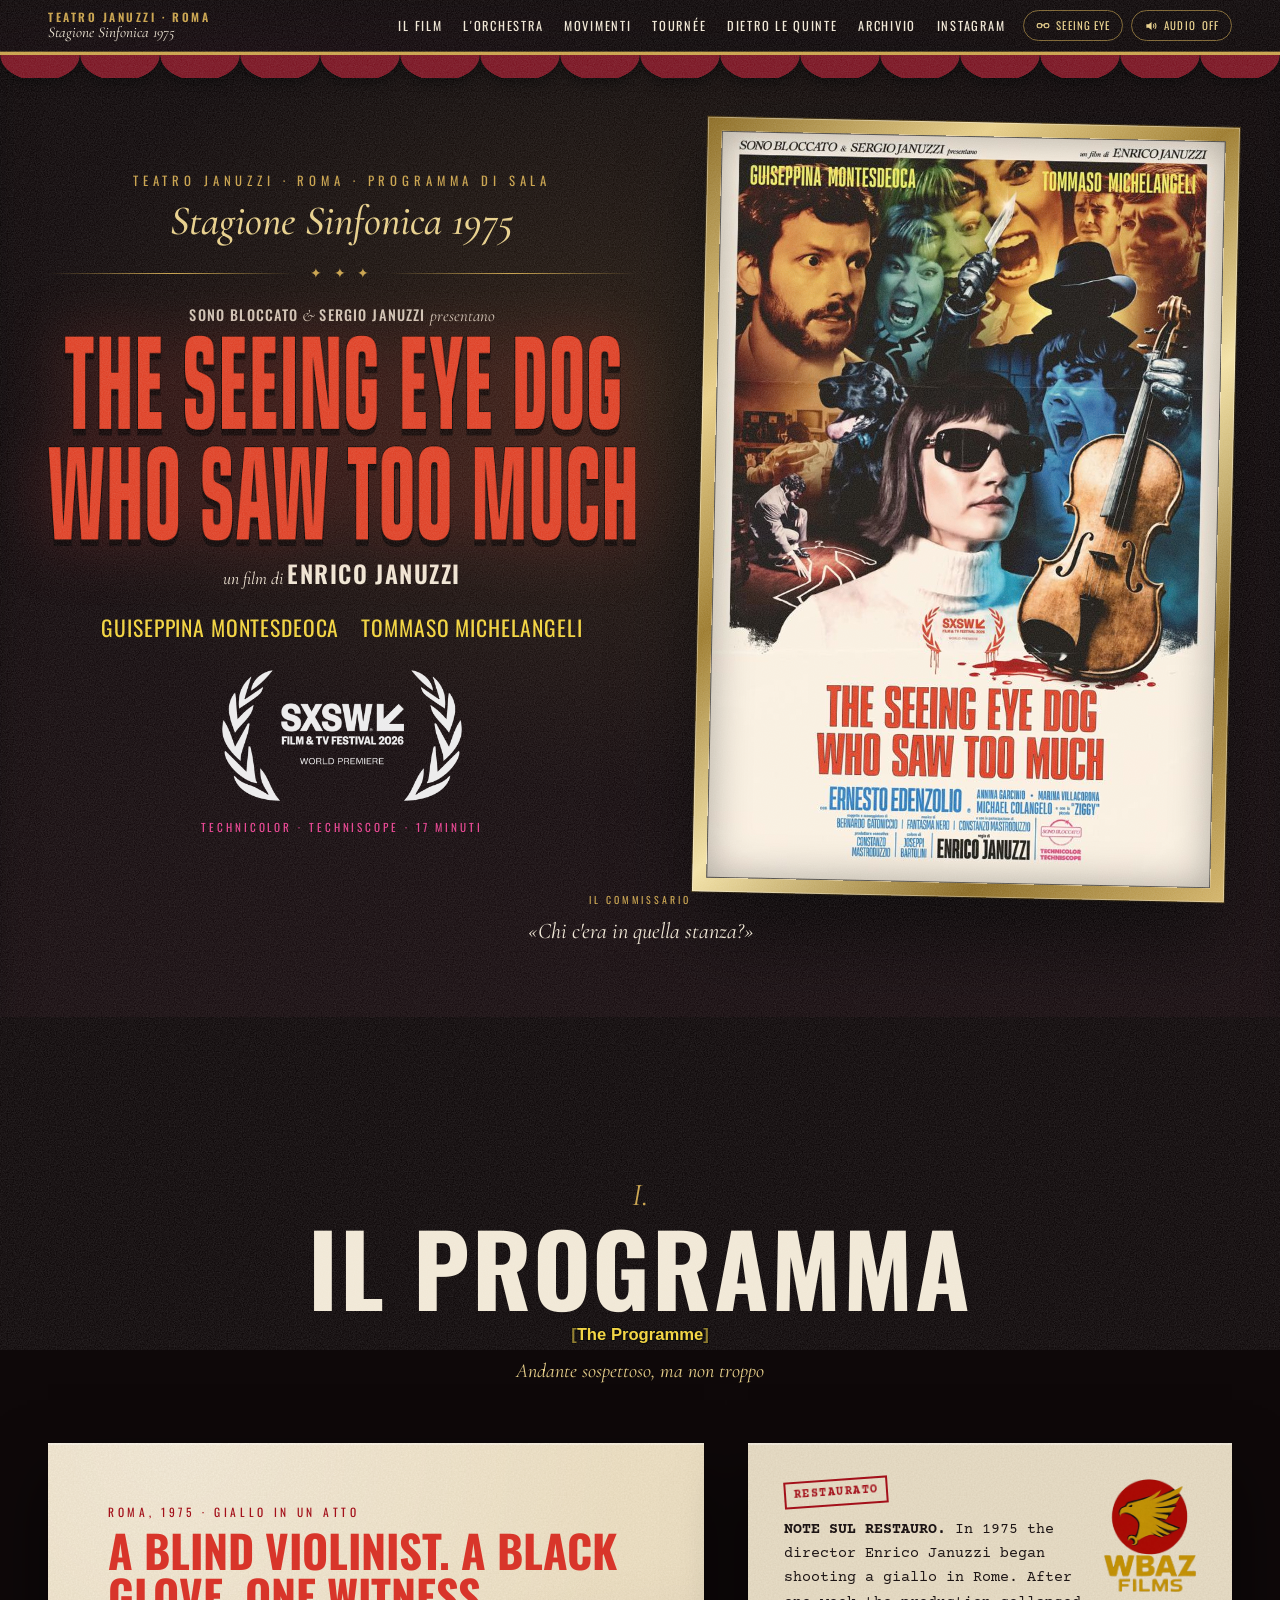
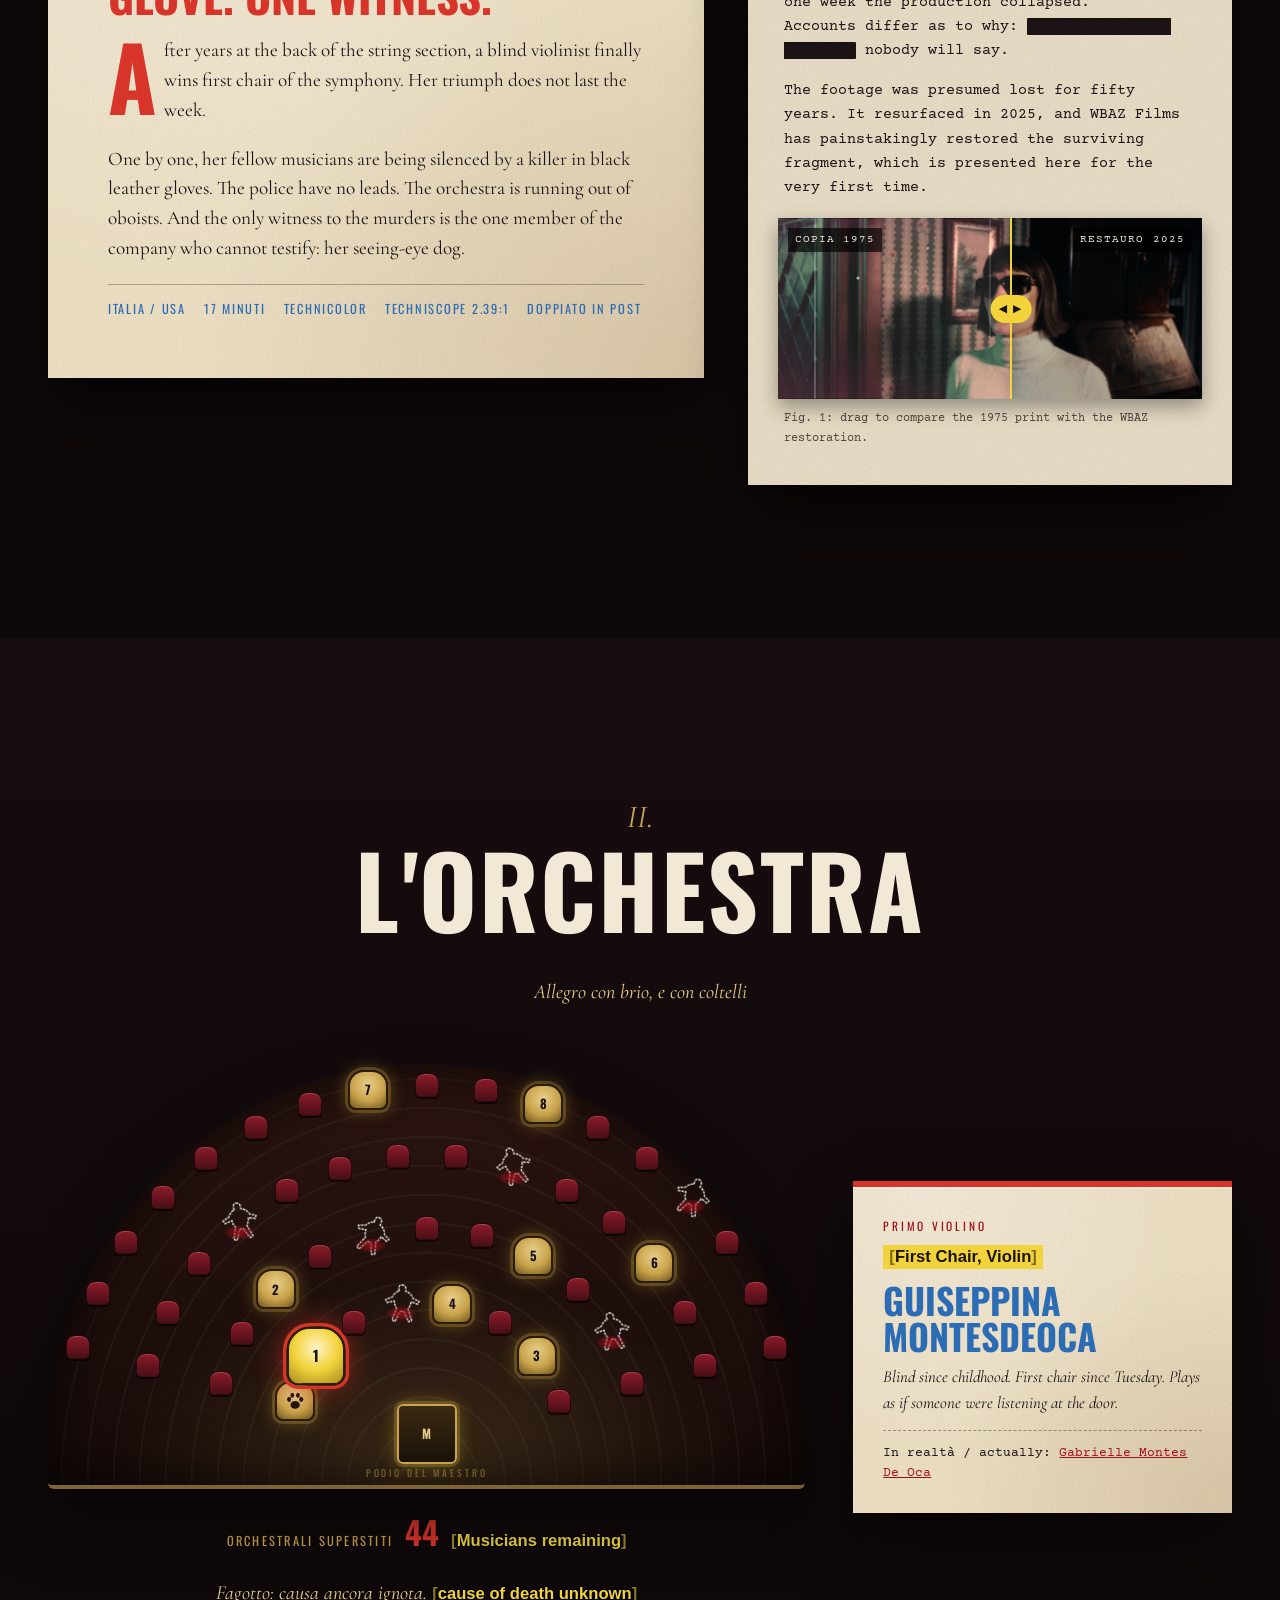
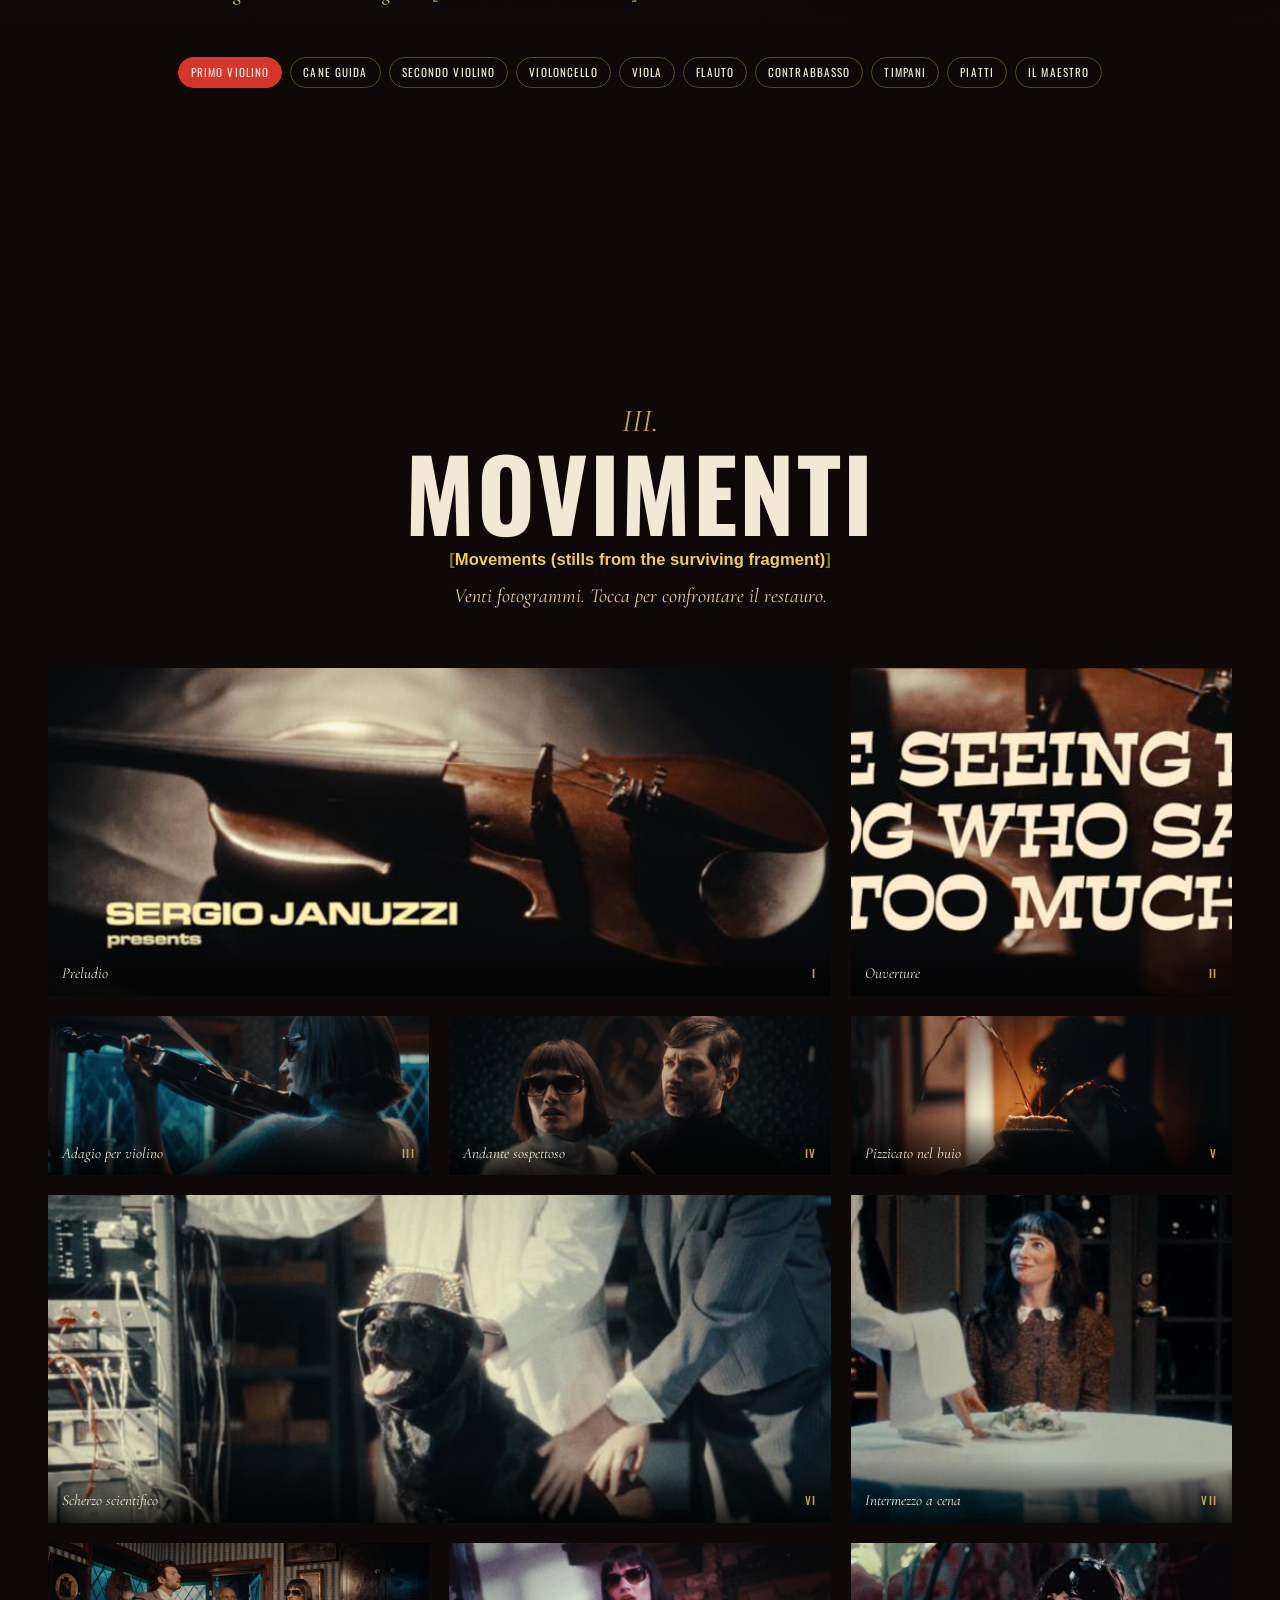
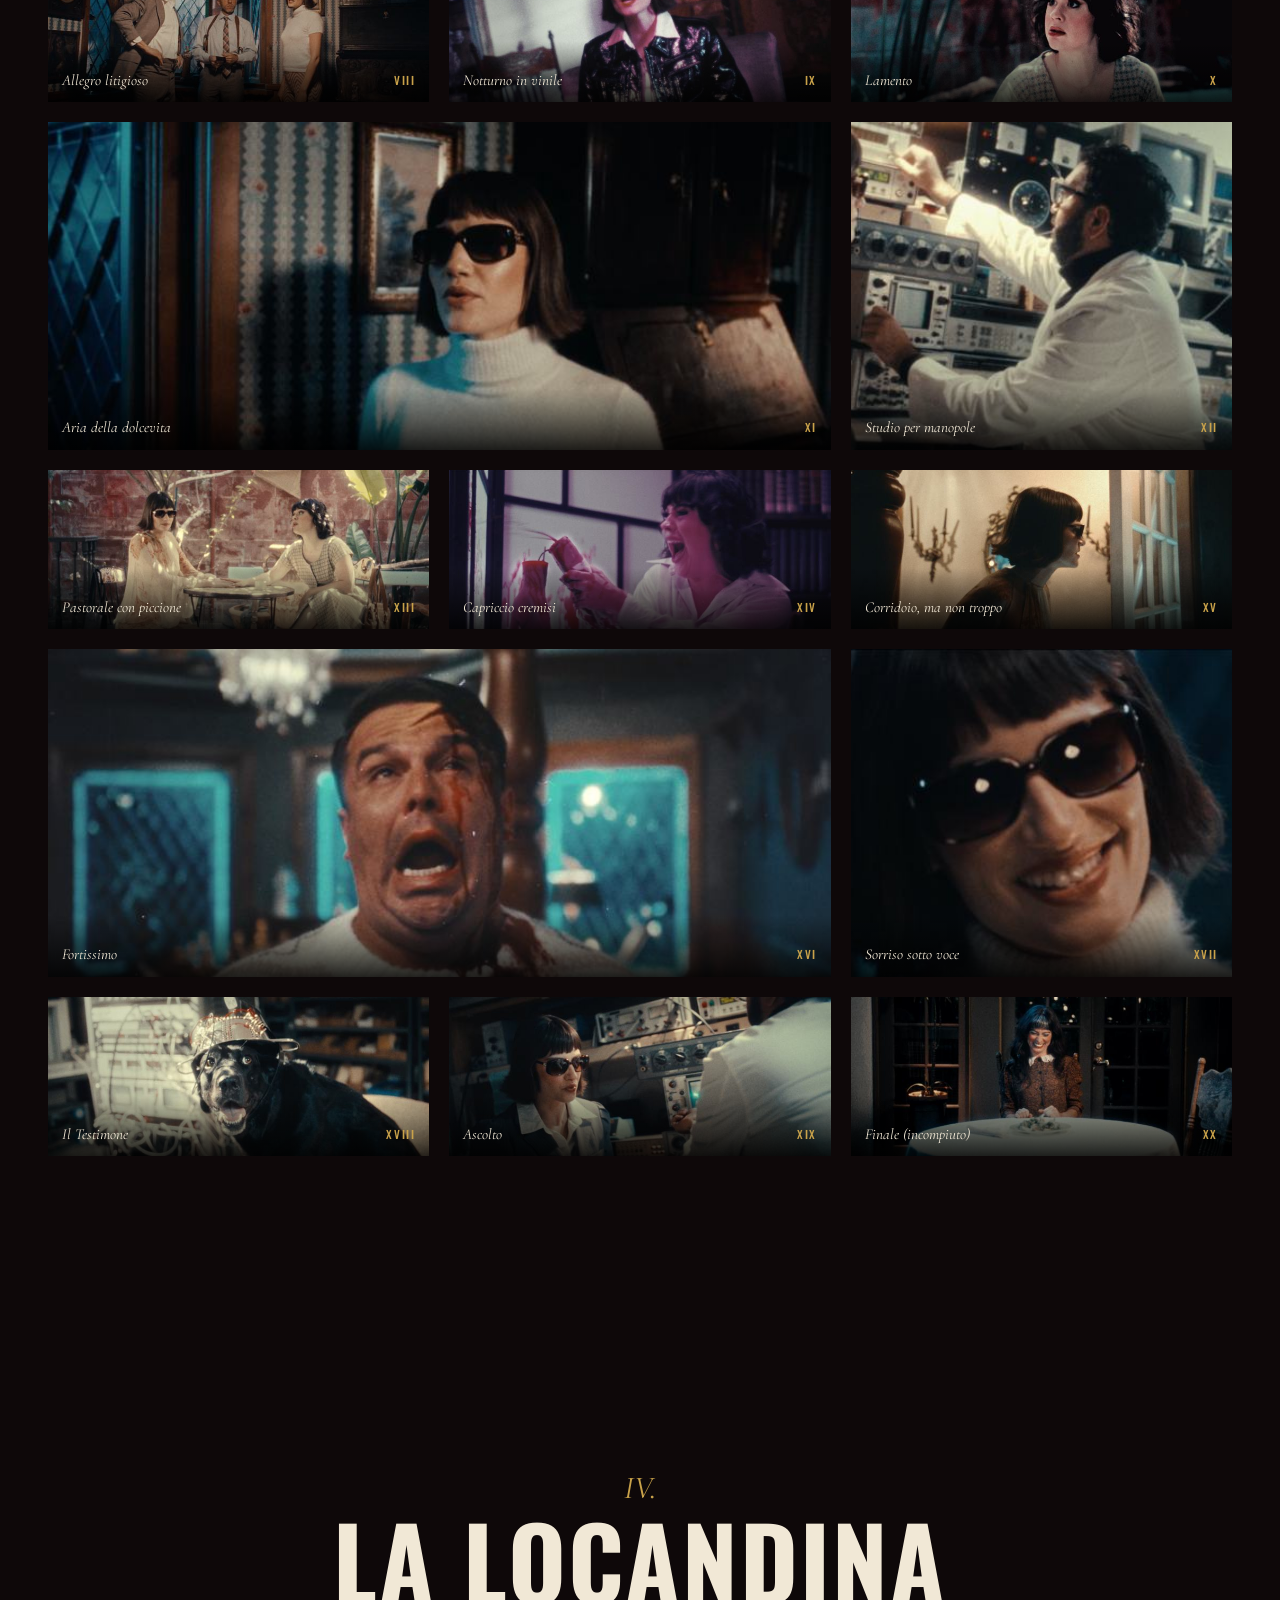
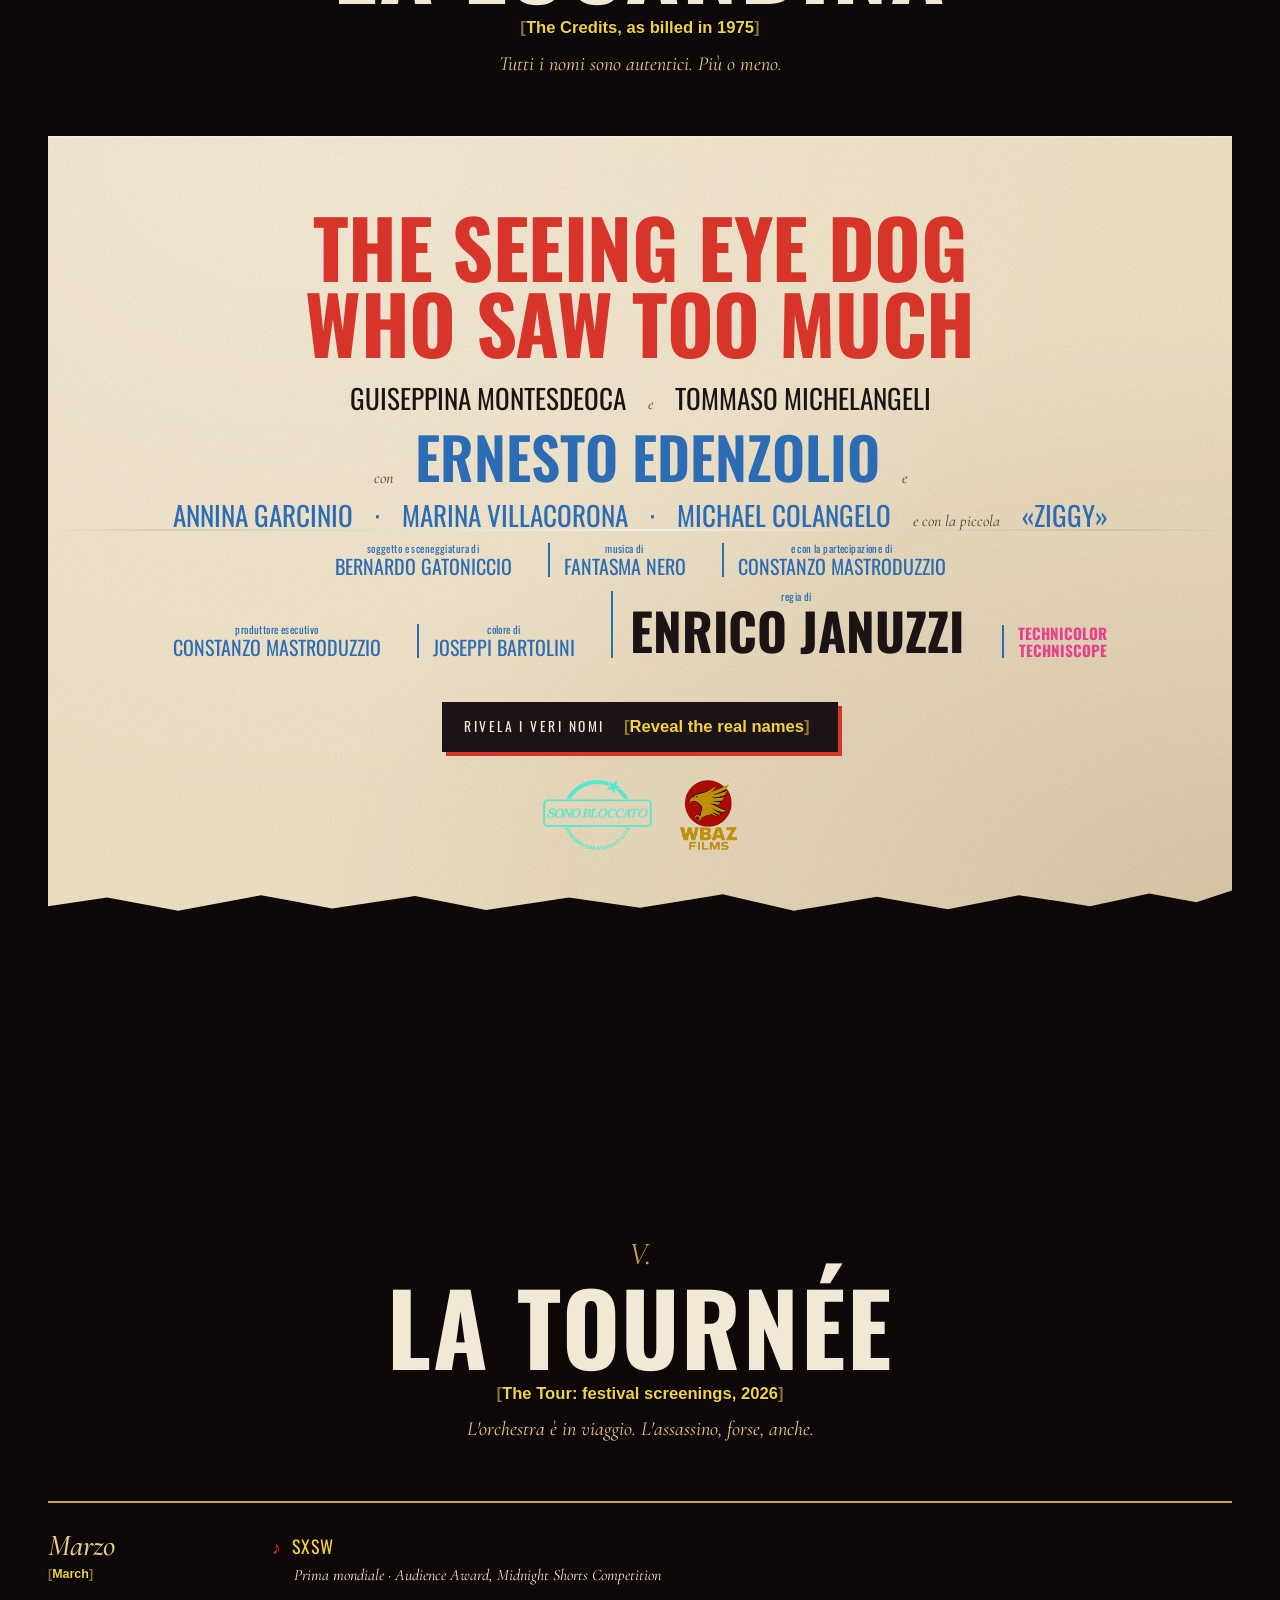
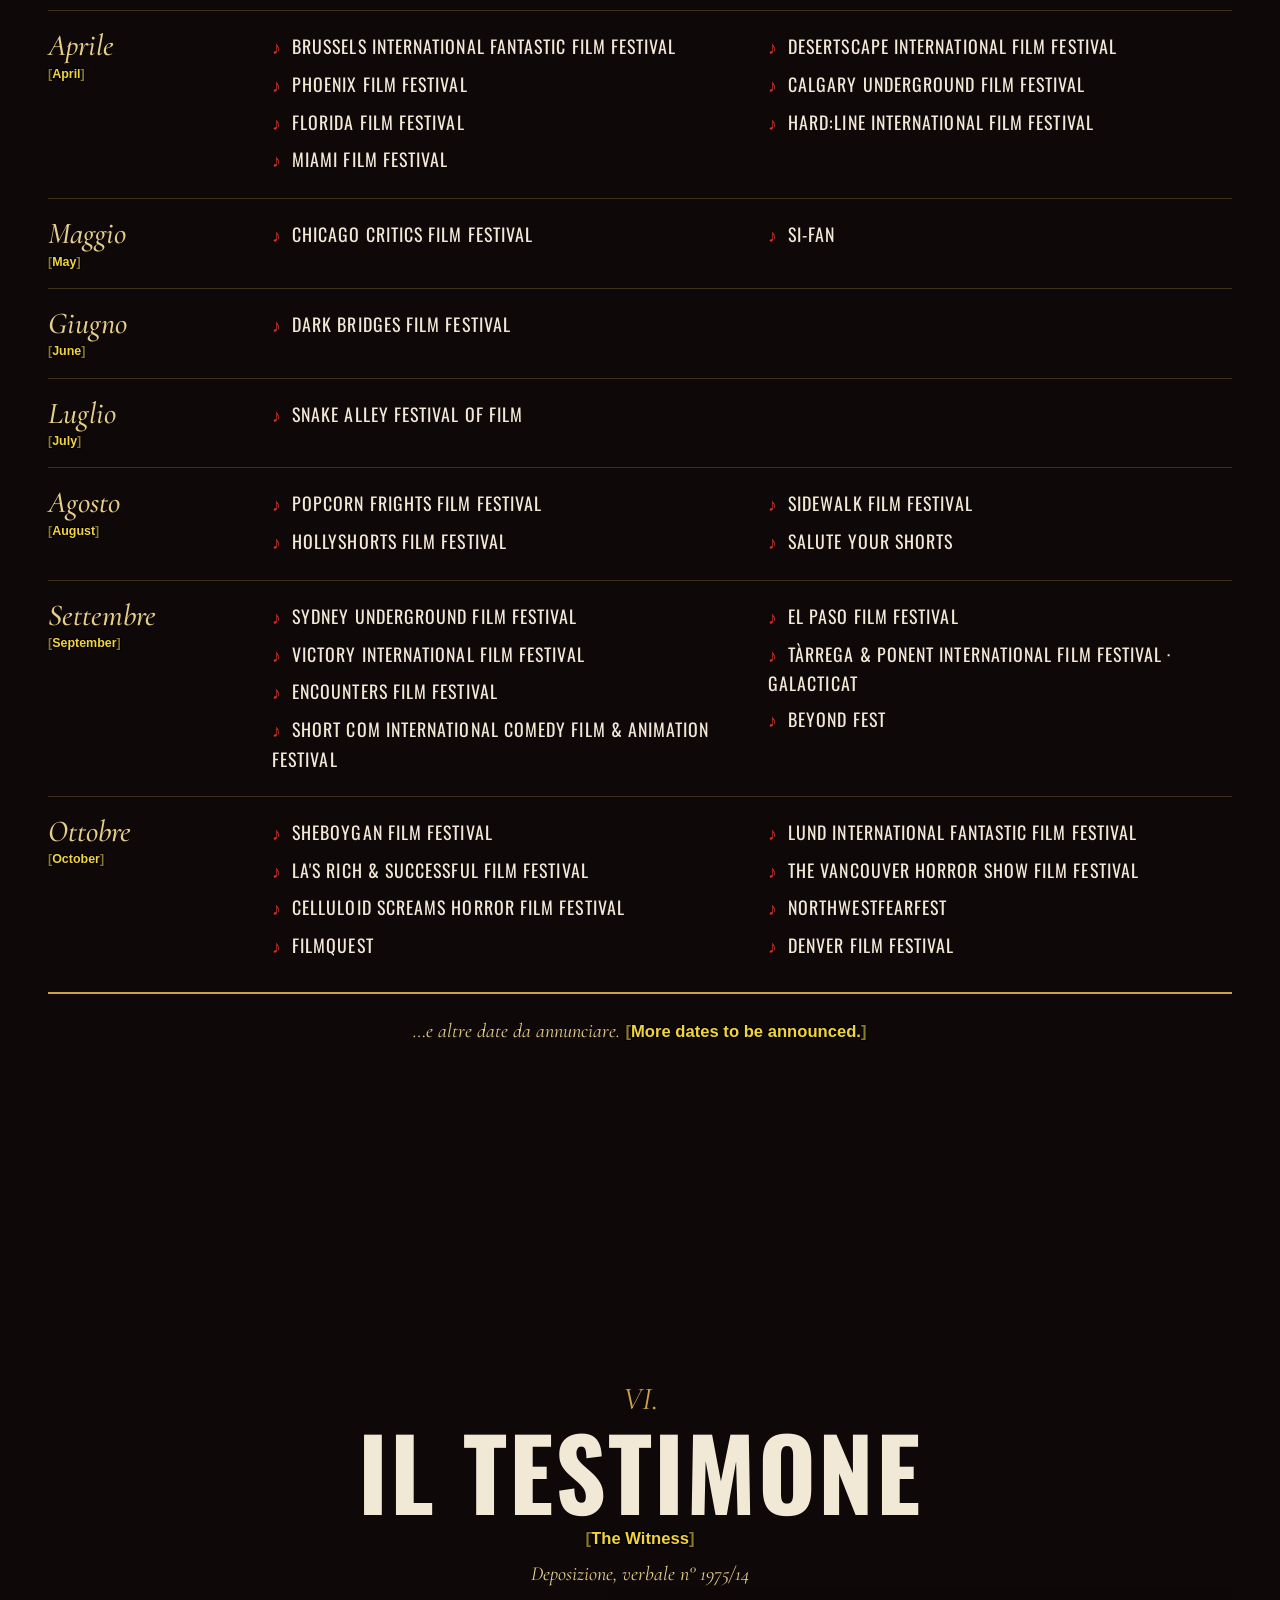
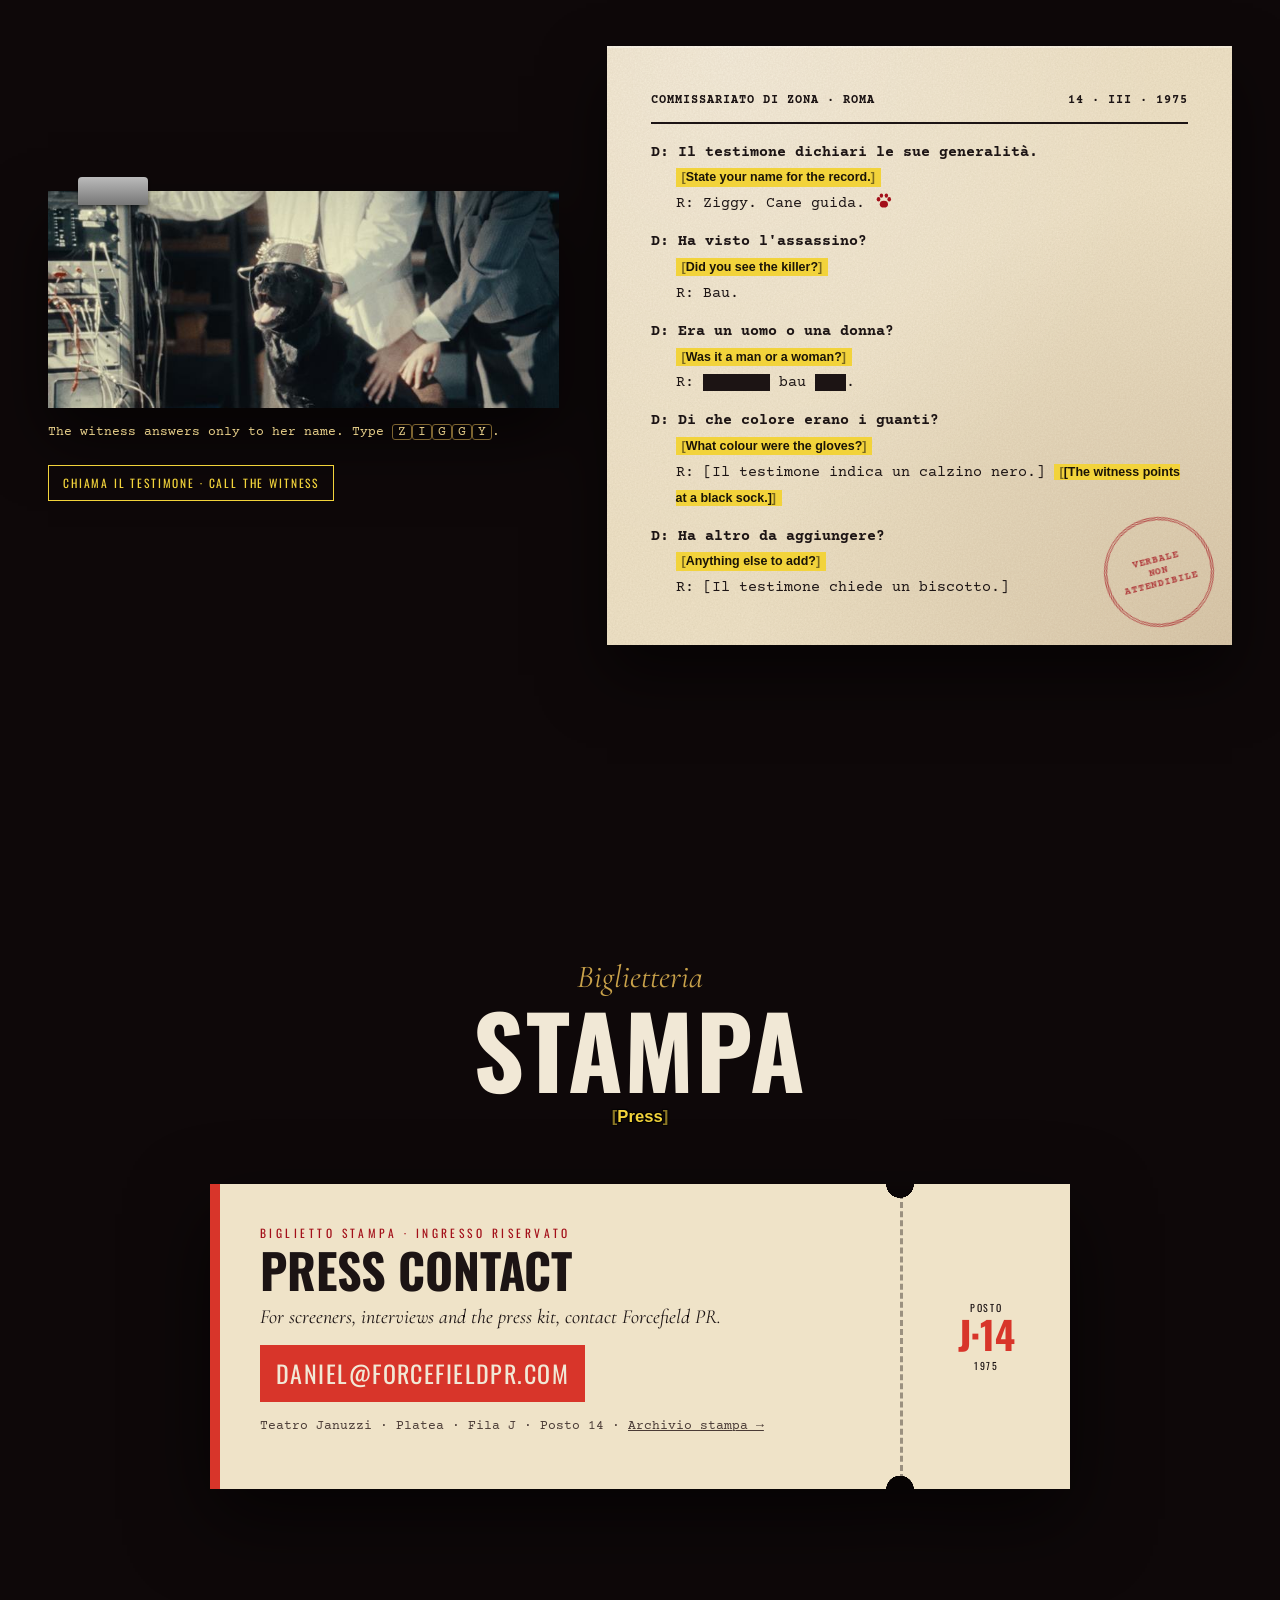
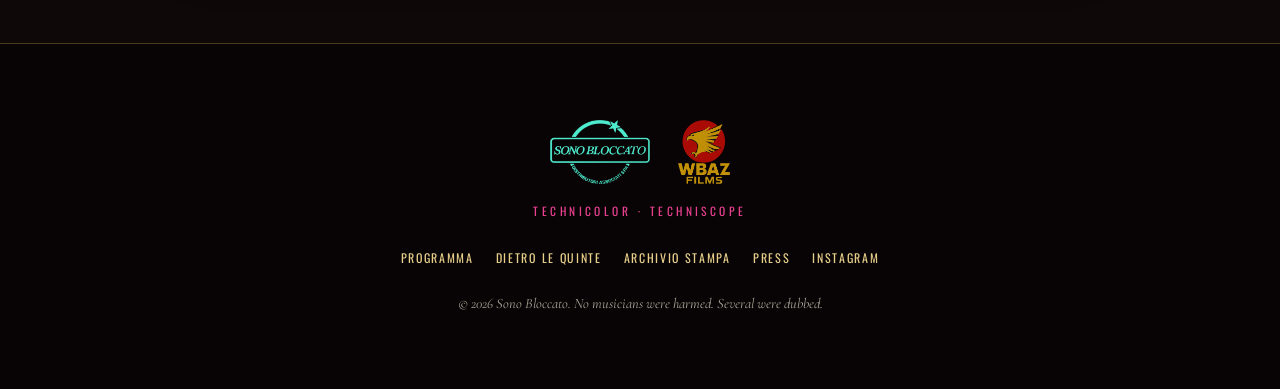
==== index.html @ d2ae2594 "Build Stagione Sinfonica film website In-world 1975 symphony-programme site for The Seeing Eye Dog W" ====
<!doctype html>
<html lang="en" class="no-js">
<head>
  <meta charset="utf-8">
  <meta name="viewport" content="width=device-width, initial-scale=1">
  <title>The Seeing Eye Dog Who Saw Too Much</title>
  <meta name="description" content="Rome, 1975. A blind violinist wins first chair. A black-gloved killer begins silencing the orchestra. The only witness is her seeing-eye dog. A lost giallo fragment by Enrico Januzzi, restored by WBAZ Films.">
  <meta property="og:title" content="The Seeing Eye Dog Who Saw Too Much">
  <meta property="og:description" content="Un film di Enrico Januzzi. Restored by WBAZ Films. Midnight Shorts Audience Award, SXSW 2026.">
  <meta property="og:image" content="/assets/img/locandina.jpg">
  <meta property="og:type" content="video.movie">
  <meta name="theme-color" content="#0e0809">
  <link rel="icon" href="/assets/img/favicon.svg" type="image/svg+xml">
  <link rel="preconnect" href="https://fonts.googleapis.com">
  <link rel="preconnect" href="https://fonts.gstatic.com" crossorigin>
  <link rel="stylesheet" href="https://fonts.googleapis.com/css2?family=Cormorant+Garamond:ital,wght@0,400;0,500;0,600;1,400;1,500&family=Courier+Prime:wght@400;700&family=Oswald:wght@400;500;600;700&display=swap">
  <link rel="stylesheet" href="/assets/css/site.css">
  <script defer src="/assets/js/site.js"></script>
</head>
<body>
  <a class="skip" href="#main">Skip to content</a>
  <div class="grain" aria-hidden="true"></div>
  <div class="gel" aria-hidden="true"></div>
  <div class="vignette" aria-hidden="true"></div>
  <div id="live" class="visually-hidden" aria-live="polite"></div>

  <header class="site-header">
    <a class="brand" href="/">
      <b>Teatro Januzzi · Roma</b>
      <i>Stagione Sinfonica 1975</i>
    </a>
    <button class="toggle menu-btn" type="button" aria-expanded="false" aria-controls="nav">Programma</button>
    <nav id="nav" class="nav" aria-label="Main">
      <ul>
        <li><a href="#programma">Il Film</a></li>
        <li><a href="#orchestra">L'Orchestra</a></li>
        <li><a href="#movimenti">Movimenti</a></li>
        <li><a href="#tournee">Tournée</a></li>
        <li><a href="/about/">Dietro le Quinte</a></li>
        <li><a href="/downloads/">Archivio</a></li>
        <li><a href="https://www.instagram.com/ericjackowitz/" target="_blank" rel="noopener">Instagram</a></li>
      </ul>
    </nav>
    <div class="toggles">
      <button class="toggle" type="button" data-toggle="seeing-eye" aria-pressed="false">
        <svg viewBox="0 0 24 24" aria-hidden="true"><g fill="none" stroke="currentColor" stroke-width="2"><rect x="2" y="8" width="8" height="7" rx="3"/><rect x="14" y="8" width="8" height="7" rx="3"/><path d="M10 11q2-2 4 0"/></g></svg>
        <span class="lbl-long">Seeing Eye</span><span class="visually-hidden"> Mode</span>
      </button>
      <button class="toggle" type="button" data-toggle="audio" aria-pressed="false">
        <svg viewBox="0 0 24 24" aria-hidden="true"><path d="M4 9h4l5-4v14l-5-4H4z" fill="currentColor"/><path d="M16 9q2 3 0 6M18.5 7q4 5 0 10" fill="none" stroke="currentColor" stroke-width="1.8"/></svg>
        Audio <span class="state">off</span>
      </button>
    </div>
  </header>

  <main id="main">

    <!-- ================================================= OUVERTURE -->
    <section class="hero" data-gel="magenta" aria-label="Ouverture">
      <div class="valance" aria-hidden="true"></div>
      <div class="curtain curtain-l" aria-hidden="true"></div>
      <div class="curtain curtain-r" aria-hidden="true"></div>

      <div class="wrap hero-grid">
        <div class="cover">
          <div class="theatre">Teatro Januzzi · Roma · Programma di Sala</div>
          <p class="season">Stagione Sinfonica 1975</p>
          <div class="rule" aria-hidden="true"><span>✦ ✦ ✦</span></div>
          <p class="presents"><b>Sono Bloccato</b> &amp; <b>Sergio Januzzi</b> presentano</p>
          <h1><img src="/assets/img/titolo-rosso.png" width="1400" height="491" alt="The Seeing Eye Dog Who Saw Too Much"></h1>
          <p class="regia">un film di <b>Enrico Januzzi</b></p>
          <div class="billing" aria-label="Starring">
            <span>Guiseppina Montesdeoca</span>
            <span>Tommaso Michelangeli</span>
          </div>
          <img class="laurel" src="/assets/img/sxsw.png" width="800" height="436" alt="SXSW Film &amp; TV Festival 2026, World Premiere">
          <p class="facts">Technicolor · Techniscope · 17 minuti</p>
        </div>

        <div style="position:relative">
          <div class="spot" aria-hidden="true"></div>
          <figure class="gilt" style="margin:0">
            <img src="/assets/img/locandina-sm.jpg" srcset="/assets/img/locandina-sm.jpg 700w, /assets/img/locandina.jpg 1400w" sizes="(max-width: 900px) 90vw, 40vw" width="700" height="1037" alt="Poster: the blind violinist in dark glasses and a white turtleneck, surrounded by screaming faces in coloured light, a black-gloved hand with a knife, a black dog, a chalk outline and a bloodied violin.">
            <figcaption class="dog-desc">A big picture of my lady. Many people screaming behind her. A glove with a knife. And me, top left, looking very alert. I was very alert.</figcaption>
          </figure>
        </div>
      </div>

      <div class="dub" aria-hidden="true">
        <span class="speaker"></span>
        <span class="it" lang="it"></span>
        <span class="sub en" lang="en"></span>
      </div>
    </section>

    <!-- ================================================= I. IL PROGRAMMA -->
    <section id="programma" class="section" data-gel="amber">
      <div class="wrap">
        <header class="mvt">
          <span class="mvt-num">I.</span>
          <h2 lang="it">Il Programma <span class="sub" lang="en">The Programme</span></h2>
          <p class="mvt-tempo" lang="it">Andante sospettoso, ma non troppo</p>
        </header>

        <div class="programme">
          <article class="paper synopsis fade">
            <div class="eyebrow">Roma, 1975 · Giallo in un atto</div>
            <h3>A blind violinist. A black glove. One witness.</h3>
            <p class="lede">After years at the back of the string section, a blind violinist finally wins first chair of the symphony. Her triumph does not last the week.</p>
            <p>One by one, her fellow musicians are being silenced by a killer in black leather gloves. The police have no leads. The orchestra is running out of oboists. And the only witness to the murders is the one member of the company who cannot testify: her seeing-eye dog.</p>
            <ul class="specs">
              <li>Italia / USA</li>
              <li>17 minuti</li>
              <li>Technicolor</li>
              <li>Techniscope 2.39:1</li>
              <li>Doppiato in post</li>
            </ul>
          </article>

          <aside class="paper restauro fade" aria-labelledby="restauro-h">
            <img class="wbaz" src="/assets/img/wbaz.png" width="405" height="500" alt="WBAZ Films">
            <div class="stamp">Restaurato</div>
            <h3 id="restauro-h" class="visually-hidden">Note sul restauro</h3>
            <p><b>NOTE SUL RESTAURO.</b> In 1975 the director Enrico Januzzi began shooting a giallo in Rome. After one week the production collapsed. Accounts differ as to why: <span class="redact" aria-label="redacted">the payroll, the dog, the</span> nobody will say.</p>
            <p>The footage was presumed lost for fifty years. It resurfaced in 2025, and WBAZ Films has painstakingly restored the surviving fragment, which is presented here for the very first time.</p>
            <figure style="margin:0">
              <div class="restore">
                <img src="/assets/img/stills/dolcevita.jpg" width="1800" height="765" alt="The violinist in a white turtleneck, framed by diamond-paned windows." loading="lazy">
                <div class="damaged" aria-hidden="true"><img src="/assets/img/stills/dolcevita.jpg" width="1800" height="765" alt="" loading="lazy"></div>
                <div class="handle" aria-hidden="true"></div>
                <span class="tag tag-l" aria-hidden="true">Copia 1975</span>
                <span class="tag tag-r" aria-hidden="true">Restauro 2025</span>
                <label class="visually-hidden" for="restore-demo">Compare the damaged 1975 print with the restoration</label>
                <input id="restore-demo" type="range" min="0" max="100" value="55">
              </div>
              <figcaption>Fig. 1: drag to compare the 1975 print with the WBAZ restoration.</figcaption>
              <figcaption class="dog-desc">My lady, in her good sweater. One side looks pink and sick, the other side looks like now. She does not know what is behind her. I do.</figcaption>
            </figure>
          </aside>
        </div>
      </div>
    </section>

    <!-- ================================================= II. L'ORCHESTRA -->
    <section id="orchestra" class="section orchestra-sec" data-gel="teal">
      <div class="wrap">
        <header class="mvt">
          <span class="mvt-num">II.</span>
          <h2 lang="it">L'Orchestra <span class="sub" lang="en">The Orchestra</span></h2>
          <p class="mvt-tempo" lang="it">Allegro con brio, e con coltelli</p>
        </header>

        <div class="orchestra">
          <div class="fade">
            <div id="stage" class="stage" role="group" aria-label="Seating chart of the orchestra. Gold seats are the cast; choose one to read about them.">
              <span class="stage-label" aria-hidden="true">Podio del Maestro</span>
            </div>
            <div class="bodycount">
              <span lang="it">Orchestrali superstiti</span>
              <strong id="bodycount">40</strong>
              <span class="sub in-view" lang="en" style="display:inline;margin:0">Musicians remaining</span>
            </div>
            <p id="obit" class="tour-note" style="min-height:1.6em" aria-live="off"></p>
          </div>

          <div id="seat-card" class="paper seat-card fade" aria-live="polite"></div>
        </div>

        <ul id="cast-list" class="cast-list" aria-label="Choose a member of the cast"></ul>
      </div>
    </section>

    <!-- ================================================= III. MOVIMENTI -->
    <section id="movimenti" class="section" data-gel="violet">
      <div class="wrap">
        <header class="mvt">
          <span class="mvt-num">III.</span>
          <h2 lang="it">Movimenti <span class="sub" lang="en">Movements (stills from the surviving fragment)</span></h2>
          <p class="mvt-tempo" lang="it">Venti fotogrammi. Tocca per confrontare il restauro.</p>
        </header>

        <div class="movimenti">
          <button class="still fade" type="button" data-full="/assets/img/stills/titoli-sergio.jpg" data-mvt="I. Preludio">
            <img src="/assets/img/stills/titoli-sergio-sm.jpg" width="720" height="309" loading="lazy" alt="Opening titles: “Sergio Januzzi presents”, over the scroll of a violin.">
            <span class="cap"><span>Preludio</span><b>I</b></span>
            <span class="dog-desc">The titles. I cannot read. I am told they are very beautiful.</span>
          </button>
          <button class="still fade" type="button" data-full="/assets/img/stills/titoli.jpg" data-mvt="II. Ouverture">
            <img src="/assets/img/stills/titoli-sm.jpg" width="720" height="308" loading="lazy" alt="Title card: The Seeing Eye Dog Who Saw Too Much, in cream lettering on black.">
            <span class="cap"><span>Ouverture</span><b>II</b></span>
            <span class="dog-desc">The title. My job is in the title. Woof.</span>
          </button>
          <button class="still fade" type="button" data-full="/assets/img/stills/violino.jpg" data-mvt="III. Adagio per violino">
            <img src="/assets/img/stills/violino-sm.jpg" width="720" height="368" loading="lazy" alt="The violinist, in dark glasses, plays by candlelight before a diamond-paned window.">
            <span class="cap"><span>Adagio per violino</span><b>III</b></span>
            <span class="dog-desc">My lady plays. The candle trembles. I keep watch over the window. Nobody watches me.</span>
          </button>
          <button class="still fade" type="button" data-full="/assets/img/stills/coppia.jpg" data-mvt="IV. Andante sospettoso">
            <img src="/assets/img/stills/coppia-sm.jpg" width="720" height="309" loading="lazy" alt="The violinist and a bearded man in a black turtleneck both turn toward a sound off-screen.">
            <span class="cap"><span>Andante sospettoso</span><b>IV</b></span>
            <span class="dog-desc">They heard it too. Something in the hallway. I was already looking.</span>
          </button>
          <button class="still fade" type="button" data-full="/assets/img/stills/miccia.jpg" data-mvt="V. Pizzicato nel buio">
            <img src="/assets/img/stills/miccia-sm.jpg" width="720" height="308" loading="lazy" alt="In amber shadow, a black-gloved figure beside a sparking fuse.">
            <span class="cap"><span>Pizzicato nel buio</span><b>V</b></span>
            <span class="dog-desc">Leather. I smell leather. And something burning. This is not good.</span>
          </button>
          <button class="still fade" type="button" data-full="/assets/img/stills/laboratorio-cane.jpg" data-mvt="VI. Scherzo scientifico">
            <img src="/assets/img/stills/laboratorio-cane-sm.jpg" width="720" height="306" loading="lazy" alt="In a cluttered electronics lab, the black dog sits wearing a colander wired with cables, held by men in lab coats.">
            <span class="cap"><span>Scherzo scientifico</span><b>VI</b></span>
            <span class="dog-desc">They put the colander on me. They said it was for science. I said nothing. I am a dog.</span>
          </button>
          <button class="still fade" type="button" data-full="/assets/img/stills/cena.jpg" data-mvt="VII. Intermezzo a cena">
            <img src="/assets/img/stills/cena-sm.jpg" width="720" height="307" loading="lazy" alt="A waiter sets a plate before a smiling woman at a white-clothed table.">
            <span class="cap"><span>Intermezzo a cena</span><b>VII</b></span>
            <span class="dog-desc">Dinner. Not for me, apparently.</span>
          </button>
          <button class="still fade" type="button" data-full="/assets/img/stills/salotto.jpg" data-mvt="VIII. Allegro litigioso">
            <img src="/assets/img/stills/salotto-sm.jpg" width="720" height="307" loading="lazy" alt="Two men and the violinist stand in a wood-panelled parlour, mid-argument.">
            <span class="cap"><span>Allegro litigioso</span><b>VIII</b></span>
            <span class="dog-desc">The men are shouting. My lady is calm. I am under the piano.</span>
          </button>
          <button class="still fade" type="button" data-full="/assets/img/stills/vinile.jpg" data-mvt="IX. Notturno in vinile">
            <img src="/assets/img/stills/vinile-sm.jpg" width="720" height="305" loading="lazy" alt="The violinist in a glossy black vinyl jacket, under violet light.">
            <span class="cap"><span>Notturno in vinile</span><b>IX</b></span>
            <span class="dog-desc">A shiny coat. It squeaks when she moves. I do not trust squeaking.</span>
          </button>
          <button class="still fade" type="button" data-full="/assets/img/stills/terrore.jpg" data-mvt="X. Lamento">
            <img src="/assets/img/stills/terrore-sm.jpg" width="720" height="306" loading="lazy" alt="A dark-haired woman stares in horror, washed in red and teal light.">
            <span class="cap"><span>Lamento</span><b>X</b></span>
            <span class="dog-desc">She has seen what I have seen. Now there are two of us.</span>
          </button>
          <button class="still fade" type="button" data-full="/assets/img/stills/dolcevita.jpg" data-mvt="XI. Aria della dolcevita">
            <img src="/assets/img/stills/dolcevita-sm.jpg" width="720" height="306" loading="lazy" alt="The violinist in a white turtleneck, framed by diamond-paned windows.">
            <span class="cap"><span>Aria della dolcevita</span><b>XI</b></span>
            <span class="dog-desc">My lady, in her good sweater. Very soft. I have shed on it.</span>
          </button>
          <button class="still fade" type="button" data-full="/assets/img/stills/laboratorio.jpg" data-mvt="XII. Studio per manopole">
            <img src="/assets/img/stills/laboratorio-sm.jpg" width="720" height="305" loading="lazy" alt="The violinist sits at a wall of 1970s audio equipment while a technician turns the dials.">
            <span class="cap"><span>Studio per manopole</span><b>XII</b></span>
            <span class="dog-desc">Many knobs. Many beeps. They are trying to hear what I heard.</span>
          </button>
          <button class="still fade" type="button" data-full="/assets/img/stills/caffe.jpg" data-mvt="XIII. Pastorale con piccione">
            <img src="/assets/img/stills/caffe-sm.jpg" width="720" height="306" loading="lazy" alt="Two women share a café table in a sunlit courtyard full of plants.">
            <span class="cap"><span>Pastorale con piccione</span><b>XIII</b></span>
            <span class="dog-desc">Lunch on the terrace. There was a pigeon. I was very professional about the pigeon.</span>
          </button>
          <button class="still fade" type="button" data-full="/assets/img/stills/risata.jpg" data-mvt="XIV. Capriccio cremisi">
            <img src="/assets/img/stills/risata-sm.jpg" width="720" height="308" loading="lazy" alt="A woman laughs hysterically, clutching something blood-red, under violet light.">
            <span class="cap"><span>Capriccio cremisi</span><b>XIV</b></span>
            <span class="dog-desc">She is laughing. There is red on her hands. I would not laugh.</span>
          </button>
          <button class="still fade" type="button" data-full="/assets/img/stills/applique.jpg" data-mvt="XV. Corridoio, ma non troppo">
            <img src="/assets/img/stills/applique-sm.jpg" width="720" height="306" loading="lazy" alt="The violinist pauses beside an ornate wall sconce in a cream hallway.">
            <span class="cap"><span>Corridoio, ma non troppo</span><b>XV</b></span>
            <span class="dog-desc">The hallway. Something always waits at the end of the hallway.</span>
          </button>
          <button class="still fade" type="button" data-full="/assets/img/stills/urlo.jpg" data-mvt="XVI. Fortissimo">
            <img src="/assets/img/stills/urlo-sm.jpg" width="720" height="305" loading="lazy" alt="A man in a white sweater screams, blood across his face, in a teal-lit dining room.">
            <span class="cap"><span>Fortissimo</span><b>XVI</b></span>
            <span class="dog-desc">I saw this one. I would rather not talk about it.</span>
          </button>
          <button class="still fade" type="button" data-full="/assets/img/stills/sorriso.jpg" data-mvt="XVII. Sorriso sotto voce">
            <img src="/assets/img/stills/sorriso-sm.jpg" width="720" height="307" loading="lazy" alt="Close-up: the violinist smiles behind large dark glasses.">
            <span class="cap"><span>Sorriso sotto voce</span><b>XVII</b></span>
            <span class="dog-desc">My lady smiles. She does not know yet. Or perhaps she does.</span>
          </button>
          <button class="still fade" type="button" data-full="/assets/img/stills/ziggy.jpg" data-mvt="XVIII. Il Testimone">
            <img src="/assets/img/stills/ziggy-sm.jpg" width="720" height="306" loading="lazy" alt="Close-up of the black dog in a wired colander helmet, mouth open.">
            <span class="cap"><span>Il Testimone</span><b>XVIII</b></span>
            <span class="dog-desc">This is me. The helmet was not my idea. I am still very handsome.</span>
          </button>
          <button class="still fade" type="button" data-full="/assets/img/stills/consolle.jpg" data-mvt="XIX. Ascolto">
            <img src="/assets/img/stills/consolle-sm.jpg" width="720" height="304" loading="lazy" alt="The violinist in dark glasses listens intently at the electronics console.">
            <span class="cap"><span>Ascolto</span><b>XIX</b></span>
            <span class="dog-desc">She listens to the tape. I already know what is on it.</span>
          </button>
          <button class="still fade" type="button" data-full="/assets/img/stills/cena-lunga.jpg" data-mvt="XX. Finale (incompiuto)">
            <img src="/assets/img/stills/cena-lunga-sm.jpg" width="720" height="306" loading="lazy" alt="Wide shot: a woman sits alone at a candlelit dining table in a dark room.">
            <span class="cap"><span>Finale (incompiuto)</span><b>XX</b></span>
            <span class="dog-desc">An empty room. A full plate. Somewhere, a glove.</span>
          </button>
        </div>
      </div>
    </section>

    <!-- ================================================= IV. LOCANDINA -->
    <section id="crediti" class="section locandina-sec" data-gel="red">
      <div class="wrap">
        <header class="mvt">
          <span class="mvt-num">IV.</span>
          <h2 lang="it">La Locandina <span class="sub" lang="en">The Credits, as billed in 1975</span></h2>
          <p class="mvt-tempo" lang="it">Tutti i nomi sono autentici. Più o meno.</p>
        </header>

        <div id="locandina" class="paper fade">
          <p class="credits-title">The Seeing Eye Dog<br>Who Saw Too Much</p>

          <div class="credits">
            <div class="row">
              <span class="flip mid" style="color:var(--ink)"><span class="fake">Guiseppina Montesdeoca</span><span class="real" aria-hidden="true">Gabrielle Montes De Oca</span></span>
              <span class="con">e</span>
              <span class="flip mid" style="color:var(--ink)"><span class="fake">Tommaso Michelangeli</span><span class="real" aria-hidden="true">Thomas McGovern</span></span>
            </div>
            <div class="row">
              <span class="con">con</span>
              <span class="flip lead"><span class="fake">Ernesto Edenzolio</span><span class="real" aria-hidden="true">Ethan Edenburg</span></span>
              <span class="con">e</span>
            </div>
            <div class="row mid">
              <span class="flip"><span class="fake">Annina Garcinio</span><span class="real" aria-hidden="true">Anna Garcia</span></span>
              <span aria-hidden="true">·</span>
              <span class="flip"><span class="fake">Marina Villacorona</span><span class="real" aria-hidden="true">Melissa Villaseñor</span></span>
              <span aria-hidden="true">·</span>
              <span class="flip"><span class="fake">Michael Colangelo</span><span class="real" aria-hidden="true">Michael Colangelo</span></span>
              <span class="con">e con la piccola</span>
              <span class="flip"><span class="fake">«Ziggy»</span><span class="real" aria-hidden="true">Ziggy</span></span>
            </div>
            <div class="row small">
              <span class="blk"><small>soggetto e sceneggiatura di</small><span class="flip"><span class="fake">Bernardo Gatoniccio</span><span class="real" aria-hidden="true">Eric Jackowitz</span></span></span>
              <span class="blk"><small>musica di</small><span class="flip"><span class="fake">Fantasma Nero</span><span class="real" aria-hidden="true">Eric Jackowitz</span></span></span>
              <span class="blk"><small>e con la partecipazione di</small><span class="flip"><span class="fake">Constanzo Mastroduzzio</span><span class="real" aria-hidden="true">Colton Mastro</span></span></span>
            </div>
            <div class="row small">
              <span class="blk"><small>produttore esecutivo</small><span class="flip"><span class="fake">Constanzo Mastroduzzio</span><span class="real" aria-hidden="true">Colton Mastro</span></span></span>
              <span class="blk"><small>colore di</small><span>Joseppi Bartolini</span></span>
              <span class="blk"><small>regia di</small><span class="flip regia"><span class="fake">Enrico Januzzi</span><span class="real" aria-hidden="true">Eric Jackowitz</span></span></span>
              <span class="blk techni">Technicolor<br>Techniscope</span>
            </div>
          </div>

          <button id="reveal" class="reveal-btn" type="button" aria-pressed="false">
            <span class="lang-it" lang="it">Rivela i veri nomi</span>
            <span class="sub in-view" lang="en">Reveal the real names</span>
          </button>

          <div class="crew-real">
            <dl>
              <dt>Written, directed, edited &amp; scored by</dt><dd>Eric Jackowitz</dd>
              <dt>Produced by</dt><dd>Colton Mastro</dd>
              <dt>Director of photography</dt><dd>Blake Gaytan</dd>
              <dt>Production &amp; costume design</dt><dd>Charlie Blecker</dd>
              <dt>Hair &amp; makeup</dt><dd>Hannah Scherer, Leland Stewart, Melanie June</dd>
              <dt>Also starring</dt><dd>Trapper Piatt, Colton Mastro, Eric Jackowitz</dd>
            </dl>
            <p style="font-style:italic;margin-top:18px"><a href="/about/" style="color:var(--blood)">Go backstage to meet everyone →</a></p>
          </div>

          <div class="logos-row">
            <img src="/assets/img/sono-bloccato.png" width="700" height="451" alt="Sono Bloccato, Distributori Associati S.p.A." loading="lazy">
            <img src="/assets/img/wbaz.png" width="405" height="500" alt="WBAZ Films" loading="lazy">
          </div>
        </div>
      </div>
    </section>

    <!-- ================================================= V. TOURNÉE -->
    <section id="tournee" class="section" data-gel="amber">
      <div class="wrap">
        <header class="mvt">
          <span class="mvt-num">V.</span>
          <h2 lang="it">La Tournée <span class="sub" lang="en">The Tour: festival screenings, 2026</span></h2>
          <p class="mvt-tempo" lang="it">L'orchestra è in viaggio. L'assassino, forse, anche.</p>
        </header>

        <div class="tour fade">
          <div class="tour-month" data-month="2026-03">
            <h3 lang="it">Marzo <span class="sub in-view" lang="en">March</span></h3>
            <ul>
              <li class="premiere">SXSW <em>Prima mondiale · Audience Award, Midnight Shorts Competition</em></li>
            </ul>
          </div>
          <div class="tour-month" data-month="2026-04">
            <h3 lang="it">Aprile <span class="sub in-view" lang="en">April</span></h3>
            <ul>
              <li>Brussels International Fantastic Film Festival</li>
              <li>Phoenix Film Festival</li>
              <li>Florida Film Festival</li>
              <li>Miami Film Festival</li>
              <li>Desertscape International Film Festival</li>
              <li>Calgary Underground Film Festival</li>
              <li>HARD:LINE International Film Festival</li>
            </ul>
          </div>
          <div class="tour-month" data-month="2026-05">
            <h3 lang="it">Maggio <span class="sub in-view" lang="en">May</span></h3>
            <ul>
              <li>Chicago Critics Film Festival</li>
              <li>SI-FAN</li>
            </ul>
          </div>
          <div class="tour-month" data-month="2026-06">
            <h3 lang="it">Giugno <span class="sub in-view" lang="en">June</span></h3>
            <ul>
              <li>Dark Bridges Film Festival</li>
            </ul>
          </div>
          <div class="tour-month" data-month="2026-07">
            <h3 lang="it">Luglio <span class="sub in-view" lang="en">July</span></h3>
            <ul>
              <li>Snake Alley Festival of Film</li>
            </ul>
          </div>
          <div class="tour-month" data-month="2026-08">
            <h3 lang="it">Agosto <span class="sub in-view" lang="en">August</span></h3>
            <ul>
              <li>Popcorn Frights Film Festival</li>
              <li>HollyShorts Film Festival</li>
              <li>Sidewalk Film Festival</li>
              <li>Salute Your Shorts</li>
            </ul>
          </div>
          <div class="tour-month" data-month="2026-09">
            <h3 lang="it">Settembre <span class="sub in-view" lang="en">September</span></h3>
            <ul>
              <li>Sydney Underground Film Festival</li>
              <li>Victory International Film Festival</li>
              <li>Encounters Film Festival</li>
              <li>Short Com International Comedy Film &amp; Animation Festival</li>
              <li>El Paso Film Festival</li>
              <li>Tàrrega &amp; Ponent International Film Festival · GALACTICAT</li>
              <li>Beyond Fest</li>
            </ul>
          </div>
          <div class="tour-month" data-month="2026-10">
            <h3 lang="it">Ottobre <span class="sub in-view" lang="en">October</span></h3>
            <ul>
              <li>Sheboygan Film Festival</li>
              <li>LA's Rich &amp; Successful Film Festival</li>
              <li>Celluloid Screams Horror Film Festival</li>
              <li>FilmQuest</li>
              <li>Lund International Fantastic Film Festival</li>
              <li>The Vancouver Horror Show Film Festival</li>
              <li>NorthwestFEARFest</li>
              <li>Denver Film Festival</li>
            </ul>
          </div>
        </div>
        <p class="tour-note" lang="it">…e altre date da annunciare. <span class="sub in-view" lang="en" style="display:inline">More dates to be announced.</span></p>
      </div>
    </section>

    <!-- ================================================= VI. IL TESTIMONE -->
    <section id="testimone" class="section" data-gel="green">
      <div class="wrap">
        <header class="mvt">
          <span class="mvt-num">VI.</span>
          <h2 lang="it">Il Testimone <span class="sub" lang="en">The Witness</span></h2>
          <p class="mvt-tempo" lang="it">Deposizione, verbale n° 1975/14</p>
        </header>

        <div class="testimone">
          <div class="witness-photo fade">
            <span class="clip" aria-hidden="true"></span>
            <img src="/assets/img/stills/laboratorio-cane-sm.jpg" width="720" height="306" loading="lazy" alt="The dog, in a colander helmet wired with cables, under examination in the lab.">
            <p class="dog-desc">That is me, giving my statement. The helmet was supposed to help. It did not help.</p>
            <p class="witness-hint">The witness answers only to her name. Type <kbd>Z</kbd><kbd>I</kbd><kbd>G</kbd><kbd>G</kbd><kbd>Y</kbd>.</p>
            <button id="call-witness" class="call-btn" type="button">Chiama il testimone · Call the witness</button>
          </div>

          <article class="paper dossier fade">
            <header><span>Commissariato di Zona · Roma</span><span>14 · III · 1975</span></header>
            <dl>
              <dt lang="it">D: Il testimone dichiari le sue generalità.</dt>
              <dd><span class="sub in-view" lang="en">State your name for the record.</span></dd>
              <dd>R: Ziggy. Cane guida. <svg class="paw" viewBox="0 0 24 24" aria-hidden="true"><g fill="currentColor"><ellipse cx="12" cy="16" rx="5" ry="4.2"/><ellipse cx="5.5" cy="10" rx="2.2" ry="2.8"/><ellipse cx="18.5" cy="10" rx="2.2" ry="2.8"/><ellipse cx="9" cy="5.6" rx="2.1" ry="2.7"/><ellipse cx="15" cy="5.6" rx="2.1" ry="2.7"/></g></svg></dd>

              <dt lang="it">D: Ha visto l'assassino?</dt>
              <dd><span class="sub in-view" lang="en">Did you see the killer?</span></dd>
              <dd>R: Bau.</dd>

              <dt lang="it">D: Era un uomo o una donna?</dt>
              <dd><span class="sub in-view" lang="en">Was it a man or a woman?</span></dd>
              <dd>R: <span class="redact" aria-label="redacted">bau bau</span> bau <span class="redact" aria-label="redacted">bau</span>.</dd>

              <dt lang="it">D: Di che colore erano i guanti?</dt>
              <dd><span class="sub in-view" lang="en">What colour were the gloves?</span></dd>
              <dd>R: [Il testimone indica un calzino nero.] <span class="sub in-view" lang="en" style="display:inline">[The witness points at a black sock.]</span></dd>

              <dt lang="it">D: Ha altro da aggiungere?</dt>
              <dd><span class="sub in-view" lang="en">Anything else to add?</span></dd>
              <dd>R: [Il testimone chiede un biscotto.]</dd>
            </dl>
            <div class="seal" aria-hidden="true">Verbale<br>non<br>attendibile</div>
          </article>
        </div>
      </div>
    </section>

    <!-- ================================================= BIGLIETTERIA -->
    <section id="stampa" class="section" data-gel="magenta">
      <div class="wrap">
        <header class="mvt">
          <span class="mvt-num">Biglietteria</span>
          <h2 lang="it">Stampa <span class="sub" lang="en">Press</span></h2>
        </header>

        <div class="ticket fade">
          <div class="ticket-main">
            <div class="kind">Biglietto Stampa · Ingresso Riservato</div>
            <h3>Press Contact</h3>
            <p style="margin:0;font-style:italic">For screeners, interviews and the press kit, contact Forcefield PR.</p>
            <a class="press-link" href="mailto:daniel@forcefieldpr.com?subject=The%20Seeing%20Eye%20Dog%20Who%20Saw%20Too%20Much">daniel@forcefieldpr.com</a>
            <p class="meta">Teatro Januzzi · Platea · Fila J · Posto 14 · <a href="/downloads/">Archivio stampa →</a></p>
          </div>
          <div class="ticket-stub" aria-hidden="true">
            <div><small>Posto</small><span class="no">J·14</span><small>1975</small></div>
          </div>
        </div>
      </div>
    </section>

  </main>

  <footer class="site-footer">
    <div class="wrap">
      <div class="logos-row">
        <img src="/assets/img/sono-bloccato.png" width="700" height="451" alt="Sono Bloccato" loading="lazy">
        <img src="/assets/img/wbaz.png" width="405" height="500" alt="WBAZ Films" loading="lazy">
      </div>
      <div class="techni">Technicolor · Techniscope</div>
      <nav aria-label="Footer">
        <ul>
          <li><a href="/">Programma</a></li>
          <li><a href="/about/">Dietro le Quinte</a></li>
          <li><a href="/downloads/">Archivio Stampa</a></li>
          <li><a href="mailto:daniel@forcefieldpr.com?subject=The%20Seeing%20Eye%20Dog%20Who%20Saw%20Too%20Much">Press</a></li>
          <li><a href="https://www.instagram.com/ericjackowitz/" target="_blank" rel="noopener">Instagram</a></li>
        </ul>
      </nav>
      <p class="fine">© 2026 Sono Bloccato. No musicians were harmed. Several were dubbed.</p>
    </div>
  </footer>

  <!-- Lightbox -->
  <dialog id="lightbox" class="lightbox" aria-label="Still, with restoration comparison">
    <div class="lb-inner">
      <div class="restore">
        <img src="" alt="">
        <div class="damaged" aria-hidden="true"><img src="" alt=""></div>
        <div class="handle" aria-hidden="true"></div>
        <span class="tag tag-l" aria-hidden="true">Copia 1975</span>
        <span class="tag tag-r" aria-hidden="true">Restauro 2025</span>
        <label class="visually-hidden" for="lb-range">Compare the damaged 1975 print with the restoration</label>
        <input id="lb-range" type="range" min="0" max="100" value="50">
      </div>
      <div class="lb-bar">
        <div class="lb-title"></div>
        <div class="lb-btns">
          <button type="button" data-lb="prev" aria-label="Previous still">◀ Prec.</button>
          <button type="button" data-lb="next" aria-label="Next still">Succ. ▶</button>
          <button type="button" data-lb="close" aria-label="Close">Chiudi ✕</button>
        </div>
        <p class="lb-dog"></p>
      </div>
    </div>
  </dialog>

  <!-- The witness comes forward -->
  <div id="egg" class="egg" aria-hidden="true" role="dialog" aria-label="The witness">
    <figure>
      <img src="/assets/img/stills/ziggy.jpg" width="1800" height="764" alt="Ziggy the dog in a wired colander helmet, staring straight into the camera." loading="lazy">
      <span class="stamp-big" aria-hidden="true">Il cane<br>ha visto troppo</span>
      <figcaption>«Ziggy» · <span class="sub in-view" lang="en" style="display:inline">The dog has seen too much.</span></figcaption>
      <div style="text-align:center;margin-top:14px"><button class="call-btn" type="button">Chiudi · Close</button></div>
    </figure>
  </div>
</body>
</html>
---- assets/css/site.css ----
/* ==========================================================================
   THE SEEING EYE DOG WHO SAW TOO MUCH
   Teatro Januzzi · Stagione Sinfonica 1975 · Programma di sala
   ========================================================================== */

:root {
  /* velvet & brass */
  --velvet: #0e0809;
  --velvet-2: #170c0f;
  --velvet-3: #22111a;
  --oxblood: #4a0f17;
  --curtain: #5e0f19;
  --gold: #c9a24a;
  --gold-2: #e7cf8a;
  --gold-dim: #7d6430;

  /* programme paper */
  --cream: #f1e8d6;
  --paper: #efe3c8;
  --paper-2: #e4d4b2;
  --ink: #1c1414;
  --ink-2: #4a3b36;

  /* poster inks */
  --red: #d8352a;
  --blood: #a3101a;
  --blue: #2b6cb4;
  --yellow: #f2d33b;
  --pink: #e8408f;

  /* Bava gels */
  --magenta: #c2187a;
  --teal: #19b3a4;
  --amber: #e08a1e;
  --green: #3d9b4a;
  --violet: #6b2fb3;
  --gel: var(--magenta);

  --font-display: "Oswald", "Arial Narrow", Impact, sans-serif;
  --font-serif: "Cormorant Garamond", "Times New Roman", Georgia, serif;
  --font-type: "Courier Prime", "Courier New", monospace;
  --font-sub: "Helvetica Neue", Arial, sans-serif;

  --gutter: clamp(16px, 4vw, 48px);
  --max: 1240px;
  --dub-lag: 0.75s;

  --cursor: url("../img/cursor-glove.svg") 14 3, auto;
  --cursor-link: url("../img/cursor-knife.svg") 4 2, pointer;
}

*,
*::before,
*::after { box-sizing: border-box; }

html {
  scroll-behavior: smooth;
  -webkit-text-size-adjust: 100%;
}

body {
  margin: 0;
  background: var(--velvet);
  color: var(--cream);
  font-family: var(--font-serif);
  font-size: clamp(18px, 1.05rem + 0.25vw, 21px);
  line-height: 1.55;
  overflow-x: hidden;
  cursor: var(--cursor);
  transition: background-color 1.2s ease;
}

a, button, label, summary, [role="button"], input[type="range"] { cursor: var(--cursor-link); }

img { max-width: 100%; height: auto; display: block; }

button { font: inherit; }

a { color: inherit; }

::selection { background: var(--red); color: var(--cream); }

:focus-visible {
  outline: 2px dashed var(--yellow);
  outline-offset: 3px;
}

.visually-hidden {
  position: absolute !important;
  width: 1px; height: 1px;
  overflow: hidden; clip: rect(0 0 0 0);
  white-space: nowrap; border: 0; padding: 0; margin: -1px;
}

.skip {
  position: absolute; left: 12px; top: -60px; z-index: 200;
  background: var(--yellow); color: var(--ink);
  font-family: var(--font-display); text-transform: uppercase; letter-spacing: .08em;
  padding: 10px 14px; text-decoration: none;
}
.skip:focus { top: 12px; }

/* --------------------------------------------------------------------------
   Atmosphere: film grain, gel light, gate weave
   -------------------------------------------------------------------------- */

.grain {
  position: fixed; inset: -50%;
  z-index: 90; pointer-events: none;
  opacity: .11;
  background-image: url("data:image/svg+xml,%3Csvg xmlns='http://www.w3.org/2000/svg' width='220' height='220'%3E%3Cfilter id='n'%3E%3CfeTurbulence type='fractalNoise' baseFrequency='.85' numOctaves='3' stitchTiles='stitch'/%3E%3CfeColorMatrix values='0 0 0 0 1  0 0 0 0 1  0 0 0 0 1  0 0 0 1.4 -.2'/%3E%3C/filter%3E%3Crect width='100%25' height='100%25' filter='url(%23n)'/%3E%3C/svg%3E");
  animation: grain 0.9s steps(6) infinite;
}

@keyframes grain {
  0%   { transform: translate(0, 0); }
  20%  { transform: translate(-3%, 2%); }
  40%  { transform: translate(2%, -4%); }
  60%  { transform: translate(-4%, -1%); }
  80%  { transform: translate(3%, 3%); }
  100% { transform: translate(0, 0); }
}

.gel {
  position: fixed; inset: 0;
  z-index: 1; pointer-events: none;
  mix-blend-mode: screen;
  opacity: .32;
  background:
    radial-gradient(60vmax 45vmax at var(--gx, 15%) var(--gy, 10%), var(--gel), transparent 60%),
    radial-gradient(50vmax 40vmax at calc(100% - var(--gx, 15%)) 100%, color-mix(in srgb, var(--gel) 55%, var(--teal)), transparent 65%);
  transition: background 1.4s ease;
  animation: gel-sweep 18s ease-in-out infinite alternate;
}

@property --gx { syntax: "<percentage>"; inherits: true; initial-value: 15%; }
@property --gy { syntax: "<percentage>"; inherits: true; initial-value: 10%; }

@keyframes gel-sweep {
  0%   { --gx: 10%; --gy: 5%; }
  50%  { --gx: 60%; --gy: 20%; }
  100% { --gx: 85%; --gy: 0%; }
}

.vignette {
  position: fixed; inset: 0; z-index: 2; pointer-events: none;
  background: radial-gradient(ellipse at center, transparent 55%, rgba(0,0,0,.55) 100%);
}

main, .site-header, .site-footer { position: relative; z-index: 3; }

/* --------------------------------------------------------------------------
   Header
   -------------------------------------------------------------------------- */

.site-header {
  position: sticky; top: 0; z-index: 50;
  display: flex; align-items: center; gap: 18px;
  padding: 10px var(--gutter);
  background: linear-gradient(to bottom, rgba(14,8,9,.96), rgba(14,8,9,.82));
  border-bottom: 1px solid rgba(201,162,74,.35);
  backdrop-filter: blur(6px);
}

.brand {
  display: flex; flex-direction: column; line-height: 1;
  text-decoration: none; white-space: nowrap;
}
.brand b {
  font-family: var(--font-display); font-weight: 600;
  letter-spacing: .22em; text-transform: uppercase; font-size: .72rem; color: var(--gold);
}
.brand i { font-size: .95rem; color: var(--cream); margin-top: 3px; }

.nav { margin-left: auto; }
.nav ul {
  list-style: none; margin: 0; padding: 0;
  display: flex; gap: clamp(10px, 1.6vw, 26px);
}
.nav a {
  font-family: var(--font-display); text-transform: uppercase;
  letter-spacing: .14em; font-size: .78rem; text-decoration: none;
  color: var(--cream); padding: 6px 0; position: relative;
}
.nav a::after {
  content: ""; position: absolute; left: 0; right: 100%; bottom: 0;
  height: 2px; background: var(--red); transition: right .3s ease;
}
.nav a:hover::after, .nav a[aria-current="page"]::after { right: 0; }

.toggles { display: flex; gap: 8px; }

.toggle {
  appearance: none; border: 1px solid var(--gold-dim); background: transparent;
  color: var(--gold-2); border-radius: 999px;
  font-family: var(--font-display); text-transform: uppercase; letter-spacing: .1em;
  font-size: .68rem; padding: 6px 12px; white-space: nowrap;
  display: inline-flex; align-items: center; gap: 6px;
}
.toggle svg { width: 14px; height: 14px; }
.toggle[aria-pressed="true"] { background: var(--gold); color: var(--ink); border-color: var(--gold); }

.menu-btn { display: none; }

@media (max-width: 900px) {
  .site-header { flex-wrap: wrap; gap: 10px; }
  .menu-btn { display: inline-flex; margin-left: auto; }
  .nav { order: 3; width: 100%; display: none; }
  .nav.open { display: block; }
  .nav ul { flex-direction: column; gap: 0; padding: 8px 0 4px; }
  .nav a { display: block; padding: 10px 0; font-size: .9rem; border-top: 1px solid rgba(201,162,74,.18); }
  .toggles { order: 2; }
  .toggle .lbl-long { display: none; }
}

/* --------------------------------------------------------------------------
   Shared typographic bits
   -------------------------------------------------------------------------- */

.wrap { width: min(var(--max), 100% - 2 * var(--gutter)); margin-inline: auto; }

.eyebrow {
  font-family: var(--font-display); text-transform: uppercase;
  letter-spacing: .32em; font-size: .72rem; color: var(--gold);
}

.rule {
  display: flex; align-items: center; gap: 14px; color: var(--gold);
  margin: 18px auto;
}
.rule::before, .rule::after {
  content: ""; flex: 1; height: 1px;
  background: linear-gradient(90deg, transparent, var(--gold), transparent);
}
.rule span { font-size: .9rem; letter-spacing: .3em; }

/* Movement headers: Italian, with an English dub that arrives late */
.mvt { text-align: center; margin-bottom: clamp(28px, 5vw, 56px); }
.mvt-num {
  display: block; font-family: var(--font-serif); font-style: italic;
  color: var(--gold); font-size: clamp(1.4rem, 2.5vw, 2rem);
}
.mvt h2 {
  margin: 0; font-family: var(--font-display); font-weight: 700;
  text-transform: uppercase; letter-spacing: .02em; line-height: .95;
  font-size: clamp(2.6rem, 8vw, 6.2rem);
}
.mvt-tempo {
  margin: 10px 0 0; font-style: italic; color: var(--gold-2);
  font-size: clamp(1rem, 1.6vw, 1.25rem);
}

/* Subtitles: classic yellow, slightly late, slightly off */
.sub {
  display: block;
  font-family: var(--font-sub); font-weight: 700; font-style: normal;
  text-transform: none; letter-spacing: 0;
  color: var(--yellow);
  font-size: clamp(.9rem, 1.3vw, 1.1rem); line-height: 1.3;
  text-shadow: 0 0 2px #000, 1px 1px 0 #000, -1px -1px 0 #000, 1px -1px 0 #000, -1px 1px 0 #000;
  margin-top: .6em;
  opacity: 0; transform: translateX(-6px);
  transition: opacity .25s ease var(--dub-lag), transform .25s ease var(--dub-lag);
}
.sub::before { content: "["; opacity: .55; }
.sub::after { content: "]"; opacity: .55; }
.in-view .sub, .sub.in-view, .no-dub .sub { opacity: 1; transform: none; }

.lang-it { font-style: inherit; }

/* Paper panels (the printed programme) */
.paper {
  position: relative;
  background:
    radial-gradient(ellipse at 20% 0%, rgba(255,255,255,.35), transparent 60%),
    radial-gradient(ellipse at 100% 100%, rgba(120,80,40,.18), transparent 55%),
    var(--paper);
  color: var(--ink);
  box-shadow: 0 30px 60px rgba(0,0,0,.55), 0 2px 0 rgba(255,255,255,.4) inset;
}
.paper::before {
  /* paper fibre */
  content: ""; position: absolute; inset: 0; pointer-events: none; opacity: .35; mix-blend-mode: multiply;
  background-image: url("data:image/svg+xml,%3Csvg xmlns='http://www.w3.org/2000/svg' width='300' height='300'%3E%3Cfilter id='p'%3E%3CfeTurbulence type='fractalNoise' baseFrequency='.6' numOctaves='4'/%3E%3CfeColorMatrix values='0 0 0 0 .45  0 0 0 0 .35  0 0 0 0 .25  0 0 0 .5 0'/%3E%3C/filter%3E%3Crect width='100%25' height='100%25' filter='url(%23p)'/%3E%3C/svg%3E");
}
.paper > * { position: relative; }
.paper .sub {
  color: #1a1408; text-shadow: none; background: var(--yellow); padding: 1px 6px;
  display: inline-block;
}

/* --------------------------------------------------------------------------
   Sections
   -------------------------------------------------------------------------- */

.section { padding: clamp(72px, 12vw, 160px) 0; position: relative; }

/* ---------- I. Ouverture (hero) ---------- */

.hero {
  position: relative;
  min-height: calc(100svh - 58px);
  display: grid; align-items: center;
  padding: clamp(30px, 6vw, 70px) 0 clamp(90px, 10vw, 120px);
  overflow: hidden;
  background:
    radial-gradient(ellipse 70% 60% at 50% 35%, rgba(201,162,74,.12), transparent 70%),
    linear-gradient(var(--velvet), var(--velvet-2));
}

.hero-grid {
  display: grid; grid-template-columns: 1.05fr .95fr; gap: clamp(28px, 5vw, 72px);
  align-items: center;
}

.cover { text-align: center; }
.cover .theatre {
  font-family: var(--font-display); text-transform: uppercase;
  letter-spacing: .38em; font-size: clamp(.68rem, 1vw, .8rem); color: var(--gold);
}
.cover .season {
  font-style: italic; font-weight: 500;
  font-size: clamp(1.6rem, 3.4vw, 2.6rem); line-height: 1.1; margin: 8px 0 0;
  color: var(--gold-2);
}
.cover .presents { font-style: italic; margin: 14px 0 6px; font-size: 1.05rem; color: var(--cream); opacity: .85; }
.cover .presents b { font-family: var(--font-display); font-style: normal; font-weight: 500; letter-spacing: .08em; text-transform: uppercase; font-size: .9rem; }

.cover h1 { margin: 6px auto 0; max-width: 640px; }
.cover h1 img {
  width: 100%;
  filter: drop-shadow(0 6px 0 rgba(0,0,0,.6)) drop-shadow(0 0 30px rgba(216,53,42,.25));
}

.cover .regia {
  font-style: italic; margin: 14px 0 0; font-size: 1.1rem;
}
.cover .regia b {
  font-family: var(--font-display); font-style: normal; font-weight: 600;
  letter-spacing: .06em; font-size: 1.5rem; text-transform: uppercase; color: var(--cream);
}

.billing {
  display: flex; justify-content: center; flex-wrap: wrap; gap: 4px 22px;
  margin-top: 18px;
  font-family: var(--font-display); text-transform: uppercase; color: var(--yellow);
  font-size: clamp(1rem, 1.8vw, 1.35rem); letter-spacing: .04em;
}

.laurel { width: min(240px, 60%); margin: 26px auto 0; opacity: .92; }

.cover .facts {
  margin-top: 18px; font-family: var(--font-display); text-transform: uppercase;
  letter-spacing: .26em; font-size: .7rem; color: var(--pink);
}

/* gilt frame for the poster */
.gilt {
  position: relative; padding: 14px;
  background:
    linear-gradient(135deg, #8a6a22, #e9d08a 22%, #9c7a2c 40%, #f3e2a6 58%, #8a6a22 80%, #d4b56a);
  box-shadow: 0 40px 80px rgba(0,0,0,.7), 0 0 0 1px #3d2c0e, inset 0 0 0 1px rgba(255,255,255,.35);
  transform: rotate(1.2deg);
}
.gilt::after {
  content: ""; position: absolute; inset: 14px; pointer-events: none;
  box-shadow: inset 0 0 0 1px rgba(0,0,0,.6), inset 0 0 40px rgba(0,0,0,.35);
}
.gilt img { width: 100%; animation: weave 7s ease-in-out infinite; }

@keyframes weave {
  0%, 100% { transform: translate(0, 0); }
  25% { transform: translate(.4px, -.6px); }
  50% { transform: translate(-.3px, .5px); }
  75% { transform: translate(.5px, .2px); }
}

.spot {
  position: absolute; z-index: -1; inset: -20% -10% auto auto; width: 70%; aspect-ratio: 1;
  background: radial-gradient(circle, color-mix(in srgb, var(--gel) 60%, transparent), transparent 65%);
  filter: blur(10px); opacity: .7;
}

/* Curtains */
.curtain {
  position: absolute; top: 0; bottom: 0; width: 51%; z-index: 20; pointer-events: none;
  background:
    linear-gradient(to bottom, rgba(0,0,0,.0) 70%, rgba(0,0,0,.55)),
    linear-gradient(to right, rgba(0,0,0,.35), transparent 15%, transparent 85%, rgba(0,0,0,.35)),
    repeating-linear-gradient(90deg,
      #3a070e 0, #6d1420 22px, #8c1b29 34px, #5a0f19 52px, #2e050b 70px);
  box-shadow: 0 0 40px rgba(0,0,0,.8);
  transition: transform 2.2s cubic-bezier(.7, 0, .2, 1);
}
.curtain::after {
  /* gold fringe */
  content: ""; position: absolute; left: 0; right: 0; bottom: 0; height: 18px;
  background: repeating-linear-gradient(90deg, var(--gold) 0 3px, #6e5420 3px 6px);
  mask: linear-gradient(to bottom, #000, transparent);
}
.curtain-l { left: 0; transform-origin: left; }
.curtain-r { right: 0; transform-origin: right; }
.curtains-open .curtain-l { transform: translateX(-92%) scaleX(.9); }
.curtains-open .curtain-r { transform: translateX(92%) scaleX(.9); }

.valance {
  position: absolute; left: 0; right: 0; top: 0; height: 26px; z-index: 21; pointer-events: none;
  background:
    radial-gradient(ellipse 40px 26px at 40px 0, #7a1422 98%, transparent) repeat-x;
  background-size: 80px 26px;
  border-top: 3px solid var(--gold);
  filter: drop-shadow(0 6px 6px rgba(0,0,0,.6));
}

/* Dubbed dialogue strip */
.dub {
  position: absolute; left: 0; right: 0; bottom: clamp(18px, 3vw, 36px);
  text-align: center; z-index: 22; padding: 0 var(--gutter);
  min-height: 4.4em;
}
.dub .it {
  display: block; font-style: italic; font-size: clamp(1.05rem, 2vw, 1.4rem);
  color: var(--cream); opacity: 0; transition: opacity .25s;
}
.dub .en { opacity: 0; transition: opacity .2s; }
.dub.speaking .it { opacity: 1; }
.dub.subbed .en { opacity: 1; transform: none; }
.dub .speaker {
  font-family: var(--font-display); text-transform: uppercase; letter-spacing: .3em; font-size: .62rem; color: var(--gold);
}

@media (max-width: 900px) {
  .hero-grid { grid-template-columns: 1fr; }
  .gilt { max-width: 420px; margin: 0 auto; }
}

/* ---------- II. Il Programma / restauro ---------- */

.programme {
  display: grid; grid-template-columns: 1.15fr .85fr; gap: clamp(24px, 4vw, 44px);
  align-items: start;
}

.synopsis { padding: clamp(28px, 5vw, 60px); }
.synopsis .eyebrow { color: var(--blood); }
.synopsis h3 {
  font-family: var(--font-display); text-transform: uppercase; font-weight: 700;
  font-size: clamp(1.8rem, 3.6vw, 2.8rem); line-height: 1; margin: 8px 0 18px; color: var(--red);
}
.synopsis p { font-size: clamp(1.1rem, 1.5vw, 1.32rem); margin: 0 0 1em; }
.synopsis p.lede::first-letter {
  float: left; font-family: var(--font-display); font-weight: 700; color: var(--red);
  font-size: 4.6em; line-height: .8; margin: .06em .08em 0 0;
}
.specs {
  display: flex; flex-wrap: wrap; gap: 6px 18px; padding: 14px 0 0; margin: 20px 0 0;
  border-top: 1px solid rgba(28,20,20,.3); list-style: none;
  font-family: var(--font-display); text-transform: uppercase; letter-spacing: .14em; font-size: .78rem; color: var(--blue);
}

.restauro {
  font-family: var(--font-type); font-size: .95rem; line-height: 1.6;
  padding: clamp(22px, 3.5vw, 36px);
  background: #e9dfc9;
  transform: rotate(-.8deg);
}
.restauro .stamp {
  display: inline-block; border: 2px solid var(--blood); color: var(--blood);
  padding: 2px 8px; font-weight: 700; letter-spacing: .12em; text-transform: uppercase; font-size: .75rem;
  transform: rotate(-4deg); margin-bottom: 12px;
}
.restauro .wbaz { width: 92px; float: right; margin: 0 0 8px 12px; }
.restauro p { margin: 0 0 1em; }
.restauro .redact { background: var(--ink); color: transparent; border-radius: 1px; user-select: none; }

/* Restoration comparison */
.restore {
  position: relative; overflow: hidden; background: #000;
  --pos: 50%;
}
.restore img { width: 100%; display: block; }
.restore .damaged {
  position: absolute; inset: 0;
  clip-path: inset(0 calc(100% - var(--pos)) 0 0);
}
.restore .damaged img {
  filter: sepia(.55) saturate(1.7) hue-rotate(-28deg) contrast(.82) brightness(1.08) blur(.5px);
}
.restore .damaged::after {
  content: ""; position: absolute; inset: 0;
  background:
    url("data:image/svg+xml,%3Csvg xmlns='http://www.w3.org/2000/svg' width='400' height='200'%3E%3Cg stroke='%23fff' stroke-opacity='.55'%3E%3Cpath d='M37 0v200' stroke-width='.8'/%3E%3Cpath d='M212 0v120' stroke-width='.5'/%3E%3Cpath d='M318 40v160' stroke-width='1.1' stroke-opacity='.35'/%3E%3C/g%3E%3Cg fill='%23fff' fill-opacity='.6'%3E%3Ccircle cx='80' cy='60' r='1.6'/%3E%3Ccircle cx='260' cy='150' r='2.4'/%3E%3Ccircle cx='150' cy='30' r='1'/%3E%3Ccircle cx='350' cy='90' r='1.4'/%3E%3C/g%3E%3Cg fill='%23000' fill-opacity='.55'%3E%3Ccircle cx='120' cy='170' r='2'/%3E%3Cpath d='M300 20c4 2 6 6 3 9' stroke='%23000' fill='none'/%3E%3C/g%3E%3C/svg%3E"),
    radial-gradient(ellipse at center, transparent 50%, rgba(80,20,40,.55));
  background-size: 400px 200px, 100% 100%;
  mix-blend-mode: screen;
  animation: scratches .35s steps(3) infinite;
}
@keyframes scratches {
  0% { background-position: 0 0, 0 0; }
  33% { background-position: -60px 40px, 0 0; }
  66% { background-position: 90px -20px, 0 0; }
}
.restore .handle {
  position: absolute; top: 0; bottom: 0; left: var(--pos); width: 2px; margin-left: -1px;
  background: var(--yellow); box-shadow: 0 0 12px rgba(0,0,0,.8); pointer-events: none;
}
.restore .handle::after {
  content: "◀ ▶"; position: absolute; top: 50%; left: 50%; transform: translate(-50%, -50%);
  background: var(--yellow); color: var(--ink); font-family: var(--font-sub); font-size: 10px; font-weight: 700;
  padding: 6px 8px; border-radius: 999px; white-space: nowrap; letter-spacing: 2px;
}
.restore input[type="range"] {
  position: absolute; inset: 0; width: 100%; height: 100%; margin: 0; opacity: 0;
  cursor: ew-resize; touch-action: pan-y;
}
.restore:has(input:focus-visible) { outline: 2px dashed var(--yellow); outline-offset: 3px; }
.restore .tag {
  position: absolute; top: 10px; z-index: 2; pointer-events: none;
  font-family: var(--font-type); font-size: .68rem; text-transform: uppercase; letter-spacing: .1em;
  background: rgba(0,0,0,.65); color: var(--cream); padding: 3px 7px;
}
.restore .tag-l { left: 10px; }
.restore .tag-r { right: 10px; }

.restauro .restore { margin: 18px -6px 10px; box-shadow: 0 8px 18px rgba(0,0,0,.35); }
.restauro figcaption { font-size: .78rem; opacity: .75; }

@media (max-width: 900px) {
  .programme { grid-template-columns: 1fr; }
  .restauro { transform: none; }
}

/* ---------- III. L'Orchestra (seating chart) ---------- */

.orchestra-sec { background: linear-gradient(var(--velvet-2), var(--velvet) 85%); }

.orchestra {
  display: grid; grid-template-columns: 1.5fr .75fr; gap: clamp(20px, 4vw, 48px); align-items: center;
}

.stage {
  position: relative; aspect-ratio: 2 / 1.12; width: 100%;
  border-radius: 50% 50% 6px 6px / 90% 90% 6px 6px;
  background:
    radial-gradient(ellipse 60% 70% at 50% 100%, rgba(201,162,74,.22), transparent 70%),
    repeating-radial-gradient(ellipse at 50% 100%, rgba(255,255,255,.035) 0 2px, transparent 2px 26px),
    linear-gradient(#2a1410, #160b09);
  box-shadow: inset 0 0 60px rgba(0,0,0,.8), 0 30px 60px rgba(0,0,0,.5);
  border-bottom: 4px solid var(--gold-dim);
}

.seat {
  position: absolute; left: var(--x); top: var(--y);
  width: var(--s, clamp(12px, 2.1vw, 24px)); aspect-ratio: 1;
  transform: translate(-50%, -50%);
  border-radius: 40% 40% 20% 20%;
  background: linear-gradient(#8c1b29, #4a0f17);
  border: 1px solid rgba(0,0,0,.6);
  box-shadow: 0 2px 0 rgba(0,0,0,.6), inset 0 1px 0 rgba(255,255,255,.18);
  padding: 0; margin: 0; appearance: none; color: inherit;
  transition: transform .2s ease, background .4s, opacity .6s;
}
.seat.cast {
  --s: clamp(20px, 3.3vw, 40px);
  background: radial-gradient(circle at 50% 35%, var(--gold-2), var(--gold) 55%, #6e5420);
  border: 2px solid #2a1d08;
  box-shadow: 0 0 0 3px rgba(201,162,74,.25), 0 0 18px rgba(242,211,59,.35);
  font-family: var(--font-display); font-weight: 700; font-size: clamp(.55rem, 1vw, .8rem); color: var(--ink);
  display: grid; place-items: center;
}
.seat.cast svg { width: 62%; height: 62%; }
.seat.cast.star { --s: clamp(26px, 4.2vw, 50px); background: radial-gradient(circle at 50% 35%, #fff4c8, var(--yellow) 50%, #a88a20); }
.seat.cast:hover, .seat.cast:focus-visible, .seat.cast[aria-pressed="true"] {
  transform: translate(-50%, -50%) scale(1.18);
  box-shadow: 0 0 0 3px var(--red), 0 0 26px rgba(216,53,42,.7);
}
.seat.podium {
  --s: clamp(32px, 5vw, 60px);
  border-radius: 6px;
  background: linear-gradient(#3b2a12, #1a1208);
  border: 2px solid var(--gold);
  color: var(--gold-2);
}

.seat.dead {
  background: transparent; border-color: transparent; box-shadow: none;
}
.seat.dead::before {
  /* chalk outline */
  content: ""; position: absolute; inset: -60%;
  background: url("data:image/svg+xml,%3Csvg xmlns='http://www.w3.org/2000/svg' viewBox='0 0 40 40'%3E%3Cpath d='M20 4c3 0 4 3 3.4 5.4 3 .6 5 2.4 6.6 5.6l5 2-1 2.4-5.6-1.6c-.4 2.4-1.2 4.4-2.4 6l3.6 9.6-2.6 1-4.4-8.4-3 .2-3.8 8.6-2.6-1.2 3.4-9.8c-1.4-1.6-2-3.6-2.2-6L8.4 19.4 7 17l5.4-2.4c1.4-3 3.4-4.8 5.6-5.4C17 7 17.6 4 20 4z' fill='none' stroke='%23f4f1ea' stroke-width='1.1' stroke-linejoin='round' stroke-dasharray='2.2 .8'/%3E%3C/svg%3E") center / contain no-repeat;
  animation: chalk 1.2s ease both;
  transform: rotate(var(--r, 15deg));
}
.seat.dead::after {
  content: ""; position: absolute; left: 50%; top: 60%; width: 140%; aspect-ratio: 2;
  transform: translateX(-50%);
  background: radial-gradient(ellipse, rgba(163,16,26,.85), rgba(163,16,26,.3) 55%, transparent 70%);
  animation: pool 1.4s ease .4s both;
}
@keyframes chalk { from { opacity: 0; clip-path: inset(0 100% 0 0); } to { opacity: 1; clip-path: inset(0 0 0 0); } }
@keyframes pool { from { transform: translateX(-50%) scale(0); } to { transform: translateX(-50%) scale(1); } }

.stage-label {
  position: absolute; bottom: 4px; left: 50%; transform: translateX(-50%);
  font-family: var(--font-display); text-transform: uppercase; letter-spacing: .3em; font-size: .6rem; color: var(--gold-dim);
  white-space: nowrap;
}

.bodycount {
  display: flex; align-items: baseline; justify-content: center; gap: 12px; margin-top: 18px;
  font-family: var(--font-display); text-transform: uppercase; letter-spacing: .18em; font-size: .78rem; color: var(--gold);
}
.bodycount strong { font-size: 2rem; color: var(--cream); letter-spacing: 0; font-variant-numeric: tabular-nums; }
.bodycount strong.drop { animation: drop .6s ease; color: var(--red); }
@keyframes drop { 0% { transform: translateY(-8px); } 50% { transform: translateY(2px); } }

.seat-card {
  padding: clamp(20px, 3vw, 30px);
  min-height: 300px;
  border-top: 6px solid var(--red);
}
.seat-card .role { font-family: var(--font-display); text-transform: uppercase; letter-spacing: .24em; font-size: .72rem; color: var(--blood); }
.seat-card .name {
  font-family: var(--font-display); text-transform: uppercase; font-weight: 700; color: var(--blue);
  font-size: clamp(1.6rem, 2.8vw, 2.3rem); line-height: 1; margin: 10px 0 6px;
}
.seat-card .note { font-style: italic; font-size: 1.05rem; margin: 10px 0 14px; }
.seat-card .truth {
  border-top: 1px dashed rgba(28,20,20,.4); padding-top: 12px; margin-top: 12px;
  font-family: var(--font-type); font-size: .82rem;
}
.seat-card .truth a { color: var(--blood); }
.seat-card .hint { font-family: var(--font-type); font-size: .72rem; color: var(--ink-2); margin-top: 16px; }

.cast-list {
  list-style: none; padding: 0; margin: 26px 0 0;
  display: flex; flex-wrap: wrap; justify-content: center; gap: 8px;
}
.cast-list button {
  appearance: none; background: transparent; color: var(--cream);
  border: 1px solid rgba(201,162,74,.4); border-radius: 999px; padding: 6px 12px;
  font-family: var(--font-display); text-transform: uppercase; letter-spacing: .1em; font-size: .7rem;
}
.cast-list button[aria-pressed="true"] { background: var(--red); border-color: var(--red); }

@media (max-width: 900px) {
  .orchestra { grid-template-columns: 1fr; }
  .seat-card { min-height: 0; }
}

/* ---------- IV. Movimenti (stills) ---------- */

.movimenti {
  display: grid; grid-template-columns: repeat(12, 1fr); gap: clamp(10px, 1.6vw, 20px);
}
.still {
  grid-column: span 4; position: relative;
  appearance: none; border: 0; padding: 0; background: #000; color: inherit; text-align: left;
  overflow: hidden;
}
.still:nth-child(5n + 1) { grid-column: span 8; }
.still:nth-child(5n + 2) { grid-column: span 4; }
.still img {
  width: 100%; height: 100%; object-fit: cover; aspect-ratio: 2.39 / 1;
  transition: transform .8s ease, filter .6s ease;
  filter: saturate(1.05);
}
.still:nth-child(5n + 2) img { height: 100%; }
.still:hover img, .still:focus-visible img { transform: scale(1.04); filter: saturate(1.35) contrast(1.05); }
.still .cap {
  position: absolute; left: 0; right: 0; bottom: 0;
  padding: 28px 14px 10px;
  background: linear-gradient(transparent, rgba(0,0,0,.82));
  font-style: italic; font-size: .95rem;
  display: flex; justify-content: space-between; gap: 10px; align-items: baseline;
}
.still .cap b { font-family: var(--font-display); font-style: normal; font-weight: 500; letter-spacing: .14em; font-size: .7rem; color: var(--gold); }
.dog-desc { display: none; }

@media (max-width: 760px) {
  .movimenti { grid-template-columns: 1fr 1fr; }
  .still, .still:nth-child(5n + 1), .still:nth-child(5n + 2) { grid-column: span 2; }
  .still:nth-child(3n + 2), .still:nth-child(3n + 3) { grid-column: span 1; }
  .still:nth-child(3n + 2) .cap span, .still:nth-child(3n + 3) .cap span { display: none; }
}

/* Lightbox */
.lightbox {
  width: min(1400px, 100vw - 24px); max-width: none; max-height: calc(100vh - 24px);
  padding: 0; border: 0; background: transparent; color: var(--cream);
  overflow: visible;
}
.lightbox::backdrop { background: rgba(8, 4, 5, .92); }
.lightbox .lb-inner { display: grid; gap: 12px; }
.lightbox .restore { max-height: calc(100vh - 170px); }
.lightbox .restore img { max-height: calc(100vh - 170px); object-fit: contain; }
.lb-bar {
  display: flex; align-items: center; gap: 14px; flex-wrap: wrap;
}
.lb-title { font-family: var(--font-display); text-transform: uppercase; letter-spacing: .1em; font-size: 1.1rem; }
.lb-title small { display: block; font-family: var(--font-serif); text-transform: none; letter-spacing: 0; font-style: italic; color: var(--gold-2); font-size: 1rem; }
.lb-dog { flex-basis: 100%; font-style: italic; color: var(--yellow); display: none; }
.lb-btns { margin-left: auto; display: flex; gap: 8px; }
.lb-btns button {
  appearance: none; background: transparent; color: var(--cream); border: 1px solid var(--gold-dim);
  font-family: var(--font-display); text-transform: uppercase; letter-spacing: .12em; font-size: .75rem;
  padding: 8px 14px; border-radius: 999px;
}
.lb-btns button:hover { background: var(--gold); color: var(--ink); }

/* ---------- V. Locandina (credits) ---------- */

.locandina-sec .paper {
  padding: clamp(28px, 6vw, 72px) clamp(18px, 5vw, 60px);
  text-align: center;
  /* torn bottom edge, like the poster */
  clip-path: polygon(0 0, 100% 0, 100% 96%, 97% 97.5%, 93% 96.4%, 88% 98%, 82% 96.6%, 76% 98.4%, 70% 96.8%, 63% 98.6%, 57% 96.5%, 50% 98.2%, 44% 96.9%, 37% 98.5%, 31% 96.7%, 24% 98.3%, 18% 96.6%, 11% 98.6%, 5% 96.9%, 0 98%);
}
.locandina-sec .paper::after {
  /* the fold */
  content: ""; position: absolute; left: 0; right: 0; top: 50%; height: 2px; pointer-events: none;
  background: linear-gradient(90deg, transparent, rgba(0,0,0,.08) 10%, rgba(255,255,255,.5) 50%, rgba(0,0,0,.08) 90%, transparent);
}
.credits-title {
  font-family: var(--font-display); font-weight: 700; color: var(--red); text-transform: uppercase;
  font-size: clamp(2rem, 6.4vw, 5rem); line-height: .95; margin: 0 0 24px; letter-spacing: -.005em;
}
.credits { font-family: var(--font-display); text-transform: uppercase; color: var(--blue); line-height: 1.05; }
.credits .row { display: flex; justify-content: center; align-items: flex-end; flex-wrap: wrap; gap: 10px 22px; margin: 14px 0; }
.credits .lead { font-size: clamp(2rem, 5vw, 3.6rem); font-weight: 600; }
.credits .mid { font-size: clamp(1.1rem, 2.4vw, 1.7rem); }
.credits .small { font-size: clamp(.95rem, 1.8vw, 1.25rem); }
.credits .con { font-family: var(--font-serif); text-transform: none; font-style: italic; color: var(--ink-2); font-size: 1rem; }
.credits .blk { display: flex; flex-direction: column; align-items: center; gap: 2px; padding: 0 14px; }
.credits .blk + .blk { border-left: 2px solid var(--blue); }
.credits .blk small {
  font-family: var(--font-display); text-transform: lowercase; font-size: .66rem; color: var(--blue); letter-spacing: .04em;
}
.credits .regia { color: var(--ink); font-size: clamp(1.8rem, 4.6vw, 3.2rem); font-weight: 700; }
.credits .techni { color: var(--pink); font-weight: 700; font-size: .95rem; line-height: 1.1; }

/* flip names */
.flip {
  display: inline-grid; perspective: 600px;
}
.flip > span {
  grid-area: 1 / 1; backface-visibility: hidden;
  transition: transform .7s cubic-bezier(.4, .1, .2, 1);
  transition-delay: calc(var(--i, 0) * 60ms);
}
.flip .real { transform: rotateX(180deg); color: var(--blood); }
.reveal .flip .fake { transform: rotateX(-180deg); }
.reveal .flip .real { transform: rotateX(0); }

.reveal-btn {
  appearance: none; margin-top: 30px;
  background: var(--ink); color: var(--cream); border: 0;
  font-family: var(--font-display); text-transform: uppercase; letter-spacing: .18em; font-size: .85rem;
  padding: 14px 22px; box-shadow: 4px 4px 0 var(--red);
}
.reveal-btn:hover { transform: translate(-1px, -1px); box-shadow: 6px 6px 0 var(--red); }
.reveal-btn .sub { display: inline; margin: 0 0 0 8px; background: none; color: var(--yellow); }

.crew-real {
  max-height: 0; overflow: hidden; opacity: 0; transition: max-height .9s ease, opacity .6s ease;
  font-family: var(--font-type); font-size: .88rem; color: var(--ink);
}
.reveal .crew-real { max-height: 600px; opacity: 1; }
.crew-real dl { display: grid; grid-template-columns: max-content 1fr; gap: 4px 16px; text-align: left; max-width: 620px; margin: 24px auto 0; }
.crew-real dt { font-weight: 700; }
.crew-real dd { margin: 0; }
@media (max-width: 640px) {
  .crew-real dl { grid-template-columns: 1fr; gap: 0; }
  .crew-real dd { margin-bottom: 8px; }
}

.logos-row { display: flex; justify-content: center; align-items: center; gap: 28px; margin-top: 28px; }
.logos-row img { height: 70px; width: auto; }

/* ---------- VI. Tournée ---------- */

.tour {
  border-top: 2px solid var(--gold); border-bottom: 2px solid var(--gold);
  padding: 8px 0;
}
.tour-month {
  display: grid; grid-template-columns: minmax(110px, 200px) 1fr; gap: 10px 24px;
  padding: 18px 0; border-bottom: 1px solid rgba(201,162,74,.25);
}
.tour-month:last-child { border-bottom: 0; }
.tour-month h3 {
  margin: 0; font-style: italic; font-weight: 500; font-size: clamp(1.4rem, 2.4vw, 1.9rem); color: var(--gold-2); line-height: 1.1;
}
.tour-month h3 .sub { margin-top: .25em; font-size: .78rem; }
.tour-month ul { list-style: none; margin: 0; padding: 0; columns: 2 260px; column-gap: 32px; }
.tour-month li {
  font-family: var(--font-display); text-transform: uppercase; letter-spacing: .06em;
  font-size: clamp(.95rem, 1.4vw, 1.12rem); padding: 4px 0; break-inside: avoid;
}
.tour-month li::before { content: "♪"; color: var(--red); margin-right: 10px; font-family: var(--font-serif); }
.tour-month li.premiere { color: var(--yellow); }
.tour-month li.premiere em {
  display: block; font-family: var(--font-serif); text-transform: none; letter-spacing: 0; font-style: italic; color: var(--cream);
  font-size: 1rem; margin-left: 22px;
}
.tour-month li.now::after {
  content: "in corso"; margin-left: 10px; font-size: .62rem; letter-spacing: .2em; padding: 2px 6px; border: 1px solid var(--red); color: var(--red); vertical-align: middle;
}
.tour-note { text-align: center; font-style: italic; color: var(--gold-2); margin-top: 22px; }

@media (max-width: 640px) {
  .tour-month { grid-template-columns: 1fr; }
}

/* ---------- VII. Il Testimone ---------- */

.testimone {
  display: grid; grid-template-columns: .9fr 1.1fr; gap: clamp(20px, 4vw, 48px); align-items: center;
}
.dossier {
  padding: clamp(22px, 4vw, 44px);
  font-family: var(--font-type); font-size: .95rem; line-height: 1.7;
  transform: rotate(.6deg);
}
.dossier header { display: flex; justify-content: space-between; gap: 12px; flex-wrap: wrap; border-bottom: 2px solid var(--ink); padding-bottom: 10px; margin-bottom: 16px; font-weight: 700; text-transform: uppercase; letter-spacing: .08em; font-size: .78rem; }
.dossier dl { margin: 0; }
.dossier dt { font-weight: 700; margin-top: 12px; }
.dossier dd { margin: 0 0 0 1.6em; }
.dossier .sub { font-size: .78rem; margin-top: 2px; }
.dossier .redact { background: var(--ink); color: transparent; user-select: none; padding: 0 2px; }
.dossier .paw { display: inline-block; width: 1.3em; height: 1.3em; vertical-align: -.25em; color: var(--blood); }
.dossier .seal {
  position: absolute; right: 18px; bottom: 18px; width: 110px; aspect-ratio: 1; border-radius: 50%;
  border: 3px double var(--blood); color: var(--blood); display: grid; place-items: center; text-align: center;
  font-weight: 700; font-size: .62rem; letter-spacing: .1em; text-transform: uppercase; transform: rotate(-14deg); opacity: .75;
  line-height: 1.2; padding: 10px;
}
.witness-photo { position: relative; }
.witness-photo img { width: 100%; box-shadow: 0 30px 60px rgba(0,0,0,.6); }
.witness-photo .clip {
  position: absolute; top: -14px; left: 30px; width: 70px; height: 28px;
  background: linear-gradient(#bbb, #777); border-radius: 4px 4px 0 0; box-shadow: 0 2px 4px rgba(0,0,0,.5);
}
.witness-hint { font-family: var(--font-type); font-size: .82rem; margin-top: 14px; color: var(--gold-2); }
.witness-hint kbd { font-family: inherit; border: 1px solid var(--gold-dim); padding: 0 5px; border-radius: 3px; }
.call-btn {
  appearance: none; margin-top: 10px; background: transparent; color: var(--yellow); border: 1px solid var(--yellow);
  font-family: var(--font-display); text-transform: uppercase; letter-spacing: .16em; font-size: .72rem; padding: 8px 14px;
}

@media (max-width: 900px) {
  .testimone { grid-template-columns: 1fr; }
  .dossier { transform: none; }
}

/* Easter egg overlay */
.egg {
  position: fixed; inset: 0; z-index: 120; display: grid; place-items: center;
  background: rgba(0,0,0,.88); opacity: 0; pointer-events: none; transition: opacity .3s;
  padding: var(--gutter);
}
.egg.on { opacity: 1; pointer-events: auto; }
.egg figure { margin: 0; position: relative; max-width: 1100px; }
.egg img { width: 100%; box-shadow: 0 0 0 10px var(--cream), 0 40px 80px rgba(0,0,0,.8); }
.egg .stamp-big {
  position: absolute; left: 50%; top: 50%; transform: translate(-50%, -50%) rotate(-12deg) scale(2);
  font-family: var(--font-display); font-weight: 700; text-transform: uppercase; text-align: center;
  color: var(--red); border: 6px solid var(--red); padding: 10px 22px; font-size: clamp(1.4rem, 5vw, 3.6rem); line-height: 1;
  background: rgba(241,232,214,.08); opacity: 0;
  transition: transform .35s cubic-bezier(.3, 1.6, .5, 1) .25s, opacity .2s .25s;
}
.egg.on .stamp-big { transform: translate(-50%, -50%) rotate(-12deg) scale(1); opacity: 1; }
.egg figcaption { text-align: center; margin-top: 22px; font-style: italic; }

/* ---------- VIII. Biglietteria (press) ---------- */

.ticket {
  display: grid; grid-template-columns: 1fr auto; max-width: 860px; margin: 0 auto;
  filter: drop-shadow(0 30px 40px rgba(0,0,0,.6));
}
.ticket-main, .ticket-stub {
  background: var(--paper); color: var(--ink); position: relative;
}
.ticket-main {
  padding: clamp(22px, 4vw, 40px);
  mask: radial-gradient(circle 14px at 100% 0, transparent 98%, #000) top right / 100% 51% no-repeat,
        radial-gradient(circle 14px at 100% 100%, transparent 98%, #000) bottom right / 100% 51% no-repeat;
  border-left: 10px solid var(--red);
}
.ticket-stub {
  width: clamp(110px, 18vw, 170px);
  border-left: 3px dashed rgba(28,20,20,.4);
  display: grid; place-items: center; text-align: center; padding: 16px;
  font-family: var(--font-display); text-transform: uppercase;
  mask: radial-gradient(circle 14px at 0 0, transparent 98%, #000) top left / 100% 51% no-repeat,
        radial-gradient(circle 14px at 0 100%, transparent 98%, #000) bottom left / 100% 51% no-repeat;
}
.ticket-stub .no { font-size: clamp(1.6rem, 3vw, 2.4rem); color: var(--red); font-weight: 700; line-height: 1; }
.ticket-stub small { display: block; letter-spacing: .2em; font-size: .62rem; }
.ticket .kind { font-family: var(--font-display); text-transform: uppercase; letter-spacing: .3em; font-size: .72rem; color: var(--blood); }
.ticket h3 { font-family: var(--font-display); text-transform: uppercase; font-size: clamp(1.8rem, 4vw, 3rem); margin: 4px 0 8px; line-height: 1; color: var(--ink); }
.ticket .press-link {
  display: inline-block; margin-top: 12px;
  font-family: var(--font-display); text-transform: uppercase; letter-spacing: .06em; font-size: clamp(1rem, 2.2vw, 1.5rem);
  color: var(--cream); background: var(--red); padding: 10px 16px; text-decoration: none; word-break: break-all;
}
.ticket .press-link:hover { background: var(--ink); }
.ticket .meta { font-family: var(--font-type); font-size: .82rem; margin-top: 14px; color: var(--ink-2); }

@media (max-width: 560px) {
  .ticket { grid-template-columns: 1fr; }
  .ticket-main { mask: none; }
  .ticket-stub { width: auto; border-left: 0; border-top: 3px dashed rgba(28,20,20,.4); mask: none; }
}

/* --------------------------------------------------------------------------
   Footer
   -------------------------------------------------------------------------- */

.site-footer {
  border-top: 1px solid rgba(201,162,74,.35);
  padding: 48px 0 60px; text-align: center; background: #080405;
}
.site-footer .logos-row img { height: 64px; }
.site-footer .techni { font-family: var(--font-display); color: var(--pink); letter-spacing: .3em; text-transform: uppercase; font-size: .72rem; margin-top: 18px; }
.site-footer nav ul { list-style: none; padding: 0; margin: 22px 0 0; display: flex; flex-wrap: wrap; justify-content: center; gap: 8px 22px; }
.site-footer nav a { font-family: var(--font-display); text-transform: uppercase; letter-spacing: .14em; font-size: .75rem; text-decoration: none; color: var(--gold-2); }
.site-footer nav a:hover { color: var(--cream); text-decoration: underline; }
.site-footer .fine { font-size: .9rem; font-style: italic; opacity: .7; margin-top: 20px; }

/* --------------------------------------------------------------------------
   Dietro le Quinte (about): backstage, work lights, gaffer tape
   -------------------------------------------------------------------------- */

.backstage {
  background:
    radial-gradient(ellipse 50% 40% at 80% 0%, rgba(255,240,200,.12), transparent 70%),
    repeating-linear-gradient(90deg, rgba(255,255,255,.015) 0 1px, transparent 1px 90px),
    #0f0d0c;
}
.backstage-hero { padding: clamp(60px, 10vw, 120px) 0 clamp(30px, 5vw, 60px); text-align: center; }
.backstage-hero p.intro { max-width: 640px; margin: 18px auto 0; font-style: italic; font-size: 1.2rem; }

.tape {
  display: inline-block; font-family: var(--font-display); text-transform: uppercase; letter-spacing: .12em;
  background: #e8e1cf; color: #171310; padding: 4px 14px; font-size: .78rem; transform: rotate(-2deg);
  box-shadow: 0 2px 4px rgba(0,0,0,.4);
  clip-path: polygon(2% 0, 98% 4%, 100% 50%, 97% 100%, 1% 96%, 0 40%);
}
.tape.red { background: var(--red); color: var(--cream); }

.bio {
  display: grid; grid-template-columns: .8fr 1.2fr; gap: clamp(22px, 4vw, 56px); align-items: center;
  padding: clamp(40px, 7vw, 90px) 0; border-top: 1px solid rgba(255,255,255,.08);
}
.bio.flip-side { grid-template-columns: 1.2fr .8fr; }
.bio.flip-side .bio-media { order: 2; }
.bio h2 {
  font-family: var(--font-display); text-transform: uppercase; font-size: clamp(2.2rem, 5vw, 4rem); line-height: .95; margin: 12px 0 4px;
}
.bio .alias { font-style: italic; color: var(--gold-2); margin: 0 0 18px; }
.bio p { margin: 0 0 1em; }
.bio-media img { width: 100%; box-shadow: 0 30px 60px rgba(0,0,0,.6); }
.bio-media.logo { display: grid; place-items: center; padding: 30px; }
.bio-media.logo img { box-shadow: none; max-width: 340px; }
.bio .links a { font-family: var(--font-display); text-transform: uppercase; letter-spacing: .12em; font-size: .78rem; color: var(--yellow); margin-right: 18px; }

.callsheet {
  padding: clamp(24px, 4vw, 44px); font-family: var(--font-type); font-size: .92rem;
}
.callsheet table { width: 100%; border-collapse: collapse; }
.callsheet th, .callsheet td { text-align: left; padding: 9px 8px; border-bottom: 1px solid rgba(28,20,20,.22); vertical-align: top; }
.callsheet th { font-size: .72rem; text-transform: uppercase; letter-spacing: .14em; }
.callsheet td a { color: var(--blood); }
.callsheet caption { text-align: left; font-family: var(--font-display); text-transform: uppercase; font-size: 1.5rem; letter-spacing: .06em; margin-bottom: 12px; }

@media (max-width: 820px) {
  .bio, .bio.flip-side { grid-template-columns: 1fr; }
  .bio.flip-side .bio-media { order: 0; }
  .callsheet .hide-sm { display: none; }
}

/* --------------------------------------------------------------------------
   Archivio (downloads) & 404
   -------------------------------------------------------------------------- */

.archive { padding: clamp(60px, 10vw, 130px) 0; }
.cabinet {
  max-width: 820px; margin: 0 auto; padding: clamp(26px, 5vw, 54px);
  text-align: center;
}
.cabinet .lock { width: 64px; margin: 0 auto 10px; color: var(--blood); }
.cabinet h1 { font-family: var(--font-display); text-transform: uppercase; font-size: clamp(2.2rem, 6vw, 4rem); line-height: .95; margin: 8px 0; color: var(--red); }
.cabinet ul { list-style: none; padding: 0; margin: 24px auto; max-width: 520px; text-align: left; font-family: var(--font-type); font-size: .92rem; }
.cabinet li { padding: 10px 0; border-bottom: 1px dashed rgba(28,20,20,.3); display: flex; justify-content: space-between; gap: 12px; }
.cabinet li span:last-child { color: var(--blood); font-weight: 700; white-space: nowrap; }

.murdered { min-height: 80vh; display: grid; place-items: center; text-align: center; padding: 60px var(--gutter); }
.murdered svg { width: min(360px, 80vw); margin: 0 auto; }
.murdered h1 { font-family: var(--font-display); text-transform: uppercase; font-size: clamp(2rem, 6vw, 4rem); margin: 20px 0 6px; line-height: 1; }
.murdered a { color: var(--yellow); }

/* --------------------------------------------------------------------------
   Reveal-on-scroll
   -------------------------------------------------------------------------- */

.fade { opacity: 0; transform: translateY(24px); transition: opacity .9s ease, transform .9s ease; }
.fade.in-view { opacity: 1; transform: none; }
.no-js .fade { opacity: 1; transform: none; }
.no-js .sub { opacity: 1; transform: none; }

/* --------------------------------------------------------------------------
   Seeing Eye Mode: calm, high-contrast, narrated by Ziggy
   -------------------------------------------------------------------------- */

.seeing-eye {
  --cursor: auto;
  --cursor-link: pointer;
  --dub-lag: 0s;
  font-size: clamp(20px, 1.2rem + .3vw, 24px);
}
.seeing-eye .grain,
.seeing-eye .gel,
.seeing-eye .vignette,
.seeing-eye .curtain,
.seeing-eye .valance { display: none; }
.seeing-eye .fade { opacity: 1; transform: none; }
.seeing-eye .sub { opacity: 1; transform: none; }
.seeing-eye .gilt, .seeing-eye .restauro, .seeing-eye .dossier { transform: none; }
.seeing-eye .gilt img, .seeing-eye .restore .damaged::after { animation: none; }
.seeing-eye .dog-desc {
  display: block; font-style: italic; color: var(--yellow);
  border-left: 3px solid var(--yellow); padding: 6px 0 6px 12px; margin-top: 10px; font-size: .95em;
}
.seeing-eye .paper .dog-desc { color: var(--ink); border-color: var(--red); }
.seeing-eye .dog-desc::before { content: "ZIGGY: "; font-family: var(--font-display); font-style: normal; letter-spacing: .12em; font-size: .8em; }
.seeing-eye .still .cap { position: static; background: #000; }
.seeing-eye .lb-dog { display: block; }
.seeing-eye .dub { position: static; margin-top: 30px; }
.seeing-eye .dub .it, .seeing-eye .dub .en { opacity: 1; }
.seeing-eye .still img { aspect-ratio: auto; }
.seeing-eye .nav a { white-space: nowrap; }
@media (min-width: 901px) {
  .seeing-eye .site-header { flex-wrap: wrap; }
  .seeing-eye .toggles { margin-left: auto; }
  .seeing-eye .nav { order: 3; width: 100%; margin-left: 0; }
  .seeing-eye .nav ul { flex-wrap: wrap; }
}

/* --------------------------------------------------------------------------
   Reduced motion
   -------------------------------------------------------------------------- */

@media (prefers-reduced-motion: reduce) {
  html { scroll-behavior: auto; }
  .grain, .gel, .gilt img, .restore .damaged::after { animation: none; }
  .curtain, .valance { display: none; }
  .fade { opacity: 1; transform: none; transition: none; }
  .flip > span { transition: none; }
  :root { --dub-lag: .2s; }
}

@media (hover: none) {
  :root { --cursor: auto; --cursor-link: pointer; }
}
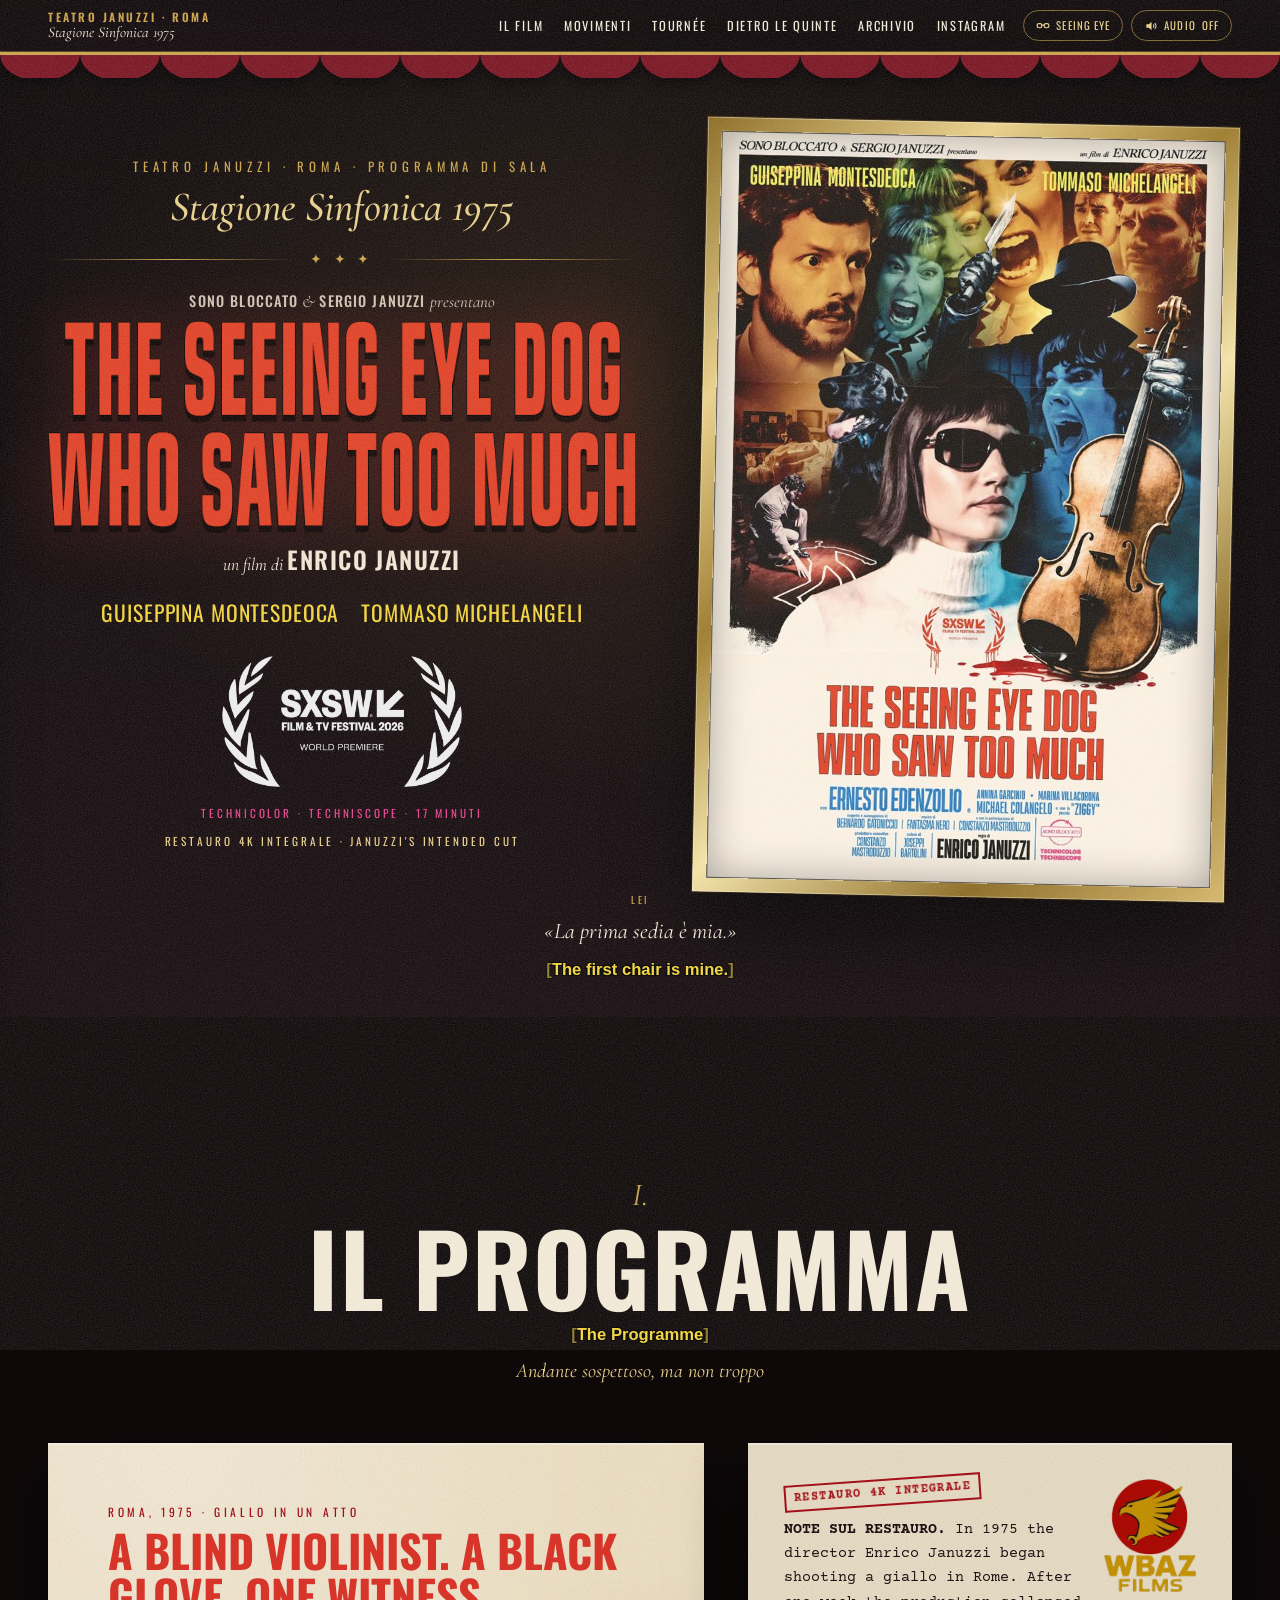
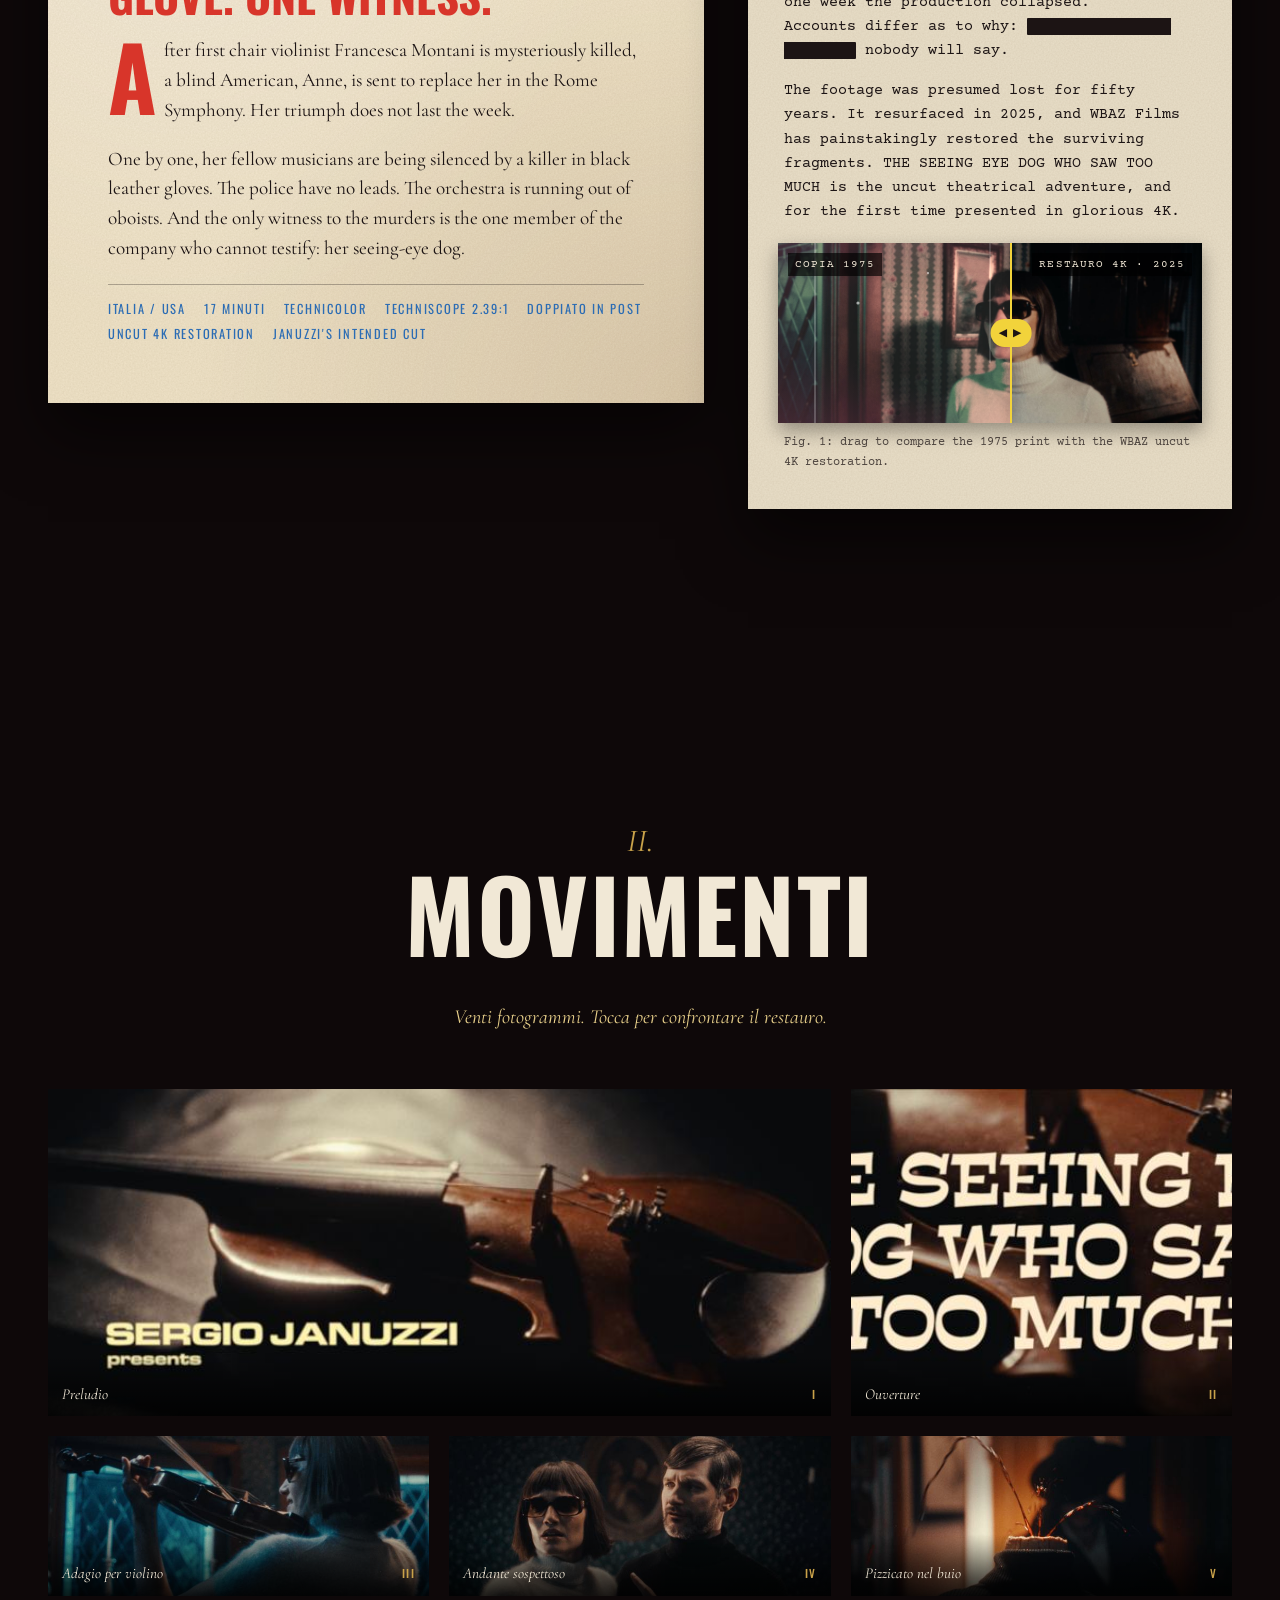
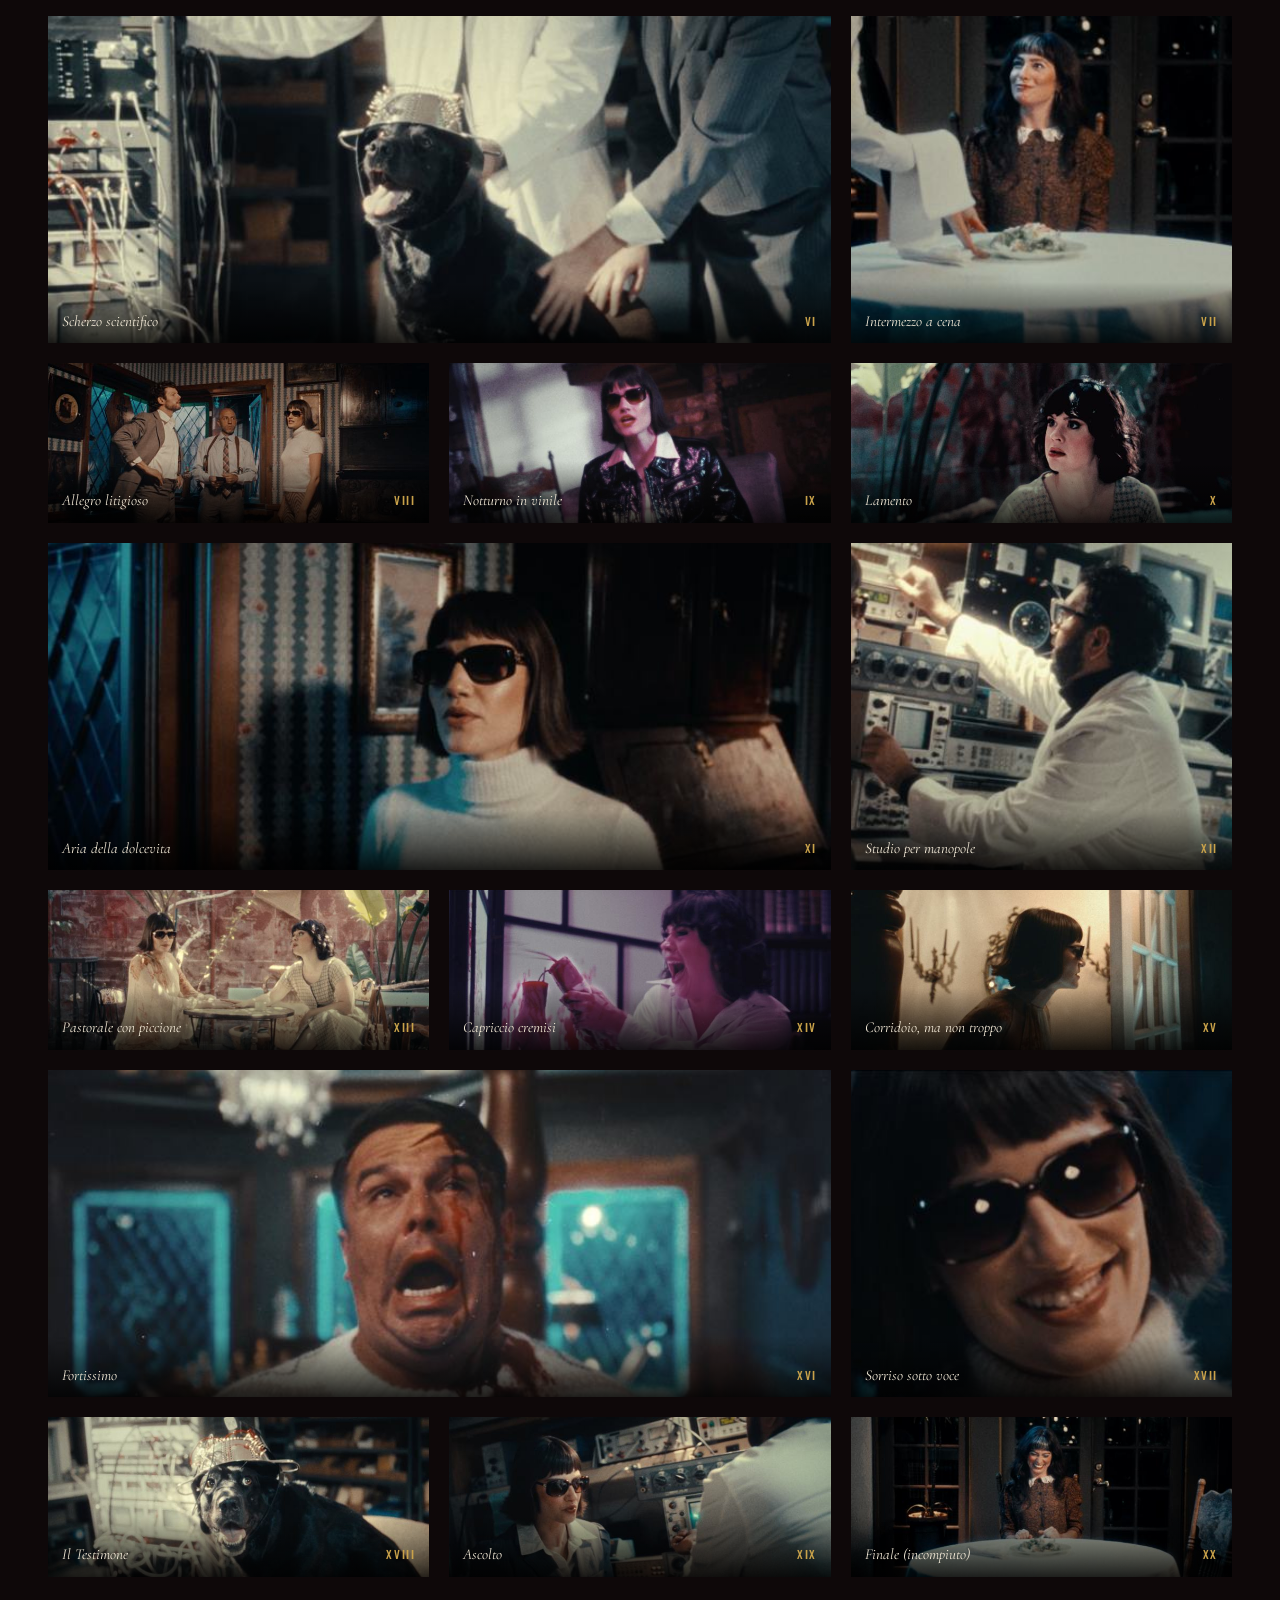
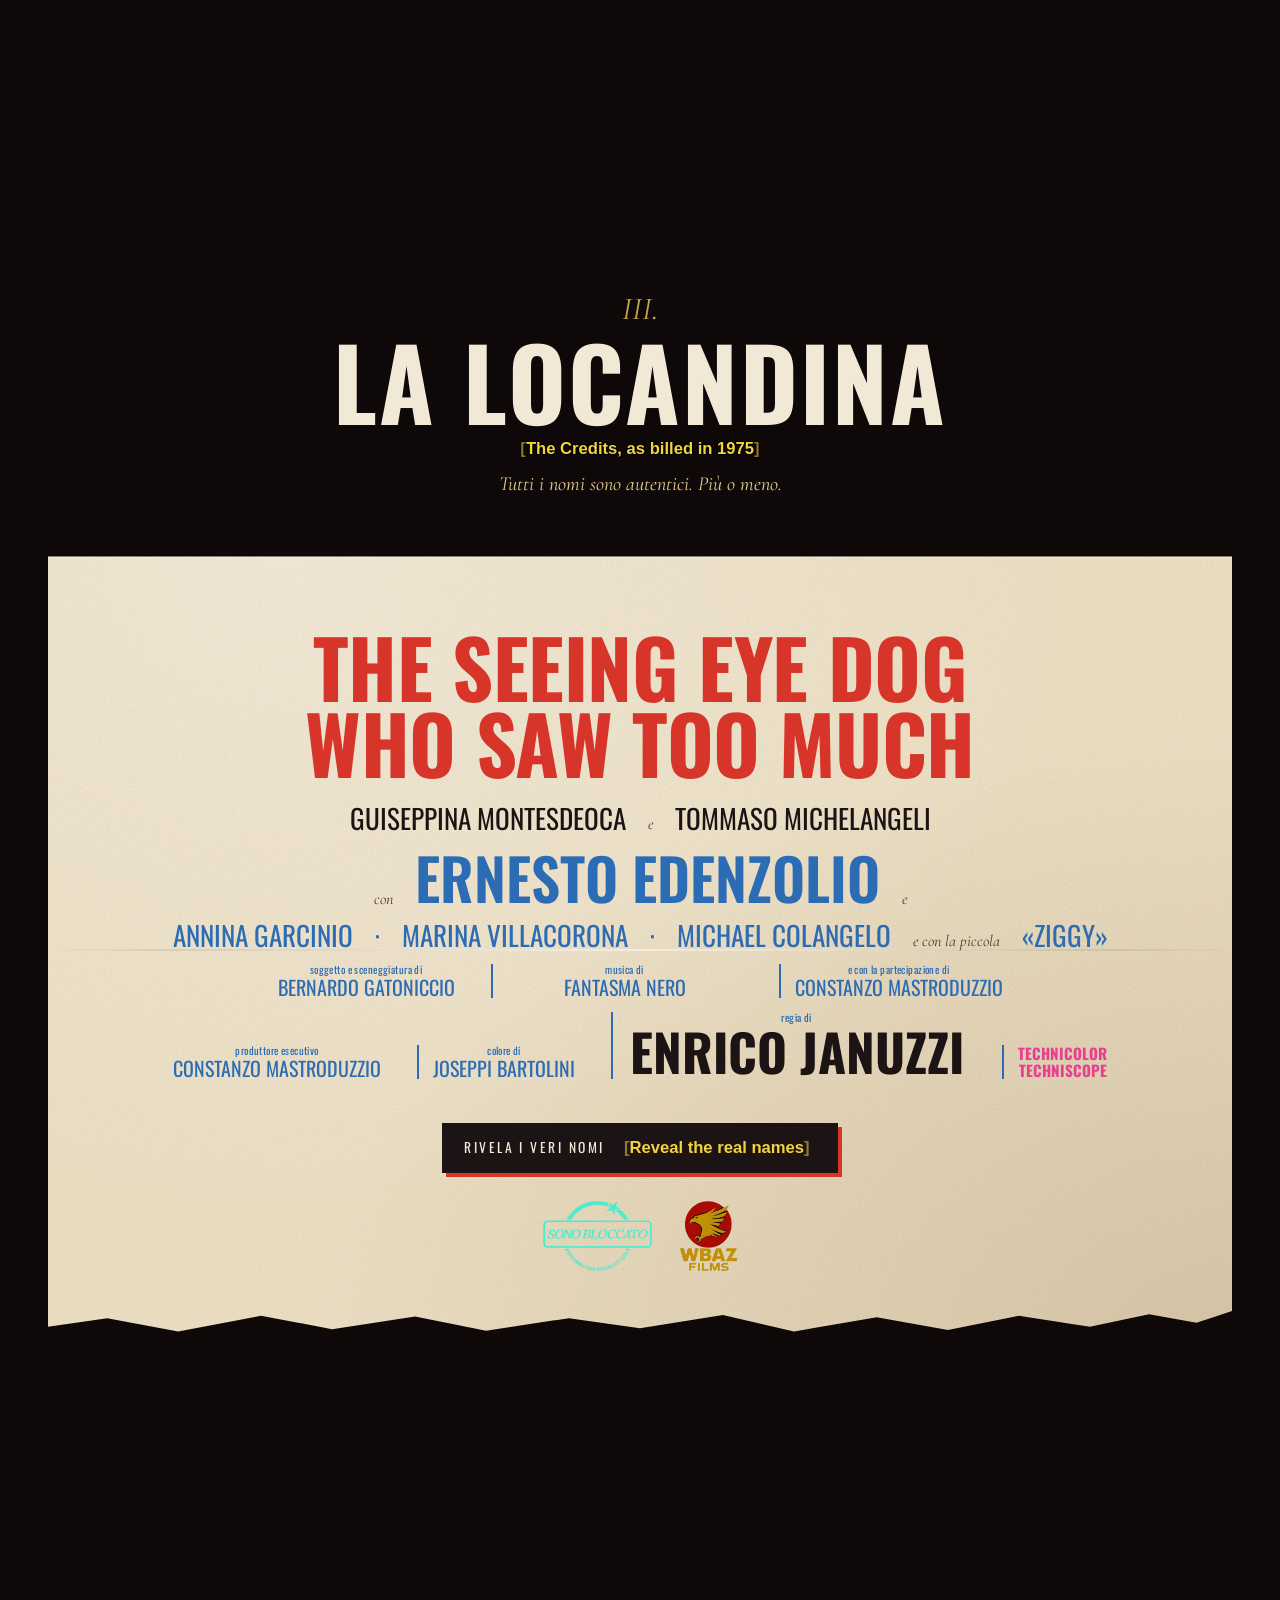
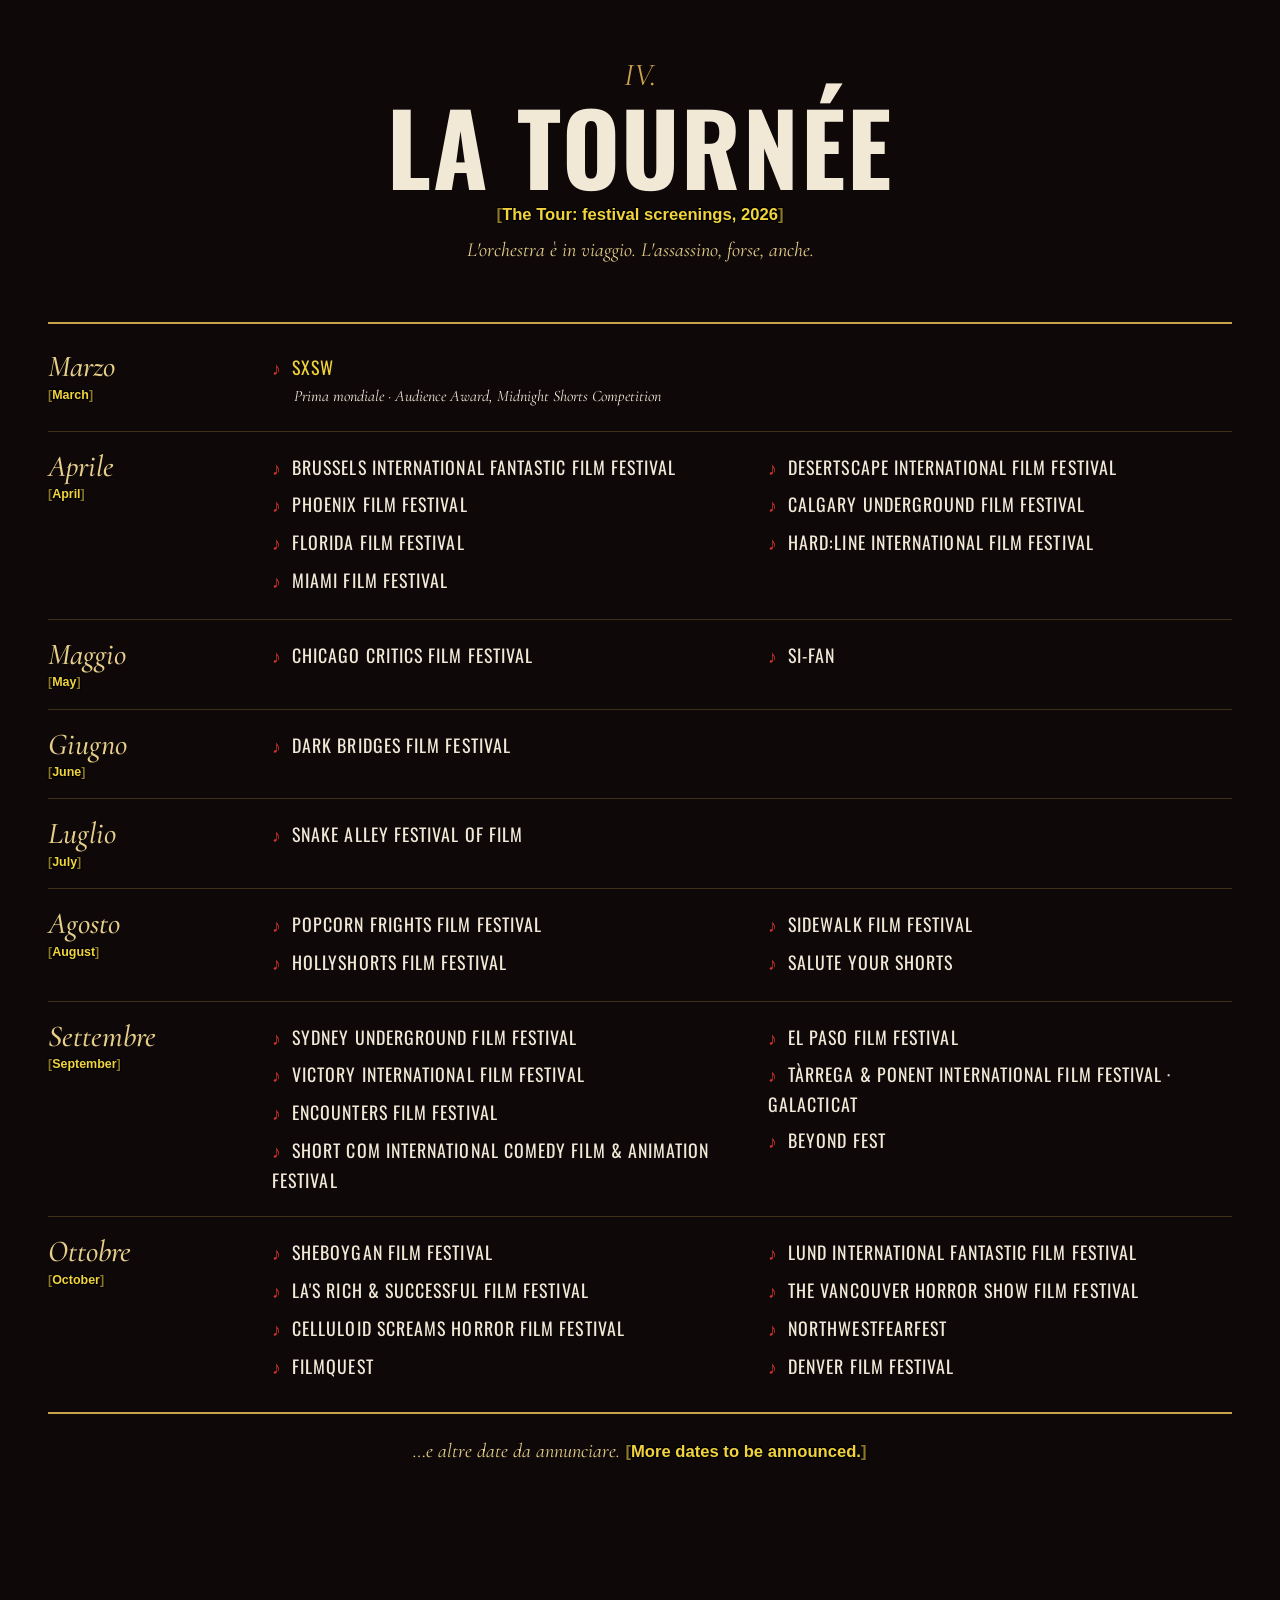
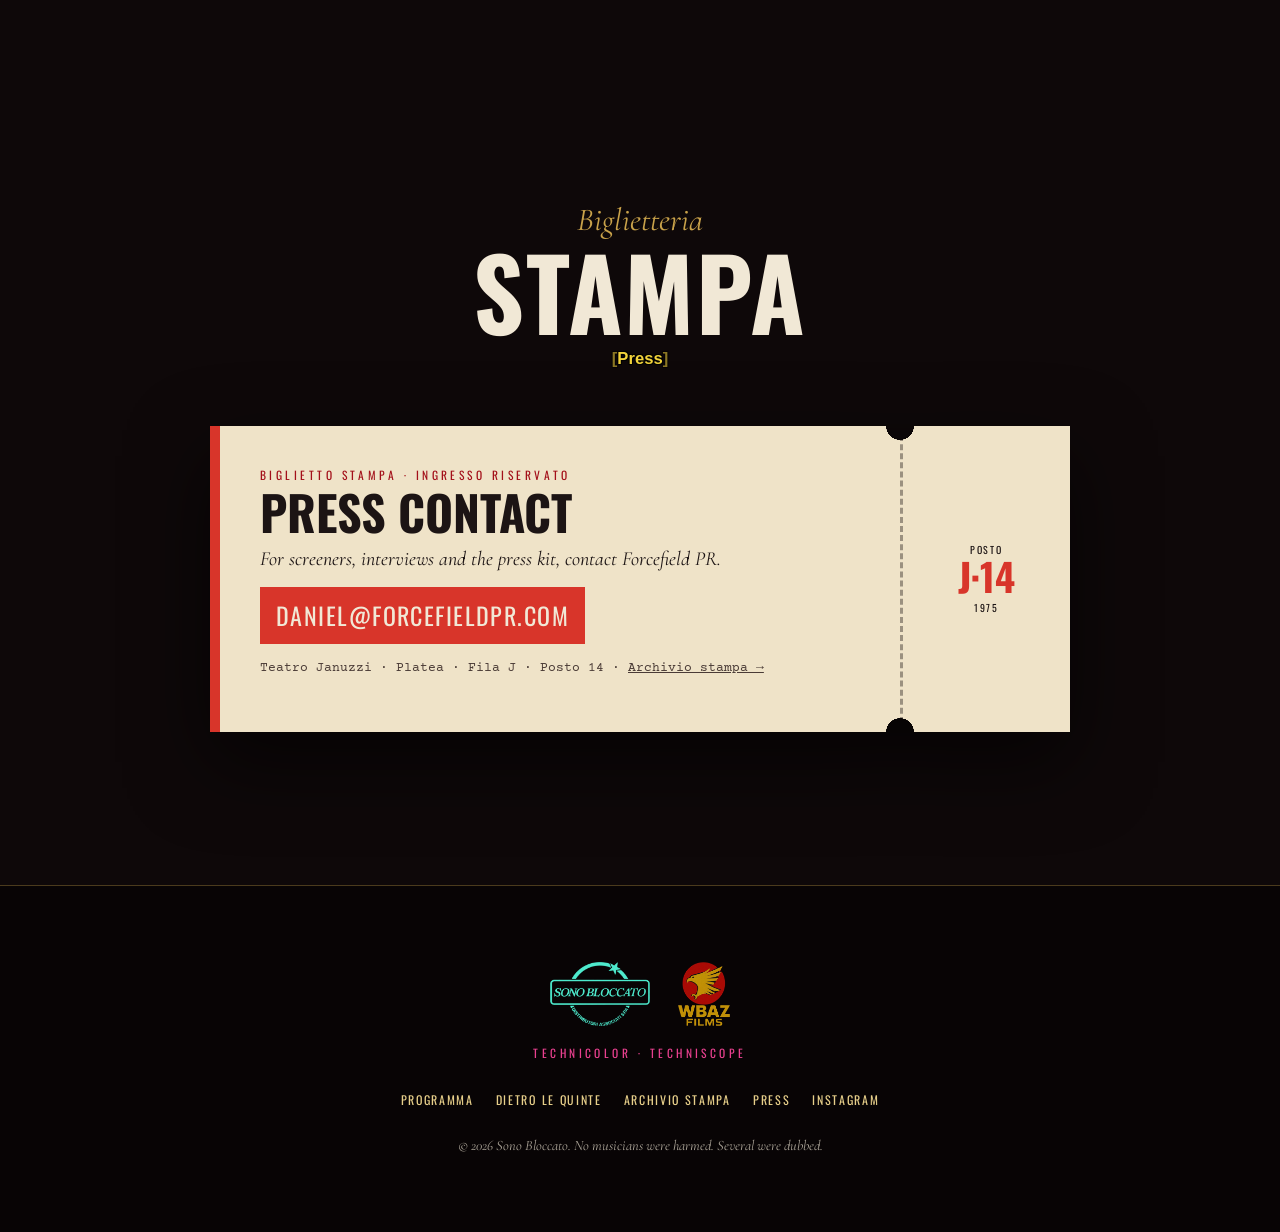
==== commit f6a26bbd: "Apply client feedback: new synopsis, uncut 4K framing, trimmed sections - Synopsis opens with France" ====
--- a/index.html
+++ b/index.html
@@ -4,9 +4,9 @@
   <meta charset="utf-8">
   <meta name="viewport" content="width=device-width, initial-scale=1">
   <title>The Seeing Eye Dog Who Saw Too Much</title>
-  <meta name="description" content="Rome, 1975. A blind violinist wins first chair. A black-gloved killer begins silencing the orchestra. The only witness is her seeing-eye dog. A lost giallo fragment by Enrico Januzzi, restored by WBAZ Films.">
+  <meta name="description" content="Rome, 1975. After the symphony's first chair violinist is mysteriously killed, a blind American is sent to replace her. A black-gloved killer is still at work, and the only witness is her seeing-eye dog. Enrico Januzzi's lost giallo, restored uncut in 4K by WBAZ Films.">
   <meta property="og:title" content="The Seeing Eye Dog Who Saw Too Much">
-  <meta property="og:description" content="Un film di Enrico Januzzi. Restored by WBAZ Films. Midnight Shorts Audience Award, SXSW 2026.">
+  <meta property="og:description" content="Un film di Enrico Januzzi. Januzzi's intended cut, restored uncut in 4K by WBAZ Films. Midnight Shorts Audience Award, SXSW 2026.">
   <meta property="og:image" content="/assets/img/locandina.jpg">
   <meta property="og:type" content="video.movie">
   <meta name="theme-color" content="#0e0809">
@@ -33,12 +33,11 @@
     <nav id="nav" class="nav" aria-label="Main">
       <ul>
         <li><a href="#programma">Il Film</a></li>
-        <li><a href="#orchestra">L'Orchestra</a></li>
         <li><a href="#movimenti">Movimenti</a></li>
         <li><a href="#tournee">Tournée</a></li>
         <li><a href="/about/">Dietro le Quinte</a></li>
         <li><a href="/downloads/">Archivio</a></li>
-        <li><a href="https://www.instagram.com/ericjackowitz/" target="_blank" rel="noopener">Instagram</a></li>
+        <li><a href="https://www.instagram.com/seeingeyedogfilm" target="_blank" rel="noopener">Instagram</a></li>
       </ul>
     </nav>
     <div class="toggles">
@@ -75,13 +74,13 @@
           </div>
           <img class="laurel" src="/assets/img/sxsw.png" width="800" height="436" alt="SXSW Film &amp; TV Festival 2026, World Premiere">
           <p class="facts">Technicolor · Techniscope · 17 minuti</p>
+          <p class="facts facts-4k">Restauro 4K Integrale · Januzzi's Intended Cut</p>
         </div>
 
         <div style="position:relative">
           <div class="spot" aria-hidden="true"></div>
           <figure class="gilt" style="margin:0">
             <img src="/assets/img/locandina-sm.jpg" srcset="/assets/img/locandina-sm.jpg 700w, /assets/img/locandina.jpg 1400w" sizes="(max-width: 900px) 90vw, 40vw" width="700" height="1037" alt="Poster: the blind violinist in dark glasses and a white turtleneck, surrounded by screaming faces in coloured light, a black-gloved hand with a knife, a black dog, a chalk outline and a bloodied violin.">
-            <figcaption class="dog-desc">A big picture of my lady. Many people screaming behind her. A glove with a knife. And me, top left, looking very alert. I was very alert.</figcaption>
           </figure>
         </div>
       </div>
@@ -106,7 +105,7 @@
           <article class="paper synopsis fade">
             <div class="eyebrow">Roma, 1975 · Giallo in un atto</div>
             <h3>A blind violinist. A black glove. One witness.</h3>
-            <p class="lede">After years at the back of the string section, a blind violinist finally wins first chair of the symphony. Her triumph does not last the week.</p>
+            <p class="lede">After first chair violinist Francesca Montani is mysteriously killed, a blind American, Anne, is sent to replace her in the Rome Symphony. Her triumph does not last the week.</p>
             <p>One by one, her fellow musicians are being silenced by a killer in black leather gloves. The police have no leads. The orchestra is running out of oboists. And the only witness to the murders is the one member of the company who cannot testify: her seeing-eye dog.</p>
             <ul class="specs">
               <li>Italia / USA</li>
@@ -114,68 +113,40 @@
               <li>Technicolor</li>
               <li>Techniscope 2.39:1</li>
               <li>Doppiato in post</li>
+              <li>Uncut 4K Restoration</li>
+              <li>Januzzi's Intended Cut</li>
             </ul>
           </article>
 
           <aside class="paper restauro fade" aria-labelledby="restauro-h">
             <img class="wbaz" src="/assets/img/wbaz.png" width="405" height="500" alt="WBAZ Films">
-            <div class="stamp">Restaurato</div>
+            <div class="stamp">Restauro 4K Integrale</div>
             <h3 id="restauro-h" class="visually-hidden">Note sul restauro</h3>
             <p><b>NOTE SUL RESTAURO.</b> In 1975 the director Enrico Januzzi began shooting a giallo in Rome. After one week the production collapsed. Accounts differ as to why: <span class="redact" aria-label="redacted">the payroll, the dog, the</span> nobody will say.</p>
-            <p>The footage was presumed lost for fifty years. It resurfaced in 2025, and WBAZ Films has painstakingly restored the surviving fragment, which is presented here for the very first time.</p>
+            <p>The footage was presumed lost for fifty years. It resurfaced in 2025, and WBAZ Films has painstakingly restored the surviving fragments. THE SEEING EYE DOG WHO SAW TOO MUCH is the uncut theatrical adventure, and for the first time presented in glorious 4K.</p>
             <figure style="margin:0">
               <div class="restore">
                 <img src="/assets/img/stills/dolcevita.jpg" width="1800" height="765" alt="The violinist in a white turtleneck, framed by diamond-paned windows." loading="lazy">
                 <div class="damaged" aria-hidden="true"><img src="/assets/img/stills/dolcevita.jpg" width="1800" height="765" alt="" loading="lazy"></div>
                 <div class="handle" aria-hidden="true"></div>
                 <span class="tag tag-l" aria-hidden="true">Copia 1975</span>
-                <span class="tag tag-r" aria-hidden="true">Restauro 2025</span>
+                <span class="tag tag-r" aria-hidden="true">Restauro 4K · 2025</span>
                 <label class="visually-hidden" for="restore-demo">Compare the damaged 1975 print with the restoration</label>
                 <input id="restore-demo" type="range" min="0" max="100" value="55">
               </div>
-              <figcaption>Fig. 1: drag to compare the 1975 print with the WBAZ restoration.</figcaption>
-              <figcaption class="dog-desc">My lady, in her good sweater. One side looks pink and sick, the other side looks like now. She does not know what is behind her. I do.</figcaption>
+              <figcaption>Fig. 1: drag to compare the 1975 print with the WBAZ uncut 4K restoration.</figcaption>
             </figure>
           </aside>
         </div>
       </div>
     </section>
 
-    <!-- ================================================= II. L'ORCHESTRA -->
-    <section id="orchestra" class="section orchestra-sec" data-gel="teal">
+    <!-- ================================================= II. MOVIMENTI -->
+    <section id="movimenti" class="section" data-gel="violet">
       <div class="wrap">
         <header class="mvt">
           <span class="mvt-num">II.</span>
-          <h2 lang="it">L'Orchestra <span class="sub" lang="en">The Orchestra</span></h2>
-          <p class="mvt-tempo" lang="it">Allegro con brio, e con coltelli</p>
-        </header>
-
-        <div class="orchestra">
-          <div class="fade">
-            <div id="stage" class="stage" role="group" aria-label="Seating chart of the orchestra. Gold seats are the cast; choose one to read about them.">
-              <span class="stage-label" aria-hidden="true">Podio del Maestro</span>
-            </div>
-            <div class="bodycount">
-              <span lang="it">Orchestrali superstiti</span>
-              <strong id="bodycount">40</strong>
-              <span class="sub in-view" lang="en" style="display:inline;margin:0">Musicians remaining</span>
-            </div>
-            <p id="obit" class="tour-note" style="min-height:1.6em" aria-live="off"></p>
-          </div>
-
-          <div id="seat-card" class="paper seat-card fade" aria-live="polite"></div>
-        </div>
-
-        <ul id="cast-list" class="cast-list" aria-label="Choose a member of the cast"></ul>
-      </div>
-    </section>
-
-    <!-- ================================================= III. MOVIMENTI -->
-    <section id="movimenti" class="section" data-gel="violet">
-      <div class="wrap">
-        <header class="mvt">
-          <span class="mvt-num">III.</span>
-          <h2 lang="it">Movimenti <span class="sub" lang="en">Movements (stills from the surviving fragment)</span></h2>
+          <h2 lang="it">Movimenti <span class="sub" lang="en">Movements (stills from the surviving fragments — uncut 4K restoration)</span></h2>
           <p class="mvt-tempo" lang="it">Venti fotogrammi. Tocca per confrontare il restauro.</p>
         </header>
 
@@ -284,11 +255,11 @@
       </div>
     </section>
 
-    <!-- ================================================= IV. LOCANDINA -->
+    <!-- ================================================= III. LOCANDINA -->
     <section id="crediti" class="section locandina-sec" data-gel="red">
       <div class="wrap">
         <header class="mvt">
-          <span class="mvt-num">IV.</span>
+          <span class="mvt-num">III.</span>
           <h2 lang="it">La Locandina <span class="sub" lang="en">The Credits, as billed in 1975</span></h2>
           <p class="mvt-tempo" lang="it">Tutti i nomi sono autentici. Più o meno.</p>
         </header>
@@ -318,12 +289,12 @@
             </div>
             <div class="row small">
               <span class="blk"><small>soggetto e sceneggiatura di</small><span class="flip"><span class="fake">Bernardo Gatoniccio</span><span class="real" aria-hidden="true">Eric Jackowitz</span></span></span>
-              <span class="blk"><small>musica di</small><span class="flip"><span class="fake">Fantasma Nero</span><span class="real" aria-hidden="true">Eric Jackowitz</span></span></span>
+              <span class="blk"><small>musica di</small><span class="flip"><span class="fake">Fantasma Nero</span><span class="real" aria-hidden="true">Eric Jackowitz &amp; Franky Fox</span></span></span>
               <span class="blk"><small>e con la partecipazione di</small><span class="flip"><span class="fake">Constanzo Mastroduzzio</span><span class="real" aria-hidden="true">Colton Mastro</span></span></span>
             </div>
             <div class="row small">
               <span class="blk"><small>produttore esecutivo</small><span class="flip"><span class="fake">Constanzo Mastroduzzio</span><span class="real" aria-hidden="true">Colton Mastro</span></span></span>
-              <span class="blk"><small>colore di</small><span>Joseppi Bartolini</span></span>
+              <span class="blk"><small>colore di</small><span class="flip"><span class="fake">Joseppi Bartolini</span><span class="real" aria-hidden="true">Jacob Butler</span></span></span>
               <span class="blk"><small>regia di</small><span class="flip regia"><span class="fake">Enrico Januzzi</span><span class="real" aria-hidden="true">Eric Jackowitz</span></span></span>
               <span class="blk techni">Technicolor<br>Techniscope</span>
             </div>
@@ -336,9 +307,11 @@
 
           <div class="crew-real">
             <dl>
-              <dt>Written, directed, edited &amp; scored by</dt><dd>Eric Jackowitz</dd>
+              <dt>Written, directed &amp; edited by</dt><dd>Eric Jackowitz</dd>
+              <dt>Music by</dt><dd>Eric Jackowitz &amp; Franky Fox</dd>
               <dt>Produced by</dt><dd>Colton Mastro</dd>
               <dt>Director of photography</dt><dd>Blake Gaytan</dd>
+              <dt>Color</dt><dd>Jacob Butler</dd>
               <dt>Production &amp; costume design</dt><dd>Charlie Blecker</dd>
               <dt>Hair &amp; makeup</dt><dd>Hannah Scherer, Leland Stewart, Melanie June</dd>
               <dt>Also starring</dt><dd>Trapper Piatt, Colton Mastro, Eric Jackowitz</dd>
@@ -354,11 +327,11 @@
       </div>
     </section>
 
-    <!-- ================================================= V. TOURNÉE -->
+    <!-- ================================================= IV. TOURNÉE -->
     <section id="tournee" class="section" data-gel="amber">
       <div class="wrap">
         <header class="mvt">
-          <span class="mvt-num">V.</span>
+          <span class="mvt-num">IV.</span>
           <h2 lang="it">La Tournée <span class="sub" lang="en">The Tour: festival screenings, 2026</span></h2>
           <p class="mvt-tempo" lang="it">L'orchestra è in viaggio. L'assassino, forse, anche.</p>
         </header>
@@ -440,53 +413,6 @@
       </div>
     </section>
 
-    <!-- ================================================= VI. IL TESTIMONE -->
-    <section id="testimone" class="section" data-gel="green">
-      <div class="wrap">
-        <header class="mvt">
-          <span class="mvt-num">VI.</span>
-          <h2 lang="it">Il Testimone <span class="sub" lang="en">The Witness</span></h2>
-          <p class="mvt-tempo" lang="it">Deposizione, verbale n° 1975/14</p>
-        </header>
-
-        <div class="testimone">
-          <div class="witness-photo fade">
-            <span class="clip" aria-hidden="true"></span>
-            <img src="/assets/img/stills/laboratorio-cane-sm.jpg" width="720" height="306" loading="lazy" alt="The dog, in a colander helmet wired with cables, under examination in the lab.">
-            <p class="dog-desc">That is me, giving my statement. The helmet was supposed to help. It did not help.</p>
-            <p class="witness-hint">The witness answers only to her name. Type <kbd>Z</kbd><kbd>I</kbd><kbd>G</kbd><kbd>G</kbd><kbd>Y</kbd>.</p>
-            <button id="call-witness" class="call-btn" type="button">Chiama il testimone · Call the witness</button>
-          </div>
-
-          <article class="paper dossier fade">
-            <header><span>Commissariato di Zona · Roma</span><span>14 · III · 1975</span></header>
-            <dl>
-              <dt lang="it">D: Il testimone dichiari le sue generalità.</dt>
-              <dd><span class="sub in-view" lang="en">State your name for the record.</span></dd>
-              <dd>R: Ziggy. Cane guida. <svg class="paw" viewBox="0 0 24 24" aria-hidden="true"><g fill="currentColor"><ellipse cx="12" cy="16" rx="5" ry="4.2"/><ellipse cx="5.5" cy="10" rx="2.2" ry="2.8"/><ellipse cx="18.5" cy="10" rx="2.2" ry="2.8"/><ellipse cx="9" cy="5.6" rx="2.1" ry="2.7"/><ellipse cx="15" cy="5.6" rx="2.1" ry="2.7"/></g></svg></dd>
-
-              <dt lang="it">D: Ha visto l'assassino?</dt>
-              <dd><span class="sub in-view" lang="en">Did you see the killer?</span></dd>
-              <dd>R: Bau.</dd>
-
-              <dt lang="it">D: Era un uomo o una donna?</dt>
-              <dd><span class="sub in-view" lang="en">Was it a man or a woman?</span></dd>
-              <dd>R: <span class="redact" aria-label="redacted">bau bau</span> bau <span class="redact" aria-label="redacted">bau</span>.</dd>
-
-              <dt lang="it">D: Di che colore erano i guanti?</dt>
-              <dd><span class="sub in-view" lang="en">What colour were the gloves?</span></dd>
-              <dd>R: [Il testimone indica un calzino nero.] <span class="sub in-view" lang="en" style="display:inline">[The witness points at a black sock.]</span></dd>
-
-              <dt lang="it">D: Ha altro da aggiungere?</dt>
-              <dd><span class="sub in-view" lang="en">Anything else to add?</span></dd>
-              <dd>R: [Il testimone chiede un biscotto.]</dd>
-            </dl>
-            <div class="seal" aria-hidden="true">Verbale<br>non<br>attendibile</div>
-          </article>
-        </div>
-      </div>
-    </section>
-
     <!-- ================================================= BIGLIETTERIA -->
     <section id="stampa" class="section" data-gel="magenta">
       <div class="wrap">
@@ -525,7 +451,7 @@
           <li><a href="/about/">Dietro le Quinte</a></li>
           <li><a href="/downloads/">Archivio Stampa</a></li>
           <li><a href="mailto:daniel@forcefieldpr.com?subject=The%20Seeing%20Eye%20Dog%20Who%20Saw%20Too%20Much">Press</a></li>
-          <li><a href="https://www.instagram.com/ericjackowitz/" target="_blank" rel="noopener">Instagram</a></li>
+          <li><a href="https://www.instagram.com/seeingeyedogfilm" target="_blank" rel="noopener">Instagram</a></li>
         </ul>
       </nav>
       <p class="fine">© 2026 Sono Bloccato. No musicians were harmed. Several were dubbed.</p>
@@ -540,7 +466,7 @@
         <div class="damaged" aria-hidden="true"><img src="" alt=""></div>
         <div class="handle" aria-hidden="true"></div>
         <span class="tag tag-l" aria-hidden="true">Copia 1975</span>
-        <span class="tag tag-r" aria-hidden="true">Restauro 2025</span>
+        <span class="tag tag-r" aria-hidden="true">Restauro 4K · 2025</span>
         <label class="visually-hidden" for="lb-range">Compare the damaged 1975 print with the restoration</label>
         <input id="lb-range" type="range" min="0" max="100" value="50">
       </div>
@@ -556,14 +482,5 @@
     </div>
   </dialog>
 
-  <!-- The witness comes forward -->
-  <div id="egg" class="egg" aria-hidden="true" role="dialog" aria-label="The witness">
-    <figure>
-      <img src="/assets/img/stills/ziggy.jpg" width="1800" height="764" alt="Ziggy the dog in a wired colander helmet, staring straight into the camera." loading="lazy">
-      <span class="stamp-big" aria-hidden="true">Il cane<br>ha visto troppo</span>
-      <figcaption>«Ziggy» · <span class="sub in-view" lang="en" style="display:inline">The dog has seen too much.</span></figcaption>
-      <div style="text-align:center;margin-top:14px"><button class="call-btn" type="button">Chiudi · Close</button></div>
-    </figure>
-  </div>
 </body>
 </html>
--- a/assets/css/site.css
+++ b/assets/css/site.css
@@ -295,7 +295,7 @@
 
 .section { padding: clamp(72px, 12vw, 160px) 0; position: relative; }
 
-/* ---------- I. Ouverture (hero) ---------- */
+/* ---------- Ouverture (hero) ---------- */
 
 .hero {
   position: relative;
@@ -353,6 +353,7 @@
   margin-top: 18px; font-family: var(--font-display); text-transform: uppercase;
   letter-spacing: .26em; font-size: .7rem; color: var(--pink);
 }
+.cover .facts-4k { margin-top: 6px; color: var(--gold-2); text-wrap: balance; }
 
 /* gilt frame for the poster */
 .gilt {
@@ -434,7 +435,7 @@
   .gilt { max-width: 420px; margin: 0 auto; }
 }
 
-/* ---------- II. Il Programma / restauro ---------- */
+/* ---------- I. Il Programma / restauro ---------- */
 
 .programme {
   display: grid; grid-template-columns: 1.15fr .85fr; gap: clamp(24px, 4vw, 44px);
@@ -530,126 +531,7 @@
   .restauro { transform: none; }
 }
 
-/* ---------- III. L'Orchestra (seating chart) ---------- */
-
-.orchestra-sec { background: linear-gradient(var(--velvet-2), var(--velvet) 85%); }
-
-.orchestra {
-  display: grid; grid-template-columns: 1.5fr .75fr; gap: clamp(20px, 4vw, 48px); align-items: center;
-}
-
-.stage {
-  position: relative; aspect-ratio: 2 / 1.12; width: 100%;
-  border-radius: 50% 50% 6px 6px / 90% 90% 6px 6px;
-  background:
-    radial-gradient(ellipse 60% 70% at 50% 100%, rgba(201,162,74,.22), transparent 70%),
-    repeating-radial-gradient(ellipse at 50% 100%, rgba(255,255,255,.035) 0 2px, transparent 2px 26px),
-    linear-gradient(#2a1410, #160b09);
-  box-shadow: inset 0 0 60px rgba(0,0,0,.8), 0 30px 60px rgba(0,0,0,.5);
-  border-bottom: 4px solid var(--gold-dim);
-}
-
-.seat {
-  position: absolute; left: var(--x); top: var(--y);
-  width: var(--s, clamp(12px, 2.1vw, 24px)); aspect-ratio: 1;
-  transform: translate(-50%, -50%);
-  border-radius: 40% 40% 20% 20%;
-  background: linear-gradient(#8c1b29, #4a0f17);
-  border: 1px solid rgba(0,0,0,.6);
-  box-shadow: 0 2px 0 rgba(0,0,0,.6), inset 0 1px 0 rgba(255,255,255,.18);
-  padding: 0; margin: 0; appearance: none; color: inherit;
-  transition: transform .2s ease, background .4s, opacity .6s;
-}
-.seat.cast {
-  --s: clamp(20px, 3.3vw, 40px);
-  background: radial-gradient(circle at 50% 35%, var(--gold-2), var(--gold) 55%, #6e5420);
-  border: 2px solid #2a1d08;
-  box-shadow: 0 0 0 3px rgba(201,162,74,.25), 0 0 18px rgba(242,211,59,.35);
-  font-family: var(--font-display); font-weight: 700; font-size: clamp(.55rem, 1vw, .8rem); color: var(--ink);
-  display: grid; place-items: center;
-}
-.seat.cast svg { width: 62%; height: 62%; }
-.seat.cast.star { --s: clamp(26px, 4.2vw, 50px); background: radial-gradient(circle at 50% 35%, #fff4c8, var(--yellow) 50%, #a88a20); }
-.seat.cast:hover, .seat.cast:focus-visible, .seat.cast[aria-pressed="true"] {
-  transform: translate(-50%, -50%) scale(1.18);
-  box-shadow: 0 0 0 3px var(--red), 0 0 26px rgba(216,53,42,.7);
-}
-.seat.podium {
-  --s: clamp(32px, 5vw, 60px);
-  border-radius: 6px;
-  background: linear-gradient(#3b2a12, #1a1208);
-  border: 2px solid var(--gold);
-  color: var(--gold-2);
-}
-
-.seat.dead {
-  background: transparent; border-color: transparent; box-shadow: none;
-}
-.seat.dead::before {
-  /* chalk outline */
-  content: ""; position: absolute; inset: -60%;
-  background: url("data:image/svg+xml,%3Csvg xmlns='http://www.w3.org/2000/svg' viewBox='0 0 40 40'%3E%3Cpath d='M20 4c3 0 4 3 3.4 5.4 3 .6 5 2.4 6.6 5.6l5 2-1 2.4-5.6-1.6c-.4 2.4-1.2 4.4-2.4 6l3.6 9.6-2.6 1-4.4-8.4-3 .2-3.8 8.6-2.6-1.2 3.4-9.8c-1.4-1.6-2-3.6-2.2-6L8.4 19.4 7 17l5.4-2.4c1.4-3 3.4-4.8 5.6-5.4C17 7 17.6 4 20 4z' fill='none' stroke='%23f4f1ea' stroke-width='1.1' stroke-linejoin='round' stroke-dasharray='2.2 .8'/%3E%3C/svg%3E") center / contain no-repeat;
-  animation: chalk 1.2s ease both;
-  transform: rotate(var(--r, 15deg));
-}
-.seat.dead::after {
-  content: ""; position: absolute; left: 50%; top: 60%; width: 140%; aspect-ratio: 2;
-  transform: translateX(-50%);
-  background: radial-gradient(ellipse, rgba(163,16,26,.85), rgba(163,16,26,.3) 55%, transparent 70%);
-  animation: pool 1.4s ease .4s both;
-}
-@keyframes chalk { from { opacity: 0; clip-path: inset(0 100% 0 0); } to { opacity: 1; clip-path: inset(0 0 0 0); } }
-@keyframes pool { from { transform: translateX(-50%) scale(0); } to { transform: translateX(-50%) scale(1); } }
-
-.stage-label {
-  position: absolute; bottom: 4px; left: 50%; transform: translateX(-50%);
-  font-family: var(--font-display); text-transform: uppercase; letter-spacing: .3em; font-size: .6rem; color: var(--gold-dim);
-  white-space: nowrap;
-}
-
-.bodycount {
-  display: flex; align-items: baseline; justify-content: center; gap: 12px; margin-top: 18px;
-  font-family: var(--font-display); text-transform: uppercase; letter-spacing: .18em; font-size: .78rem; color: var(--gold);
-}
-.bodycount strong { font-size: 2rem; color: var(--cream); letter-spacing: 0; font-variant-numeric: tabular-nums; }
-.bodycount strong.drop { animation: drop .6s ease; color: var(--red); }
-@keyframes drop { 0% { transform: translateY(-8px); } 50% { transform: translateY(2px); } }
-
-.seat-card {
-  padding: clamp(20px, 3vw, 30px);
-  min-height: 300px;
-  border-top: 6px solid var(--red);
-}
-.seat-card .role { font-family: var(--font-display); text-transform: uppercase; letter-spacing: .24em; font-size: .72rem; color: var(--blood); }
-.seat-card .name {
-  font-family: var(--font-display); text-transform: uppercase; font-weight: 700; color: var(--blue);
-  font-size: clamp(1.6rem, 2.8vw, 2.3rem); line-height: 1; margin: 10px 0 6px;
-}
-.seat-card .note { font-style: italic; font-size: 1.05rem; margin: 10px 0 14px; }
-.seat-card .truth {
-  border-top: 1px dashed rgba(28,20,20,.4); padding-top: 12px; margin-top: 12px;
-  font-family: var(--font-type); font-size: .82rem;
-}
-.seat-card .truth a { color: var(--blood); }
-.seat-card .hint { font-family: var(--font-type); font-size: .72rem; color: var(--ink-2); margin-top: 16px; }
-
-.cast-list {
-  list-style: none; padding: 0; margin: 26px 0 0;
-  display: flex; flex-wrap: wrap; justify-content: center; gap: 8px;
-}
-.cast-list button {
-  appearance: none; background: transparent; color: var(--cream);
-  border: 1px solid rgba(201,162,74,.4); border-radius: 999px; padding: 6px 12px;
-  font-family: var(--font-display); text-transform: uppercase; letter-spacing: .1em; font-size: .7rem;
-}
-.cast-list button[aria-pressed="true"] { background: var(--red); border-color: var(--red); }
-
-@media (max-width: 900px) {
-  .orchestra { grid-template-columns: 1fr; }
-  .seat-card { min-height: 0; }
-}
-
-/* ---------- IV. Movimenti (stills) ---------- */
+/* ---------- II. Movimenti (stills) ---------- */
 
 .movimenti {
   display: grid; grid-template-columns: repeat(12, 1fr); gap: clamp(10px, 1.6vw, 20px);
@@ -709,7 +591,7 @@
 }
 .lb-btns button:hover { background: var(--gold); color: var(--ink); }
 
-/* ---------- V. Locandina (credits) ---------- */
+/* ---------- III. Locandina (credits) ---------- */
 
 .locandina-sec .paper {
   padding: clamp(28px, 6vw, 72px) clamp(18px, 5vw, 60px);
@@ -778,7 +660,7 @@
 .logos-row { display: flex; justify-content: center; align-items: center; gap: 28px; margin-top: 28px; }
 .logos-row img { height: 70px; width: auto; }
 
-/* ---------- VI. Tournée ---------- */
+/* ---------- IV. Tournée ---------- */
 
 .tour {
   border-top: 2px solid var(--gold); border-bottom: 2px solid var(--gold);
@@ -813,67 +695,7 @@
   .tour-month { grid-template-columns: 1fr; }
 }
 
-/* ---------- VII. Il Testimone ---------- */
-
-.testimone {
-  display: grid; grid-template-columns: .9fr 1.1fr; gap: clamp(20px, 4vw, 48px); align-items: center;
-}
-.dossier {
-  padding: clamp(22px, 4vw, 44px);
-  font-family: var(--font-type); font-size: .95rem; line-height: 1.7;
-  transform: rotate(.6deg);
-}
-.dossier header { display: flex; justify-content: space-between; gap: 12px; flex-wrap: wrap; border-bottom: 2px solid var(--ink); padding-bottom: 10px; margin-bottom: 16px; font-weight: 700; text-transform: uppercase; letter-spacing: .08em; font-size: .78rem; }
-.dossier dl { margin: 0; }
-.dossier dt { font-weight: 700; margin-top: 12px; }
-.dossier dd { margin: 0 0 0 1.6em; }
-.dossier .sub { font-size: .78rem; margin-top: 2px; }
-.dossier .redact { background: var(--ink); color: transparent; user-select: none; padding: 0 2px; }
-.dossier .paw { display: inline-block; width: 1.3em; height: 1.3em; vertical-align: -.25em; color: var(--blood); }
-.dossier .seal {
-  position: absolute; right: 18px; bottom: 18px; width: 110px; aspect-ratio: 1; border-radius: 50%;
-  border: 3px double var(--blood); color: var(--blood); display: grid; place-items: center; text-align: center;
-  font-weight: 700; font-size: .62rem; letter-spacing: .1em; text-transform: uppercase; transform: rotate(-14deg); opacity: .75;
-  line-height: 1.2; padding: 10px;
-}
-.witness-photo { position: relative; }
-.witness-photo img { width: 100%; box-shadow: 0 30px 60px rgba(0,0,0,.6); }
-.witness-photo .clip {
-  position: absolute; top: -14px; left: 30px; width: 70px; height: 28px;
-  background: linear-gradient(#bbb, #777); border-radius: 4px 4px 0 0; box-shadow: 0 2px 4px rgba(0,0,0,.5);
-}
-.witness-hint { font-family: var(--font-type); font-size: .82rem; margin-top: 14px; color: var(--gold-2); }
-.witness-hint kbd { font-family: inherit; border: 1px solid var(--gold-dim); padding: 0 5px; border-radius: 3px; }
-.call-btn {
-  appearance: none; margin-top: 10px; background: transparent; color: var(--yellow); border: 1px solid var(--yellow);
-  font-family: var(--font-display); text-transform: uppercase; letter-spacing: .16em; font-size: .72rem; padding: 8px 14px;
-}
-
-@media (max-width: 900px) {
-  .testimone { grid-template-columns: 1fr; }
-  .dossier { transform: none; }
-}
-
-/* Easter egg overlay */
-.egg {
-  position: fixed; inset: 0; z-index: 120; display: grid; place-items: center;
-  background: rgba(0,0,0,.88); opacity: 0; pointer-events: none; transition: opacity .3s;
-  padding: var(--gutter);
-}
-.egg.on { opacity: 1; pointer-events: auto; }
-.egg figure { margin: 0; position: relative; max-width: 1100px; }
-.egg img { width: 100%; box-shadow: 0 0 0 10px var(--cream), 0 40px 80px rgba(0,0,0,.8); }
-.egg .stamp-big {
-  position: absolute; left: 50%; top: 50%; transform: translate(-50%, -50%) rotate(-12deg) scale(2);
-  font-family: var(--font-display); font-weight: 700; text-transform: uppercase; text-align: center;
-  color: var(--red); border: 6px solid var(--red); padding: 10px 22px; font-size: clamp(1.4rem, 5vw, 3.6rem); line-height: 1;
-  background: rgba(241,232,214,.08); opacity: 0;
-  transition: transform .35s cubic-bezier(.3, 1.6, .5, 1) .25s, opacity .2s .25s;
-}
-.egg.on .stamp-big { transform: translate(-50%, -50%) rotate(-12deg) scale(1); opacity: 1; }
-.egg figcaption { text-align: center; margin-top: 22px; font-style: italic; }
-
-/* ---------- VIII. Biglietteria (press) ---------- */
+/* ---------- Biglietteria (press) ---------- */
 
 .ticket {
   display: grid; grid-template-columns: 1fr auto; max-width: 860px; margin: 0 auto;
@@ -978,7 +800,6 @@
 @media (max-width: 820px) {
   .bio, .bio.flip-side { grid-template-columns: 1fr; }
   .bio.flip-side .bio-media { order: 0; }
-  .callsheet .hide-sm { display: none; }
 }
 
 /* --------------------------------------------------------------------------
@@ -1027,7 +848,7 @@
 .seeing-eye .valance { display: none; }
 .seeing-eye .fade { opacity: 1; transform: none; }
 .seeing-eye .sub { opacity: 1; transform: none; }
-.seeing-eye .gilt, .seeing-eye .restauro, .seeing-eye .dossier { transform: none; }
+.seeing-eye .gilt, .seeing-eye .restauro { transform: none; }
 .seeing-eye .gilt img, .seeing-eye .restore .damaged::after { animation: none; }
 .seeing-eye .dog-desc {
   display: block; font-style: italic; color: var(--yellow);
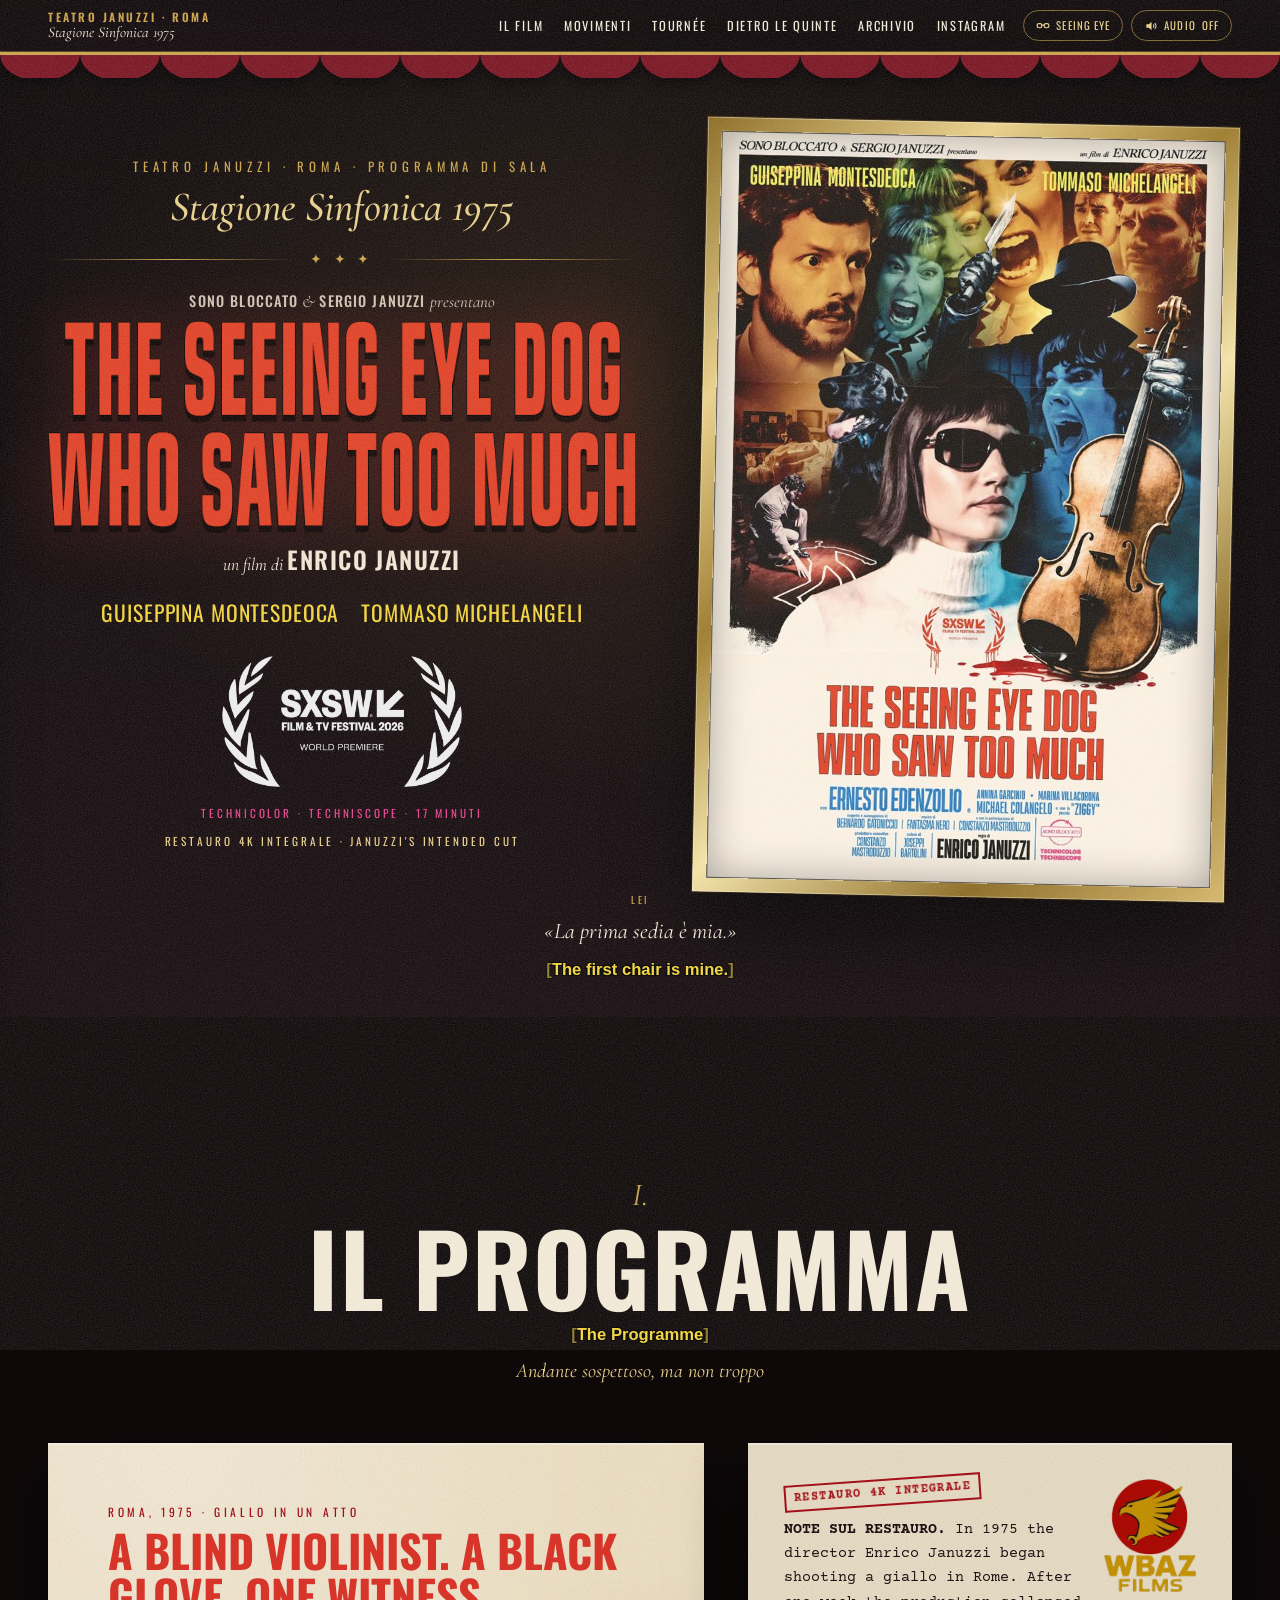
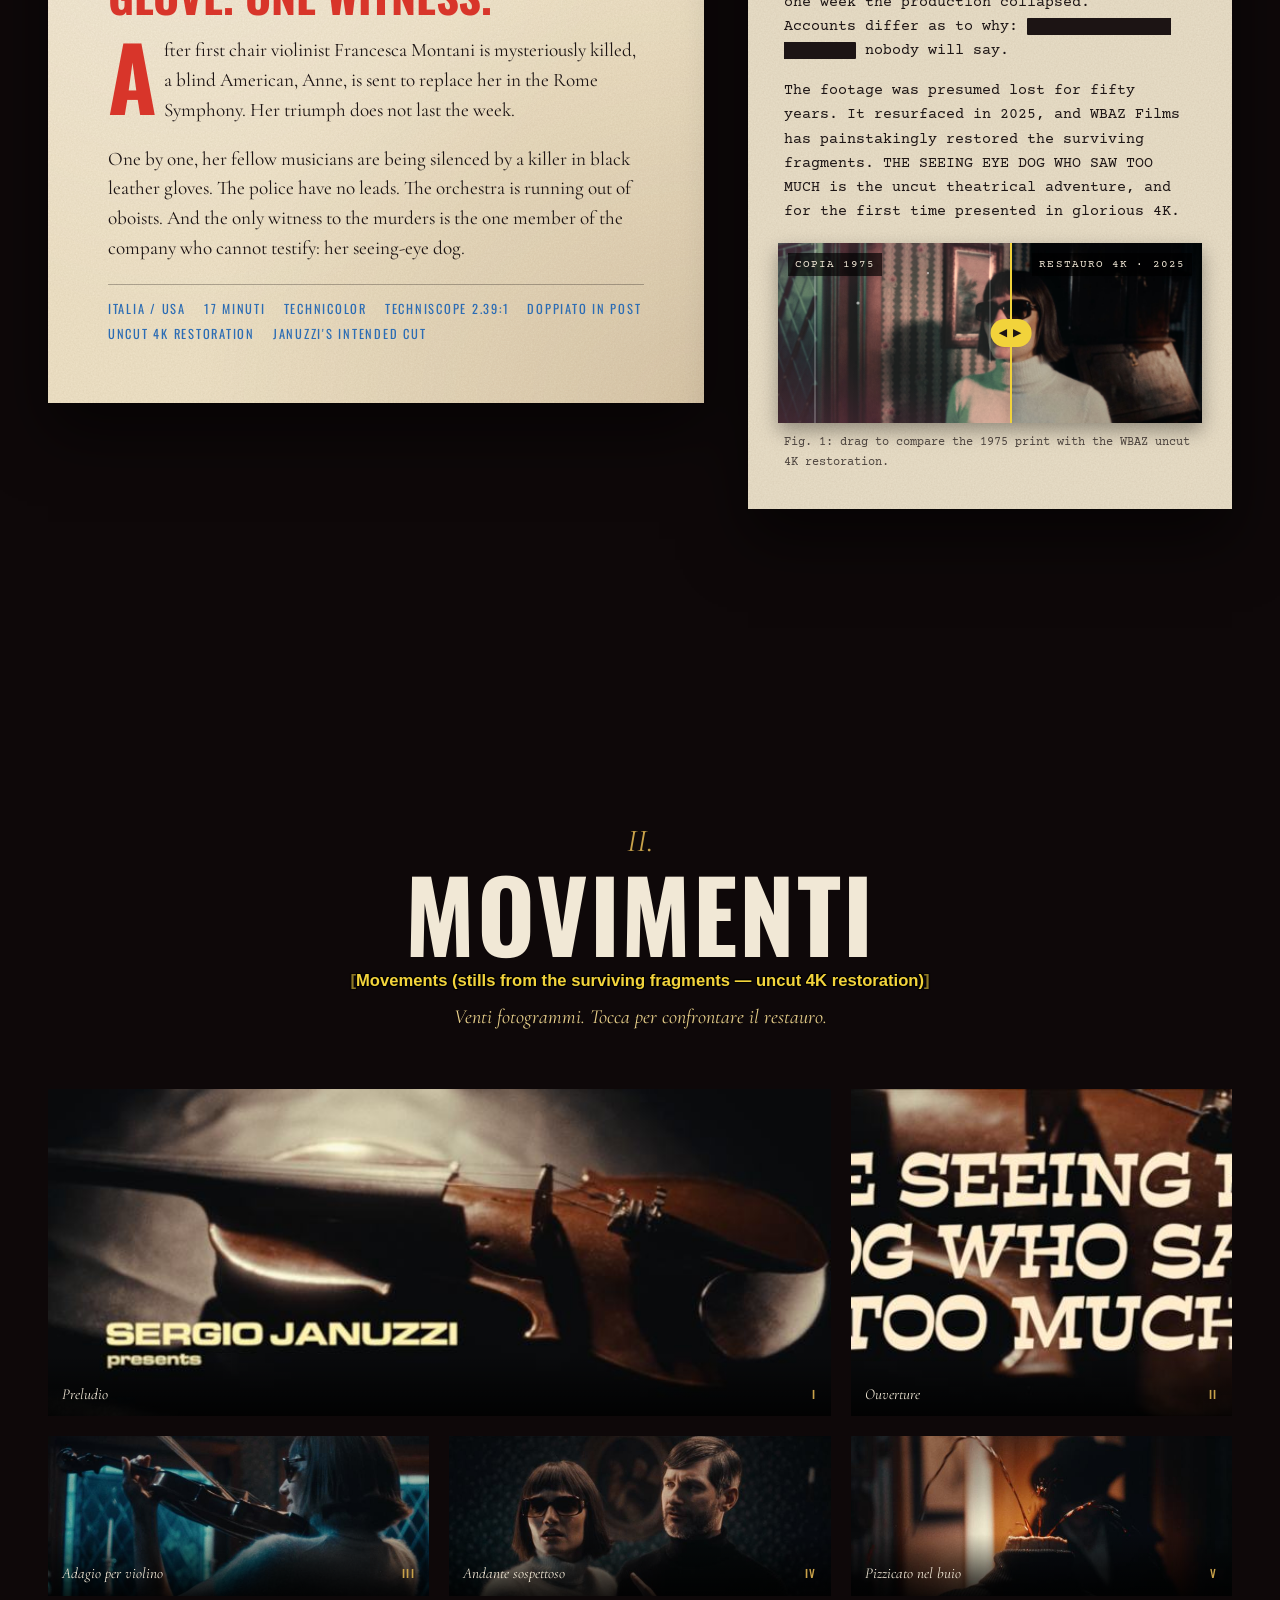
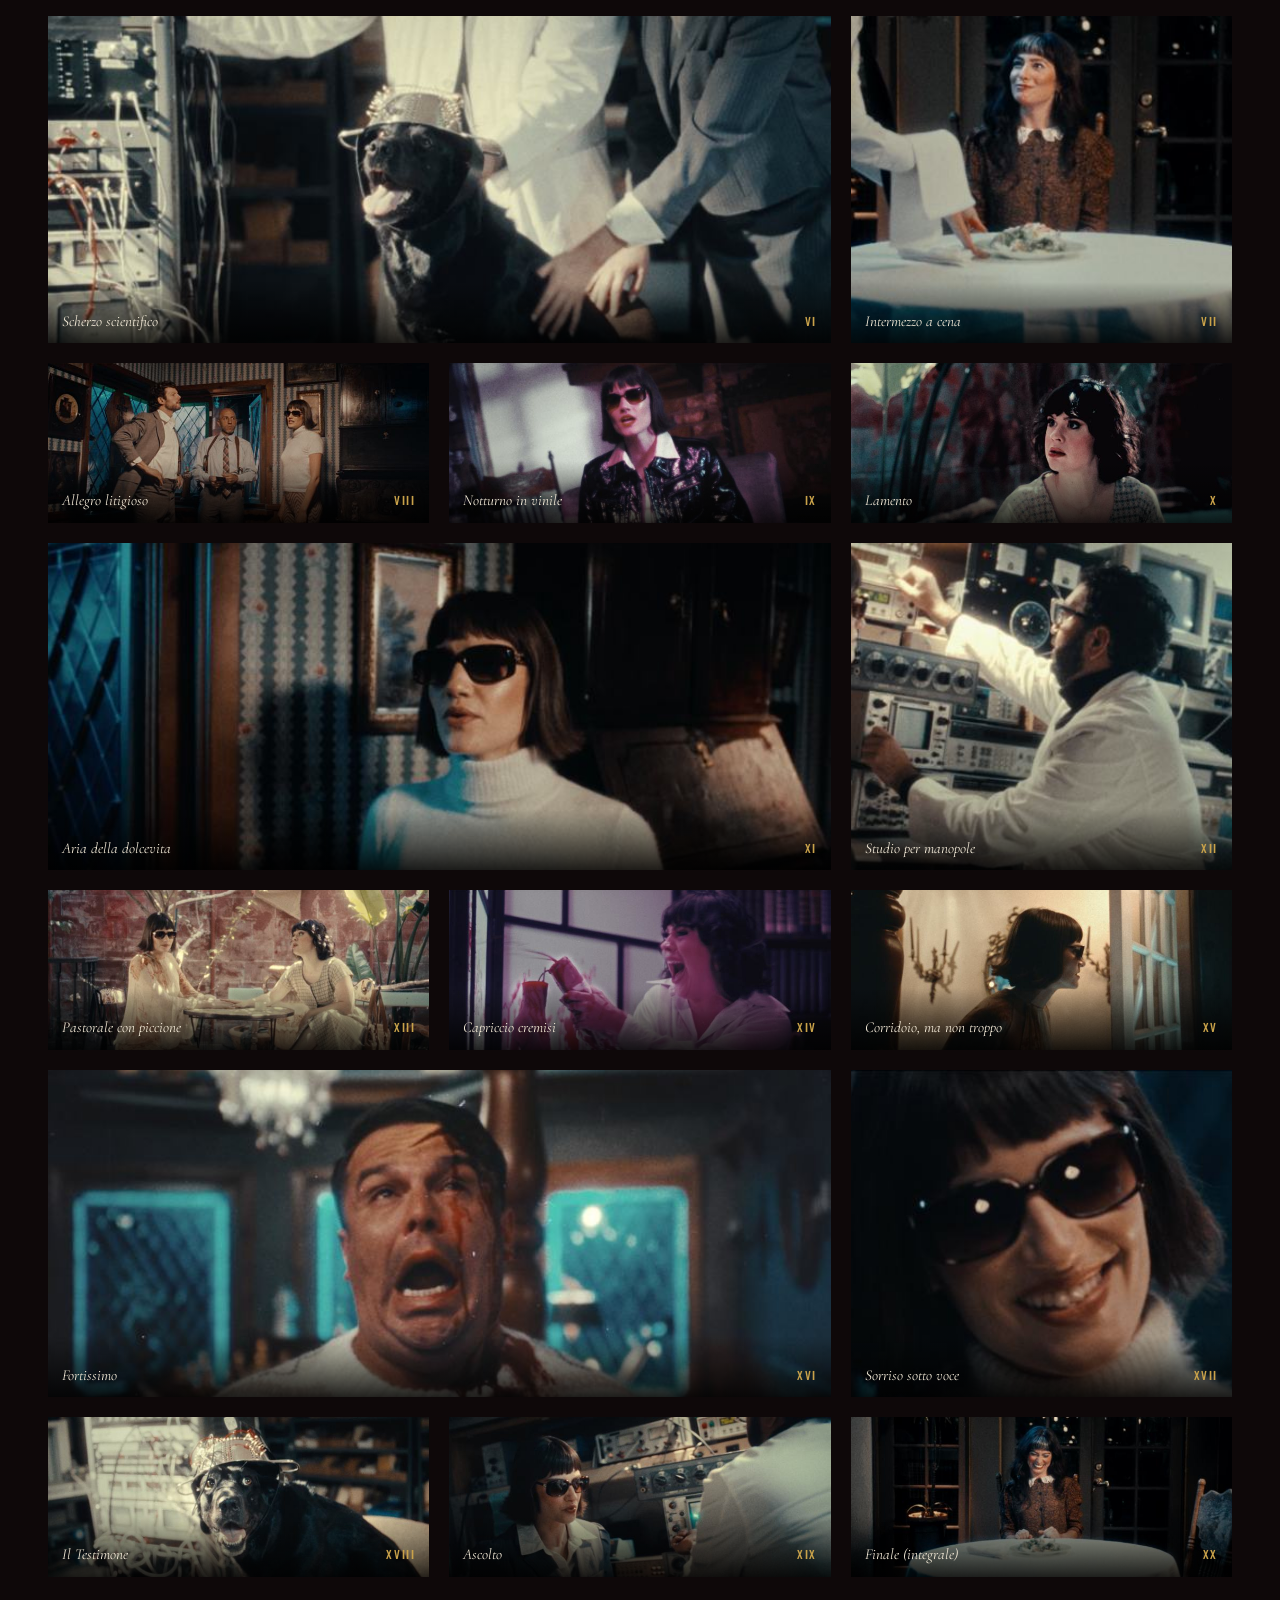
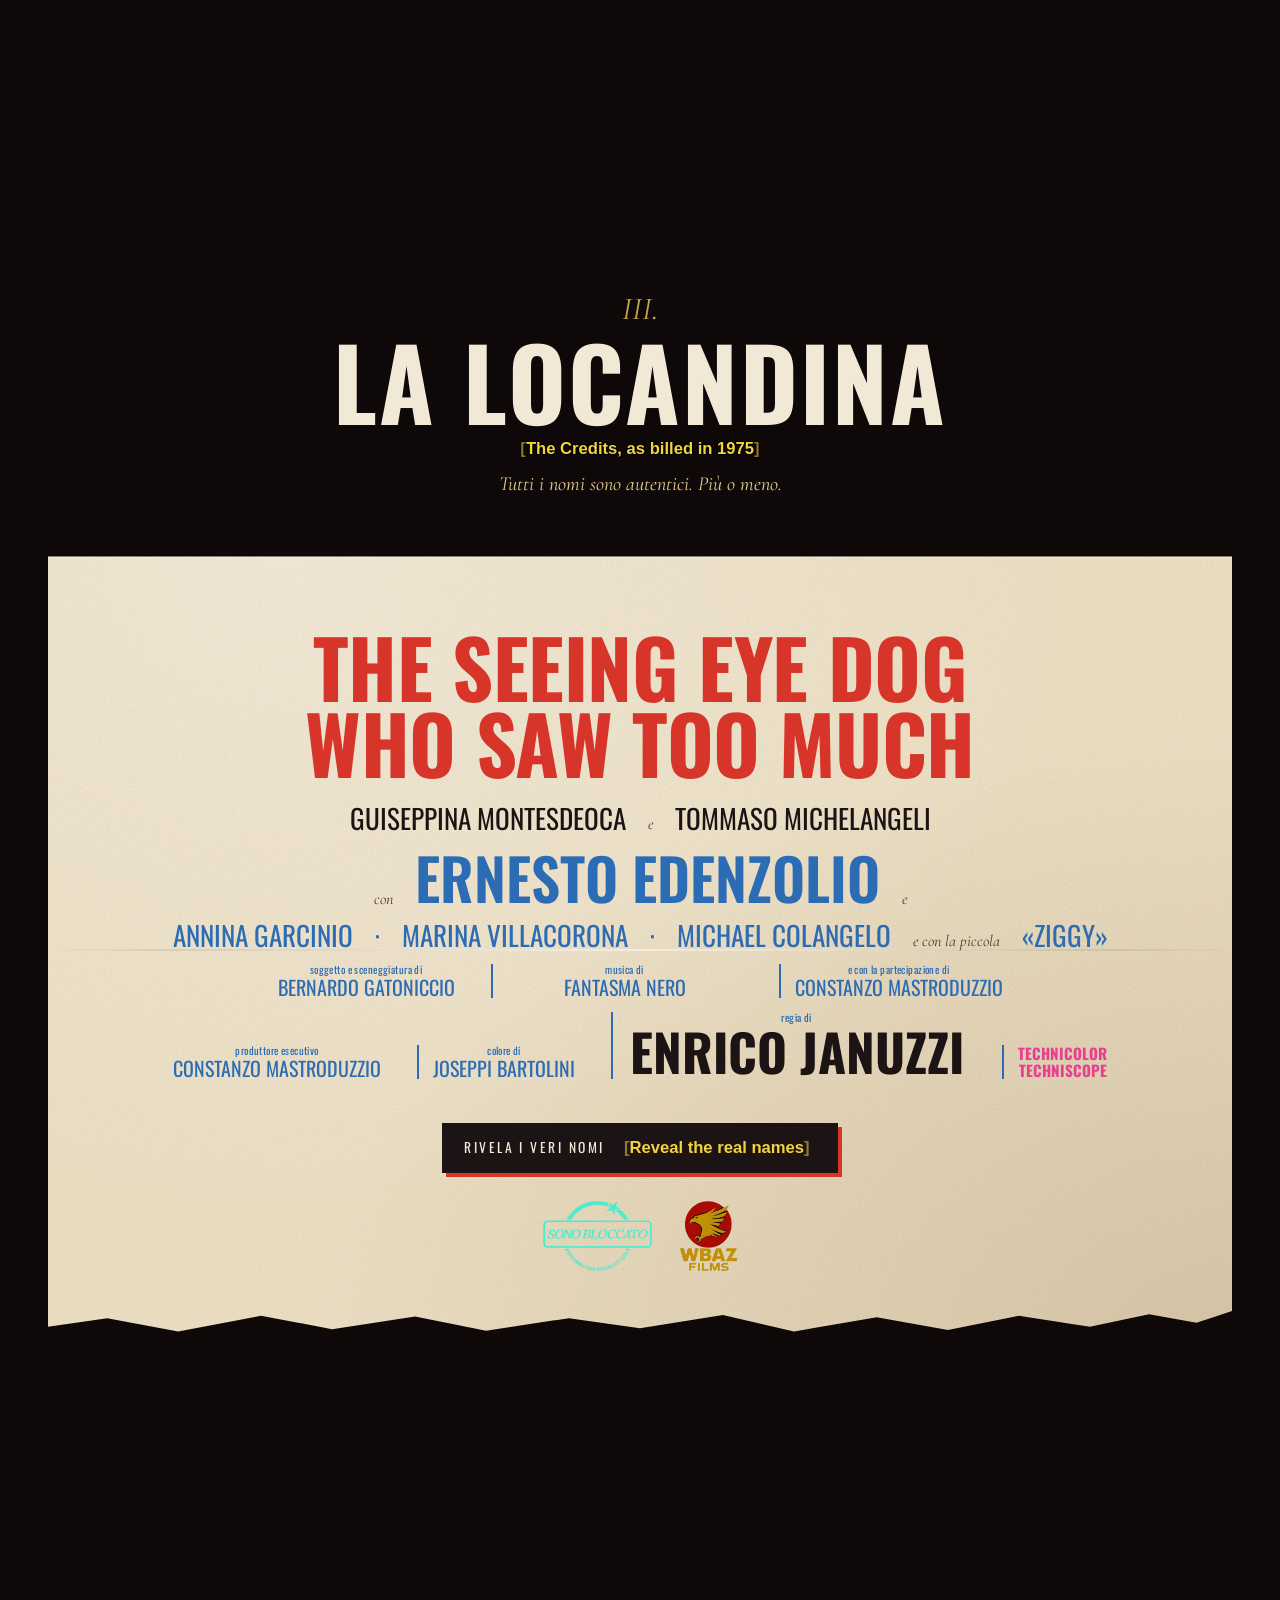
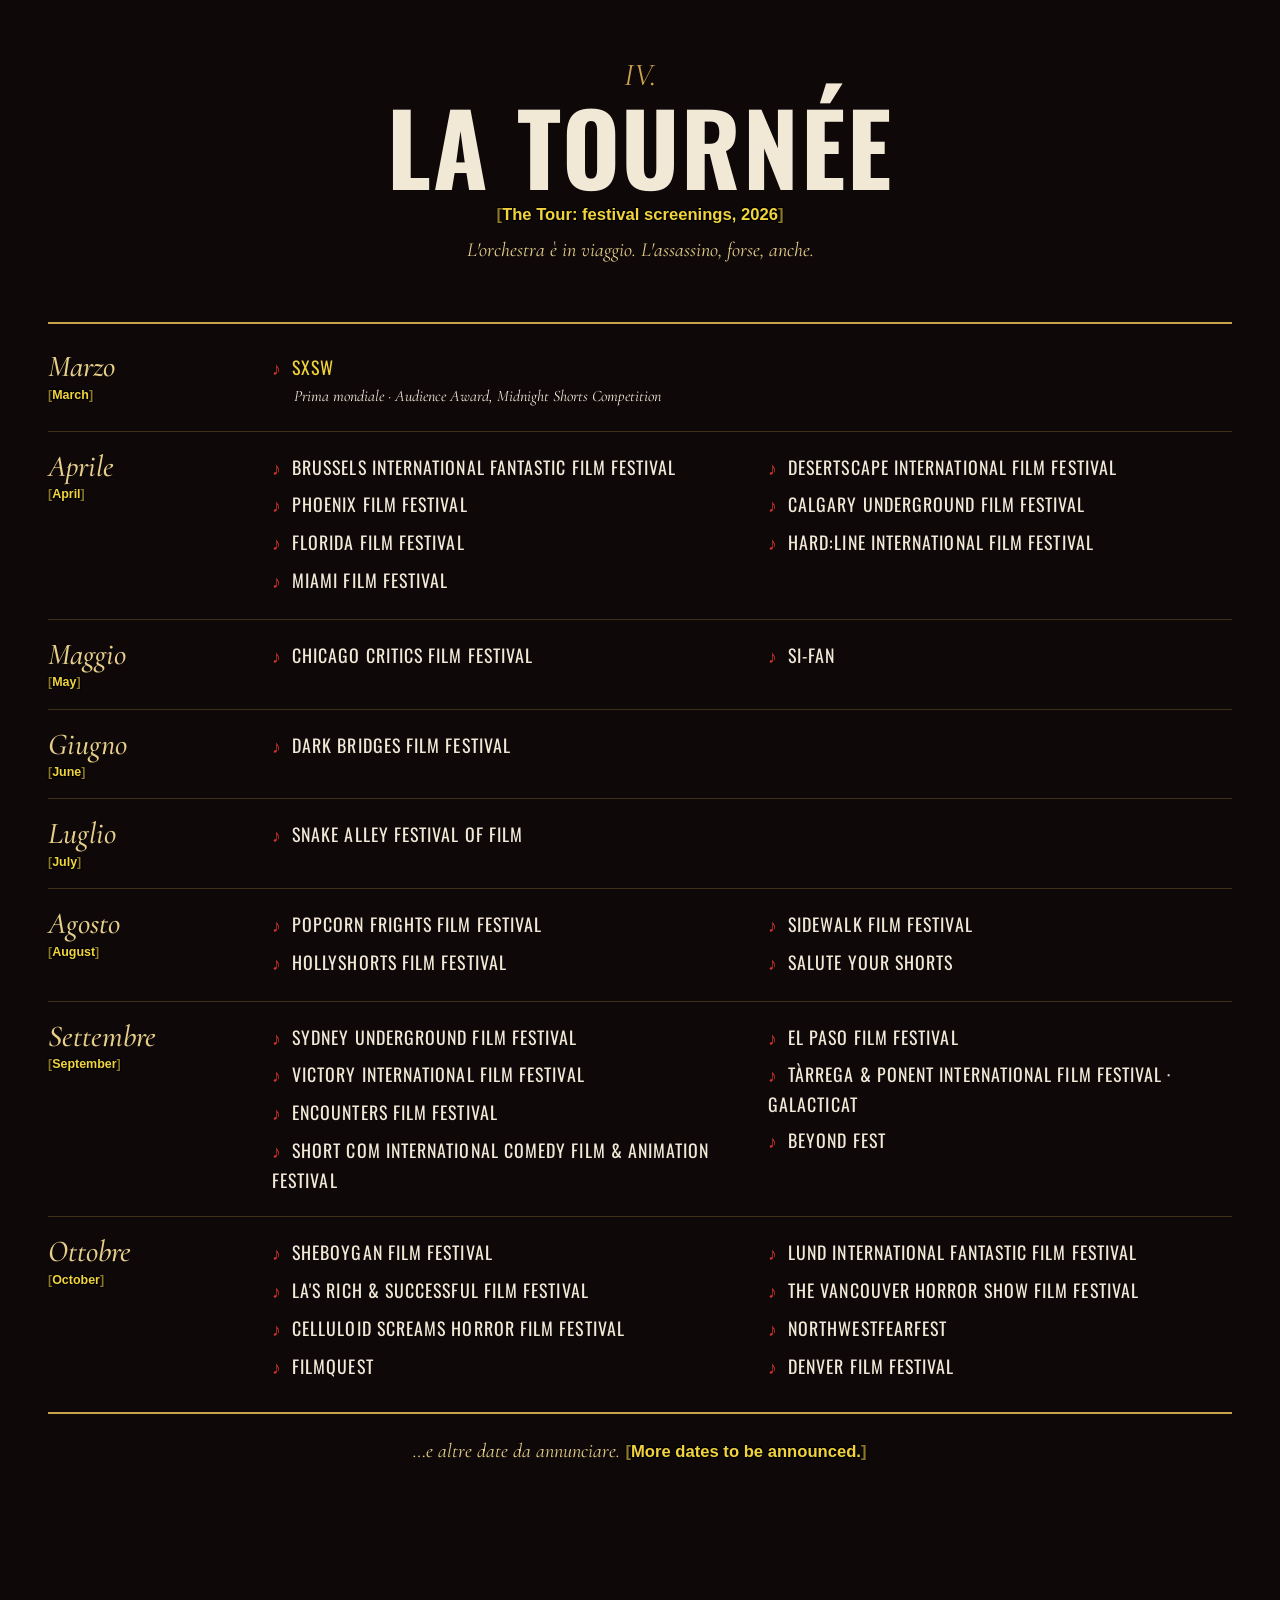
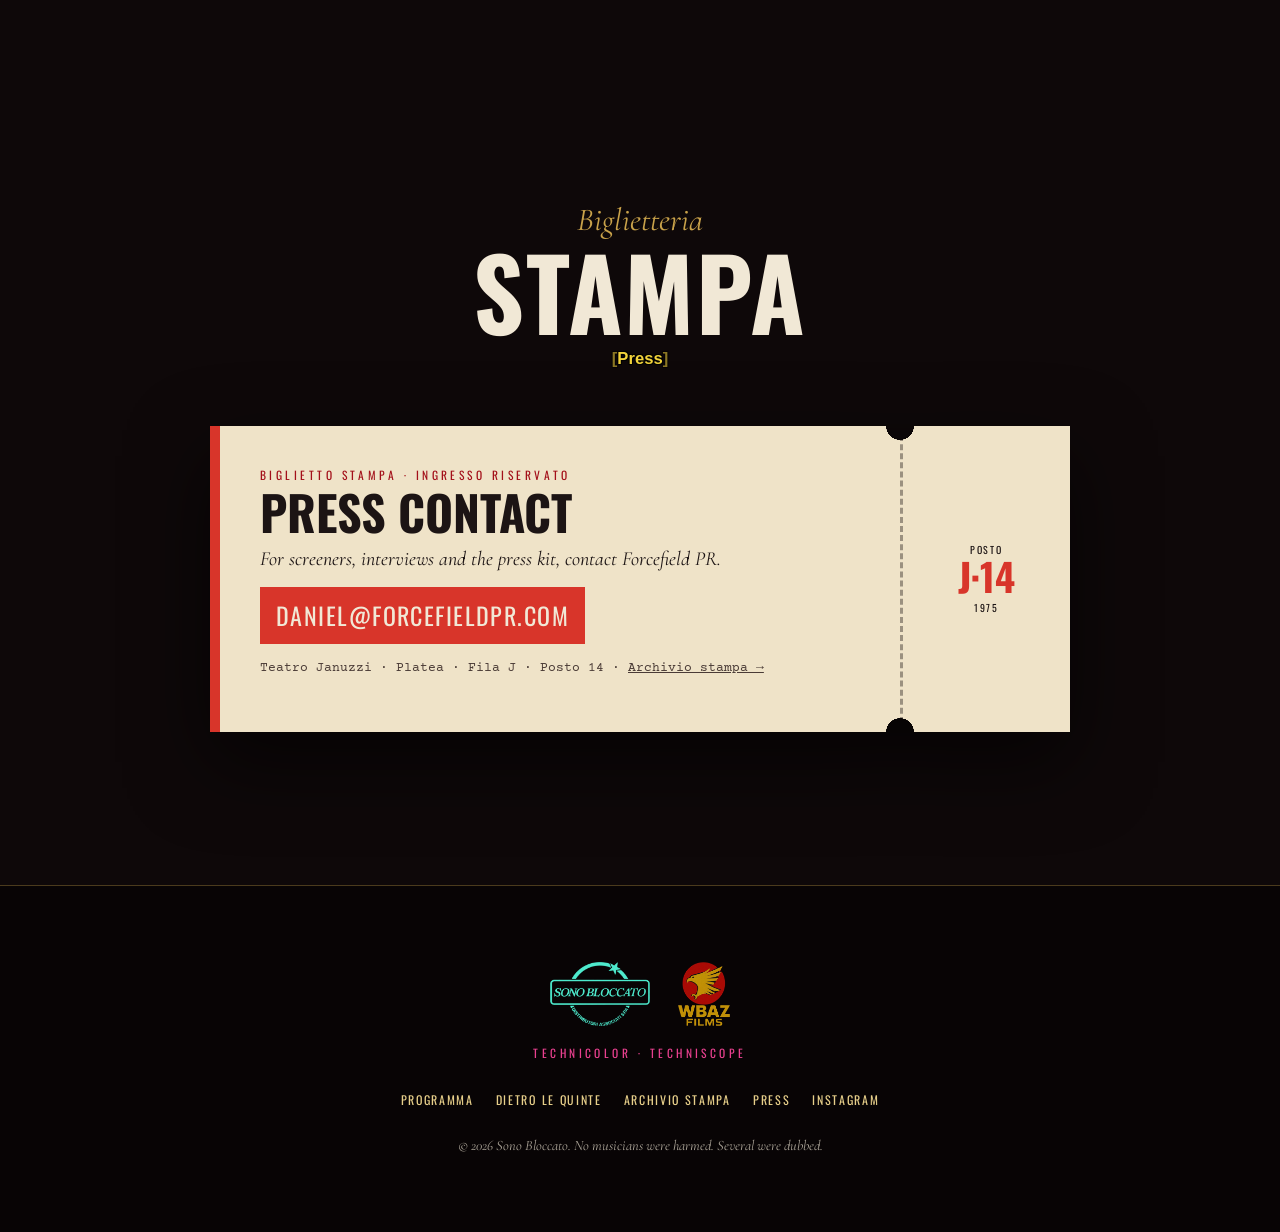
==== commit b6521db0: "Restore Eric's bio Instagram, rename final still, credit co-score - /about/: Eric's bio links to his" ====
--- a/index.html
+++ b/index.html
@@ -246,9 +246,9 @@
             <span class="cap"><span>Ascolto</span><b>XIX</b></span>
             <span class="dog-desc">She listens to the tape. I already know what is on it.</span>
           </button>
-          <button class="still fade" type="button" data-full="/assets/img/stills/cena-lunga.jpg" data-mvt="XX. Finale (incompiuto)">
+          <button class="still fade" type="button" data-full="/assets/img/stills/cena-lunga.jpg" data-mvt="XX. Finale (integrale)">
             <img src="/assets/img/stills/cena-lunga-sm.jpg" width="720" height="306" loading="lazy" alt="Wide shot: a woman sits alone at a candlelit dining table in a dark room.">
-            <span class="cap"><span>Finale (incompiuto)</span><b>XX</b></span>
+            <span class="cap"><span>Finale (integrale)</span><b>XX</b></span>
             <span class="dog-desc">An empty room. A full plate. Somewhere, a glove.</span>
           </button>
         </div>
